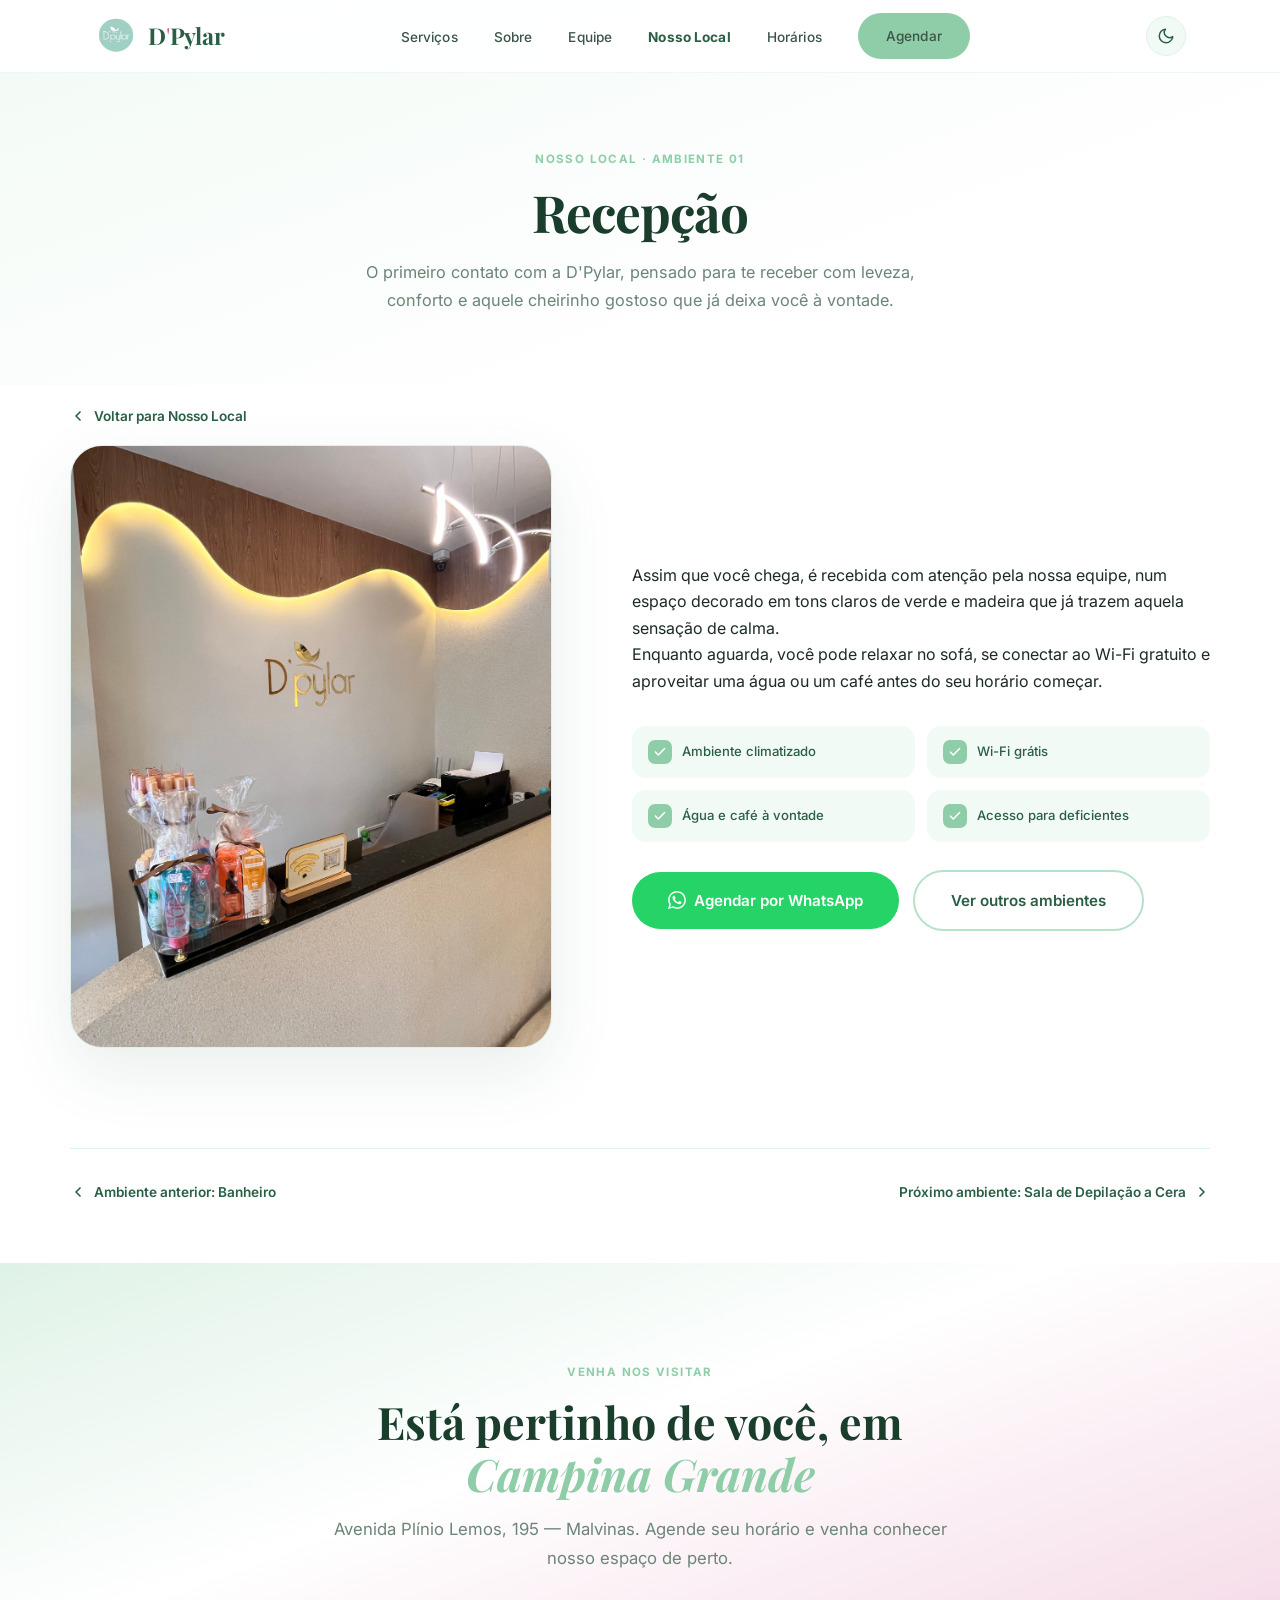
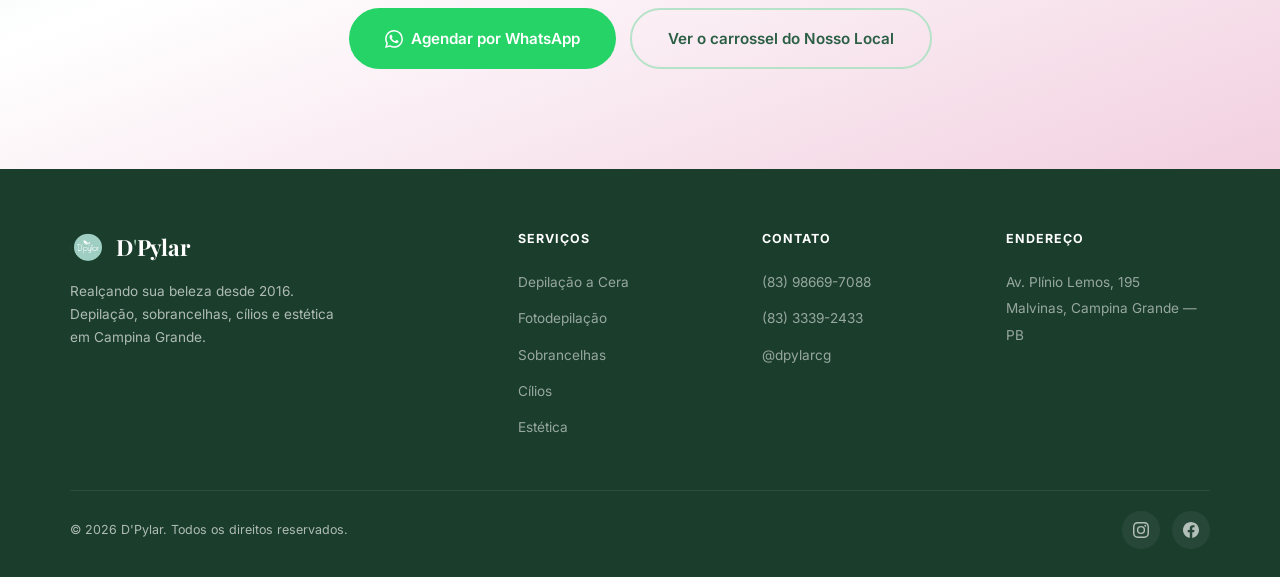
==== ambiente.html @ 887b4078 "adição" ====
<!DOCTYPE html>
<html lang="pt-BR">
<head>
<meta charset="UTF-8">
<meta name="viewport" content="width=device-width, initial-scale=1.0">
<title id="pageTitle">Nosso Local | D'Pylar — Campina Grande</title>
<link rel="icon" type="image/png" href="assets/logo.png">
<link href="https://fonts.googleapis.com/css2?family=Playfair+Display:ital,wght@0,400;0,600;0,700;1,400&family=Inter:wght@300;400;500;600;700&display=swap" rel="stylesheet">
<link rel="stylesheet" href="style.css">
</head>
<body>

<!-- ══ NAV ══ -->
<nav class="nav" id="navbar">
  <div class="nav-inner">
    <a href="index.html" class="brand">
      <img class="brand-logo" src="assets/logo.png" alt="DPylar">
      <span class="brand-name">D<span>'</span>Pylar</span>
    </a>
    <ul class="nav-menu">
      <li><a href="servicos.html">Serviços</a></li>
      <li><a href="index.html#sobre">Sobre</a></li>
      <li><a href="index.html#equipe">Equipe</a></li>
      <li><a href="local.html" style="color:var(--forest);font-weight:700;">Nosso Local</a></li>
      <li><a href="index.html#horarios">Horários</a></li>
      <li><a href="index.html#contato" class="btn btn-nav">Agendar</a></li>
    </ul>
    <div class="nav-controls">
      <button class="theme-toggle" onclick="toggleTheme()" aria-label="Alternar tema">
        <svg class="icon-sun" viewBox="0 0 24 24">
          <circle cx="12" cy="12" r="5"/>
          <line x1="12" y1="1" x2="12" y2="3"/>
          <line x1="12" y1="21" x2="12" y2="23"/>
          <line x1="4.22" y1="4.22" x2="5.64" y2="5.64"/>
          <line x1="18.36" y1="18.36" x2="19.78" y2="19.78"/>
          <line x1="1" y1="12" x2="3" y2="12"/>
          <line x1="21" y1="12" x2="23" y2="12"/>
          <line x1="4.22" y1="19.78" x2="5.64" y2="18.36"/>
          <line x1="18.36" y1="5.64" x2="19.78" y2="4.22"/>
        </svg>
        <svg class="icon-moon" viewBox="0 0 24 24">
          <path d="M21 12.79A9 9 0 1111.21 3 7 7 0 0021 12.79z"/>
        </svg>
      </button>
      <button class="hamburger" onclick="document.getElementById('mobileMenu').classList.add('open')" aria-label="Menu">
        <span></span><span></span><span></span>
      </button>
    </div>
  </div>
</nav>

<!-- ══ MOBILE MENU ══ -->
<div class="mobile-overlay" id="mobileMenu">
  <button class="close-btn" onclick="document.getElementById('mobileMenu').classList.remove('open')">
    <svg viewBox="0 0 24 24" fill="none" stroke-width="2" stroke-linecap="round"><line x1="18" y1="6" x2="6" y2="18"/><line x1="6" y1="6" x2="18" y2="18"/></svg>
  </button>
  <a href="servicos.html" onclick="closeMobile()">Serviços</a>
  <a href="index.html#sobre" onclick="closeMobile()">Sobre</a>
  <a href="index.html#equipe" onclick="closeMobile()">Equipe</a>
  <a href="local.html" onclick="closeMobile()">Nosso Local</a>
  <a href="index.html#horarios" onclick="closeMobile()">Horários</a>
  <a href="index.html#contato" class="btn btn-mint" onclick="closeMobile()">Agendar Horário</a>
</div>

<!-- ══ PAGE HERO (preenchido via JS) ══ -->
<section class="page-hero">
  <span class="section-tag" id="envTag">Nosso Local</span>
  <h1 id="envHeroTitle">Ambiente</h1>
  <p id="envHeroP"></p>
</section>

<!-- ══ DETALHE DO AMBIENTE (preenchido via JS) ══ -->
<section class="section" style="padding-top:20px;">
  <div class="section-inner">
    <a href="local.html#ambientes" class="env-back-link">
      <svg viewBox="0 0 24 24"><polyline points="15 18 9 12 15 6"/></svg>
      Voltar para Nosso Local
    </a>
    <div class="env-detail-layout">
      <div class="env-detail-visual">
        <div class="env-detail-frame" id="envFrame">
          <img id="envImg" src="" alt="">
        </div>
      </div>
      <div class="env-detail-text">
        <div id="envBody"></div>
        <div class="about-perks" id="envPerks"></div>
        <div class="env-detail-actions">
          <a href="https://wa.me/5583986697088" class="btn btn-whatsapp" target="_blank">
            <svg width="18" height="18" viewBox="0 0 24 24" fill="currentColor"><path d="M17.472 14.382c-.297-.149-1.758-.867-2.03-.967-.273-.099-.471-.148-.67.15-.197.297-.767.966-.94 1.164-.173.199-.347.223-.644.075-.297-.15-1.255-.463-2.39-1.475-.883-.788-1.48-1.761-1.653-2.059-.173-.297-.018-.458.13-.606.134-.133.298-.347.446-.52.149-.174.198-.298.298-.497.099-.198.05-.371-.025-.52-.075-.149-.669-1.612-.916-2.207-.242-.579-.487-.5-.669-.51-.173-.008-.371-.01-.57-.01-.198 0-.52.074-.792.372-.272.297-1.04 1.016-1.04 2.479 0 1.462 1.065 2.875 1.213 3.074.149.198 2.096 3.2 5.077 4.487.709.306 1.262.489 1.694.625.712.227 1.36.195 1.871.118.571-.085 1.758-.719 2.006-1.413.248-.694.248-1.289.173-1.413-.074-.124-.272-.198-.57-.347m-5.421 7.403h-.004a9.87 9.87 0 01-5.031-1.378l-.361-.214-3.741.982.998-3.648-.235-.374a9.86 9.86 0 01-1.51-5.26c.001-5.45 4.436-9.884 9.888-9.884 2.64 0 5.122 1.03 6.988 2.898a9.825 9.825 0 012.893 6.994c-.003 5.45-4.437 9.884-9.885 9.884m8.413-18.297A11.815 11.815 0 0012.05 0C5.495 0 .16 5.335.157 11.892c0 2.096.547 4.142 1.588 5.945L.057 24l6.305-1.654a11.882 11.882 0 005.683 1.448h.005c6.554 0 11.89-5.335 11.893-11.893a11.821 11.821 0 00-3.48-8.413z"/></svg>
            Agendar por WhatsApp
          </a>
          <a href="local.html#ambientes" class="btn btn-ghost">Ver outros ambientes</a>
          <span id="envRelated"></span>
        </div>
      </div>
    </div>
  </div>
</section>

<!-- ══ NAVEGAÇÃO ENTRE AMBIENTES (preenchido via JS) ══ -->
<section class="section" style="padding-top:0;padding-bottom:60px;">
  <div class="section-inner" style="display:flex;justify-content:space-between;gap:20px;flex-wrap:wrap;border-top:1px solid var(--mint-pale);padding-top:32px;">
    <a href="#" id="envPrev" class="env-back-link" style="margin-bottom:0;">
      <svg viewBox="0 0 24 24"><polyline points="15 18 9 12 15 6"/></svg>
      <span></span>
    </a>
    <a href="#" id="envNext" class="env-back-link" style="margin-bottom:0;">
      <span></span>
      <svg viewBox="0 0 24 24"><polyline points="9 6 15 12 9 18"/></svg>
    </a>
  </div>
</section>

<!-- ══ CTA ══ -->
<section class="cta" id="contato">
  <div class="cta-inner">
    <span class="section-tag">Venha nos visitar</span>
    <h2>Está pertinho de você, em <em style="font-style:italic;color:var(--mint)">Campina Grande</em></h2>
    <p>Avenida Plínio Lemos, 195 — Malvinas. Agende seu horário e venha conhecer nosso espaço de perto.</p>
    <div class="cta-buttons">
      <a href="https://wa.me/5583986697088" class="btn btn-whatsapp" target="_blank">
        <svg width="18" height="18" viewBox="0 0 24 24" fill="currentColor"><path d="M17.472 14.382c-.297-.149-1.758-.867-2.03-.967-.273-.099-.471-.148-.67.15-.197.297-.767.966-.94 1.164-.173.199-.347.223-.644.075-.297-.15-1.255-.463-2.39-1.475-.883-.788-1.48-1.761-1.653-2.059-.173-.297-.018-.458.13-.606.134-.133.298-.347.446-.52.149-.174.198-.298.298-.497.099-.198.05-.371-.025-.52-.075-.149-.669-1.612-.916-2.207-.242-.579-.487-.5-.669-.51-.173-.008-.371-.01-.57-.01-.198 0-.52.074-.792.372-.272.297-1.04 1.016-1.04 2.479 0 1.462 1.065 2.875 1.213 3.074.149.198 2.096 3.2 5.077 4.487.709.306 1.262.489 1.694.625.712.227 1.36.195 1.871.118.571-.085 1.758-.719 2.006-1.413.248-.694.248-1.289.173-1.413-.074-.124-.272-.198-.57-.347m-5.421 7.403h-.004a9.87 9.87 0 01-5.031-1.378l-.361-.214-3.741.982.998-3.648-.235-.374a9.86 9.86 0 01-1.51-5.26c.001-5.45 4.436-9.884 9.888-9.884 2.64 0 5.122 1.03 6.988 2.898a9.825 9.825 0 012.893 6.994c-.003 5.45-4.437 9.884-9.885 9.884m8.413-18.297A11.815 11.815 0 0012.05 0C5.495 0 .16 5.335.157 11.892c0 2.096.547 4.142 1.588 5.945L.057 24l6.305-1.654a11.882 11.882 0 005.683 1.448h.005c6.554 0 11.89-5.335 11.893-11.893a11.821 11.821 0 00-3.48-8.413z"/></svg>
        Agendar por WhatsApp
      </a>
      <a href="local.html" class="btn btn-ghost">Ver o carrossel do Nosso Local</a>
    </div>
  </div>
</section>

<!-- ══ FOOTER ══ -->
<footer class="footer">
  <div class="footer-inner">
    <div>
      <div style="display:flex;align-items:center;gap:10px;">
        <img src="assets/logo.png" alt="DPylar" style="width:36px;height:36px;border-radius:50%;">
        <span class="brand-name" style="font-family:'Playfair Display',serif;font-size:1.4rem;font-weight:700;">D<span>'</span>Pylar</span>
      </div>
      <p class="footer-about">Realçando sua beleza desde 2016. Depilação, sobrancelhas, cílios e estética em Campina Grande.</p>
    </div>
    <div>
      <h5>Serviços</h5>
      <ul>
        <li><a href="servicos.html#cera">Depilação a Cera</a></li>
        <li><a href="servicos.html#fotodepilacao">Fotodepilação</a></li>
        <li><a href="servicos.html#sobrancelhas">Sobrancelhas</a></li>
        <li><a href="servicos.html#cilios">Cílios</a></li>
        <li><a href="servicos.html#facial">Estética</a></li>
      </ul>
    </div>
    <div>
      <h5>Contato</h5>
      <ul>
        <li><a href="tel:+5583986697088">(83) 98669-7088</a></li>
        <li><a href="tel:+558333392433">(83) 3339-2433</a></li>
        <li><a href="https://www.instagram.com/dpylarcg" target="_blank">@dpylarcg</a></li>
      </ul>
    </div>
    <div>
      <h5>Endereço</h5>
      <ul>
        <li><a href="https://maps.app.goo.gl/AVbUxdaRb7txiyN36" target="_blank">Av. Plínio Lemos, 195<br>Malvinas, Campina Grande — PB</a></li>
      </ul>
    </div>
  </div>
  <div class="footer-bottom">
    <span>&copy; 2026 D'Pylar. Todos os direitos reservados.</span>
    <div class="socials">
      <a href="https://www.instagram.com/dpylarcg" target="_blank" aria-label="Instagram">
        <svg viewBox="0 0 24 24"><path d="M12 2.163c3.204 0 3.584.012 4.85.07 3.252.148 4.771 1.691 4.919 4.919.058 1.265.069 1.645.069 4.849 0 3.205-.012 3.584-.069 4.849-.149 3.225-1.664 4.771-4.919 4.919-1.266.058-1.644.07-4.85.07-3.204 0-3.584-.012-4.849-.07-3.26-.149-4.771-1.699-4.919-4.92-.058-1.265-.07-1.644-.07-4.849 0-3.204.013-3.583.07-4.849.149-3.227 1.664-4.771 4.919-4.919 1.266-.057 1.645-.069 4.849-.069zM12 0C8.741 0 8.333.014 7.053.072 2.695.272.273 2.69.073 7.052.014 8.333 0 8.741 0 12c0 3.259.014 3.668.072 4.948.2 4.358 2.618 6.78 6.98 6.98C8.333 23.986 8.741 24 12 24c3.259 0 3.668-.014 4.948-.072 4.354-.2 6.782-2.618 6.979-6.98.059-1.28.073-1.689.073-4.948 0-3.259-.014-3.667-.072-4.947-.196-4.354-2.617-6.78-6.979-6.98C15.668.014 15.259 0 12 0zm0 5.838a6.162 6.162 0 100 12.324 6.162 6.162 0 000-12.324zM12 16a4 4 0 110-8 4 4 0 010 8zm6.406-11.845a1.44 1.44 0 100 2.881 1.44 1.44 0 000-2.881z"/></svg>
      </a>
      <a href="https://www.facebook.com/Dpylar" target="_blank" aria-label="Facebook">
        <svg viewBox="0 0 24 24"><path d="M24 12.073c0-6.627-5.373-12-12-12s-12 5.373-12 12c0 5.99 4.388 10.954 10.125 11.854v-8.385H7.078v-3.47h3.047V9.43c0-3.007 1.792-4.669 4.533-4.669 1.312 0 2.686.235 2.686.235v2.953H15.83c-1.491 0-1.956.925-1.956 1.874v2.25h3.328l-.532 3.47h-2.796v8.385C19.612 23.027 24 18.062 24 12.073z"/></svg>
      </a>
    </div>
  </div>
</footer>

<script src="script.js"></script>
<script>
  // ══ CONTEÚDO DE TODOS OS AMBIENTES — uma única fonte de dados ══
  const AMBIENTES = {
    "recepcao": {
      num: "01", title: "Recepção", img: "assets/ambiente-recepcao.jpg",
      heroP: "O primeiro contato com a D'Pylar, pensado para te receber com leveza, conforto e aquele cheirinho gostoso que já deixa você à vontade.",
      body: [
        "Assim que você chega, é recebida com atenção pela nossa equipe, num espaço decorado em tons claros de verde e madeira que já trazem aquela sensação de calma.",
        "Enquanto aguarda, você pode relaxar no sofá, se conectar ao Wi-Fi gratuito e aproveitar uma água ou um café antes do seu horário começar."
      ],
      perks: ["Ambiente climatizado", "Wi-Fi grátis", "Água e café à vontade", "Acesso para deficientes"],
      relatedHref: null, relatedLabel: null
    },
    "sala-cera": {
      num: "02", title: "Sala de Depilação a Cera", img: "assets/ambiente-sala-cera.jpg",
      heroP: "Um ambiente reservado e climatizado, preparado para que a sua depilação a cera seja tranquila do início ao fim.",
      body: [
        "A sala foi pensada para garantir privacidade e conforto: maca própria, iluminação suave e temperatura agradável durante todo o atendimento.",
        "Todo o material utilizado é individual e esterilizado, seguindo rigorosos protocolos de higiene para a sua segurança."
      ],
      perks: ["Maca confortável", "Material esterilizado", "Ambiente privativo", "Higiene rigorosa"],
      relatedHref: "servicos.html#cera", relatedLabel: "Ver serviço de Depilação a Cera"
    },
    "sala-multiuso": {
      num: "03", title: "Sala de Fotodepilação & Estética", img: "assets/ambiente-sala-multiuso.jpg",
      heroP: "Um espaço multiuso, climatizado e privativo, preparado tanto para as sessões de fotodepilação quanto para os tratamentos de estética facial e corporal.",
      body: [
        "Para aproveitar bem cada metro do estúdio, esta sala foi equipada para receber dois cuidados diferentes: a tecnologia de luz pulsada da fotodepilação e a maca dos tratamentos faciais e corporais.",
        "Independente do procedimento marcado, o padrão é sempre o mesmo: ambiente climatizado, produtos e materiais individuais, e toda a atenção da equipe do início ao fim."
      ],
      perks: ["Tecnologia de luz pulsada", "Maca para estética facial e corporal", "Ambiente climatizado e privativo", "Materiais individuais e esterilizados"],
      relatedLinks: [
        { href: "servicos.html#fotodepilacao", label: "Ver serviço de Fotodepilação" },
        { href: "servicos.html#facial", label: "Ver serviços de Estética" }
      ]
    },
    "sala-sobrancelhas": {
      num: "04", title: "Sala de Sobrancelhas", img: "assets/ambiente-sobrancelha.png",
      heroP: "Ambiente reservado, com iluminação de precisão e cadeira reclinável, pensado especialmente para o design perfeito das suas sobrancelhas.",
      body: [
        "Nesta sala é feito todo o trabalho de design de sobrancelhas, com técnicas que valorizam o seu formato natural e realçam a expressão do olhar.",
        "A iluminação foi planejada especialmente para garantir precisão em cada fio, com uma cadeira confortável para você relaxar durante o atendimento."
      ],
      perks: ["Iluminação de precisão", "Cadeira reclinável", "Instrumentos esterilizados", "Atendimento individualizado"],
      relatedHref: "servicos.html#sobrancelhas", relatedLabel: "Ver serviço de Sobrancelhas"
    },
    "sala-cilios": {
      num: "05", title: "Sala de Cílios", img: "assets/ambiente-cilios.jpg",
      heroP: "Um espaço tranquilo e reservado, preparado para a extensão e o design de cílios com todo o cuidado no detalhe.",
      body: [
        "Aqui são realizadas as extensões e o design de cílios, num ambiente calmo pensado para que você relaxe do início ao fim do procedimento.",
        "Usamos materiais individuais e instrumentos de precisão, garantindo um resultado natural e duradouro para o seu olhar."
      ],
      perks: ["Ambiente tranquilo e reservado", "Materiais individuais", "Instrumentos de precisão", "Resultado natural e duradouro"],
      relatedHref: "servicos.html#cilios", relatedLabel: "Ver serviço de Cílios"
    },
    "copa": {
      num: "06", title: "Copa & Área de Espera", img: "assets/ambiente-copa.jpg",
      heroP: "Um cantinho pra relaxar antes ou depois do atendimento — porque o cuidado com você começa antes mesmo da sala de atendimento.",
      body: [
        "Enquanto aguarda o seu horário, ou depois do procedimento, você pode aproveitar nossa copa para tomar uma água, um café ou um chá com tranquilidade.",
        "É também um espaço de troca: muitas clientes aproveitam esse momento para conversar com a equipe e planejar os próximos cuidados."
      ],
      perks: ["Água, café e chá", "Wi-Fi grátis", "Espaço aconchegante", "Ambiente climatizado"],
      relatedHref: null, relatedLabel: null
    },
    "banheiro": {
      num: "07", title: "Banheiro", img: "assets/ambiente-banheiro.jpg",
      heroP: "Ambiente limpo, acessível e preparado para garantir todo o seu conforto durante a visita.",
      body: [
        "Mantemos o banheiro sempre limpo e higienizado, com produtos de qualidade disponíveis para uso das clientes durante o atendimento.",
        "O espaço conta com estrutura de acessibilidade, para que todas as clientes se sintam à vontade em nosso estúdio."
      ],
      perks: ["Higienização constante", "Acesso para deficientes", "Produtos de higiene disponíveis", "Ambiente reservado"],
      relatedHref: null, relatedLabel: null
    }
  };

  const ORDEM = ["recepcao","sala-cera","sala-multiuso","sala-sobrancelhas","sala-cilios","copa","banheiro"];

  (function renderAmbiente() {
    const params = new URLSearchParams(window.location.search);
    let id = params.get('id');
    if (!id || !AMBIENTES[id]) id = ORDEM[0];
    const a = AMBIENTES[id];
    const idx = ORDEM.indexOf(id);
    const prevId = ORDEM[(idx - 1 + ORDEM.length) % ORDEM.length];
    const nextId = ORDEM[(idx + 1) % ORDEM.length];

    document.getElementById('pageTitle').textContent = a.title + " | Nosso Local | D'Pylar — Campina Grande";
    document.getElementById('envTag').textContent = "Nosso Local · Ambiente " + a.num;
    document.getElementById('envHeroTitle').textContent = a.title;
    document.getElementById('envHeroP').textContent = a.heroP;

    const frame = document.getElementById('envFrame');
    if (Array.isArray(a.img)) {
      frame.classList.add('duo');
      frame.innerHTML = a.img.map(src => `<img src="${src}" alt="${a.title} D'Pylar">`).join('');
    } else {
      frame.classList.remove('duo');
      frame.innerHTML = `<img id="envImg" src="${a.img}" alt="${a.title} D'Pylar">`;
    }

    document.getElementById('envBody').innerHTML = a.body.map(p => `<p>${p}</p>`).join('');

    document.getElementById('envPerks').innerHTML = a.perks.map(p => `
      <div class="perk">
        <div class="perk-check"><svg viewBox="0 0 24 24"><polyline points="20 6 9 17 4 12"/></svg></div>
        <span>${p}</span>
      </div>`).join('');

    const related = document.getElementById('envRelated');
    const links = a.relatedLinks || (a.relatedHref ? [{ href: a.relatedHref, label: a.relatedLabel }] : []);
    related.innerHTML = links.map(l => `<a href="${l.href}" class="btn-outline">${l.label}</a>`).join('');

    const prevEl = document.getElementById('envPrev');
    prevEl.href = 'ambiente.html?id=' + prevId;
    prevEl.querySelector('span').textContent = 'Ambiente anterior: ' + AMBIENTES[prevId].title;

    const nextEl = document.getElementById('envNext');
    nextEl.href = 'ambiente.html?id=' + nextId;
    nextEl.querySelector('span').textContent = 'Próximo ambiente: ' + AMBIENTES[nextId].title;
  })();
</script>
</body>
</html>
---- style.css ----
*, *::before, *::after { margin: 0; padding: 0; box-sizing: border-box; }

:root {
  --mint: #8ECDA8;
  --mint-light: #B5E2C8;
  --mint-pale: #DFF2E7;
  --mint-whisper: #F2FAF5;
  --forest: #2B5F45;
  --forest-deep: #1A3D2C;
  --rose: #D4508B;
  --rose-soft: #F2D0E0;
  --gold: #C9A84C;
  --white: #FFFFFF;
  --cream: #FDFCFA;
  --text: #1C2B23;
  --text-mid: #3D5347;
  --text-soft: #6B8576;
  --text-muted: #94A89C;
  --shadow-sm: 0 2px 8px rgba(43,95,69,0.06);
  --shadow-md: 0 8px 32px rgba(43,95,69,0.08);
  --shadow-lg: 0 24px 64px rgba(43,95,69,0.1);
  --radius: 20px;
  --nav-bg: rgba(255,255,255,0.9);
  --nav-border: rgba(142,205,168,0.15);
  --mobile-overlay-bg: rgba(255,255,255,0.97);
  --mobile-overlay-text: var(--forest);
}

[data-theme="dark"] {
  --white: #1A2820;
  --cream: #141E18;
  --text: #E4EFE8;
  --text-mid: #B8D4C2;
  --text-soft: #8AAD96;
  --text-muted: #5C7A68;
  --forest: #6BBF94;
  --forest-deep: #4A9B72;
  --mint: #5FAF82;
  --mint-light: #7ACC9E;
  --mint-pale: #1E3D2C;
  --mint-whisper: #162A1E;
  --rose: #E06BA0;
  --rose-soft: #3D1E2A;
  --shadow-sm: 0 2px 8px rgba(0,0,0,0.25);
  --shadow-md: 0 8px 32px rgba(0,0,0,0.3);
  --shadow-lg: 0 24px 64px rgba(0,0,0,0.4);
  --nav-bg: rgba(20,30,24,0.95);
  --nav-border: rgba(95,175,130,0.15);
  --mobile-overlay-bg: rgba(20,30,24,0.98);
  --mobile-overlay-text: #E4EFE8;
}

html { scroll-behavior: smooth; }
body {
  font-family: 'Inter', -apple-system, sans-serif;
  color: var(--text); background: var(--white);
  line-height: 1.65; -webkit-font-smoothing: antialiased;
  transition: background 0.3s, color 0.3s;
}

/* ═══════════ NAVIGATION ═══════════ */
.nav {
  position: fixed; top: 0; width: 100%; z-index: 1000;
  background: var(--nav-bg); backdrop-filter: blur(20px) saturate(1.4);
  border-bottom: 1px solid var(--nav-border);
  transition: box-shadow 0.4s ease, background 0.3s;
}
.nav.scrolled { box-shadow: var(--shadow-sm); }
.nav-inner {
  max-width: 1140px; margin: 0 auto; padding: 0 24px;
  display: flex; align-items: center; justify-content: space-between;
  height: 72px;
}
.brand { display: flex; align-items: center; gap: 10px; text-decoration: none; }
.brand-logo {
  width: 44px; height: 44px; border-radius: 50%;
  object-fit: cover; flex-shrink: 0;
  display: block;
}
.brand-name {
  font-family: 'Playfair Display', serif;
  font-size: 1.45rem; font-weight: 700; color: var(--forest);
  letter-spacing: -0.01em;
}
.brand-name span { color: var(--rose); font-weight: 400; }
.nav-menu { display: flex; align-items: center; gap: 36px; list-style: none; }
.nav-menu a {
  font-size: 0.85rem; font-weight: 500; color: var(--text-mid);
  text-decoration: none; letter-spacing: 0.01em;
  position: relative; transition: color 0.25s;
}
.nav-menu a::after {
  content: ''; position: absolute; bottom: -4px; left: 0;
  width: 0; height: 2px; background: var(--mint);
  border-radius: 2px; transition: width 0.3s;
}
.nav-menu a:hover { color: var(--forest); }
.nav-menu a:hover::after { width: 100%; }

/* nav right controls */
.nav-controls { display: flex; align-items: center; gap: 12px; }

/* ── THEME TOGGLE ── */
.theme-toggle {
  width: 40px; height: 40px; border-radius: 50%;
  background: var(--mint-whisper); border: 1px solid var(--mint-pale);
  cursor: pointer; display: flex; align-items: center; justify-content: center;
  transition: all 0.25s; flex-shrink: 0;
}
.theme-toggle:hover { background: var(--mint-pale); border-color: var(--mint); transform: scale(1.05); }
.theme-toggle svg { width: 18px; height: 18px; stroke: var(--forest); fill: none; stroke-width: 2; stroke-linecap: round; stroke-linejoin: round; transition: opacity 0.2s; }
.icon-sun { display: none; }
.icon-moon { display: block; }
[data-theme="dark"] .icon-sun { display: block; }
[data-theme="dark"] .icon-moon { display: none; }

/* ── BUTTONS ── */
.btn {
  display: inline-flex; align-items: center; gap: 8px;
  font-family: 'Inter', sans-serif; font-weight: 600;
  font-size: 0.875rem; border-radius: 100px;
  text-decoration: none; transition: all 0.3s; cursor: pointer; border: none;
}
.btn-nav {
  background: var(--mint); color: var(--forest-deep);
  padding: 12px 28px; font-weight: 700;
}
.btn-nav:hover { background: var(--mint-light); transform: translateY(-1px); box-shadow: 0 6px 20px rgba(142,205,168,0.35); }
.btn-mint {
  background: var(--mint); color: var(--forest-deep);
  padding: 16px 36px; font-size: 0.95rem; font-weight: 700;
}
.btn-mint:hover { background: var(--mint-light); transform: translateY(-2px); box-shadow: 0 8px 24px rgba(142,205,168,0.3); }
.btn-ghost {
  background: transparent; color: var(--forest);
  padding: 16px 36px; font-size: 0.95rem;
  border: 2px solid var(--mint-light);
}
.btn-ghost:hover { background: var(--mint-whisper); border-color: var(--mint); }
.btn-whatsapp {
  background: #25D366; color: #fff;
  padding: 16px 36px; font-size: 0.95rem;
}
.btn-whatsapp:hover { background: #1FB855; transform: translateY(-2px); box-shadow: 0 8px 24px rgba(37,211,102,0.3); }

.hamburger { display: none; background: none; border: none; cursor: pointer; padding: 8px; }
.hamburger span {
  display: block; width: 24px; height: 2px; background: var(--forest);
  margin: 6px 0; border-radius: 2px; transition: all 0.3s;
}

/* ═══════════ HERO ═══════════ */
.hero {
  min-height: 100vh; display: flex; align-items: center;
  position: relative; overflow: hidden;
  padding: 120px 24px 80px; background: var(--white);
}
.hero-bg { position: absolute; inset: 0; pointer-events: none; }
.hero-circle { position: absolute; border-radius: 50%; opacity: 0.08; background: var(--mint); }
.hero-circle-1 { width: 800px; height: 800px; top: -300px; right: -200px; }
.hero-circle-2 { width: 500px; height: 500px; bottom: -200px; left: -100px; opacity: 0.05; }
.hero-accent {
  position: absolute; top: 20%; right: 8%;
  width: 200px; height: 200px; border-radius: 50%;
  background: var(--rose-soft); opacity: 0.15; filter: blur(60px);
}
.hero-inner {
  max-width: 1140px; margin: 0 auto; width: 100%;
  display: grid; grid-template-columns: 1fr 1fr; gap: 80px;
  align-items: center; position: relative; z-index: 2;
}
.hero-tag {
  display: inline-flex; align-items: center; gap: 8px;
  background: var(--mint-whisper); border: 1px solid var(--mint-pale);
  border-radius: 100px; padding: 8px 20px 8px 12px;
  font-size: 0.78rem; font-weight: 600; color: var(--forest);
  letter-spacing: 0.02em; margin-bottom: 28px;
}
.tag-dot { width: 8px; height: 8px; border-radius: 50%; background: var(--mint); }
.hero h1 {
  font-family: 'Playfair Display', serif;
  font-size: clamp(2.6rem, 4.5vw, 3.8rem);
  line-height: 1.1; color: var(--forest-deep);
  margin-bottom: 24px; letter-spacing: -0.02em;
}
.hero h1 em { font-style: italic; color: var(--mint); }
.hero-desc {
  font-size: 1.05rem; color: var(--text-soft);
  max-width: 460px; margin-bottom: 40px; line-height: 1.75;
}
.hero-actions { display: flex; gap: 14px; flex-wrap: wrap; margin-bottom: 48px; }
.hero-proof { display: flex; align-items: center; gap: 16px; }
.hero-proof-avatars { display: flex; }
.hero-proof-avatars span {
  width: 36px; height: 36px; border-radius: 50%;
  border: 2px solid var(--white); margin-left: -10px;
  display: flex; align-items: center; justify-content: center;
  font-size: 0.7rem; font-weight: 700; color: #fff;
}
.hero-proof-avatars span:first-child { margin-left: 0; }
.hero-proof-avatars span:nth-child(1) { background: var(--mint); }
.hero-proof-avatars span:nth-child(2) { background: var(--forest); }
.hero-proof-avatars span:nth-child(3) { background: var(--rose); }
.hero-proof-avatars span:nth-child(4) { background: var(--gold); }
.hero-proof-text { font-size: 0.82rem; color: var(--text-soft); line-height: 1.4; }
.hero-proof-text strong { color: var(--forest); font-weight: 600; }

.hero-visual { position: relative; display: flex; justify-content: center; }
.hero-grid-cards {
  display: grid; grid-template-columns: 1fr 1fr; gap: 16px;
  max-width: 380px; width: 100%;
}
.hero-mini-card {
  background: var(--white); border: 1px solid var(--mint-pale);
  border-radius: var(--radius); padding: 32px 20px;
  text-align: center; transition: all 0.3s;
}
.hero-mini-card:hover { transform: translateY(-4px); box-shadow: var(--shadow-md); border-color: var(--mint); }
.hmc-icon {
  width: 48px; height: 48px; border-radius: 14px;
  background: var(--mint-whisper); margin: 0 auto 14px;
  display: flex; align-items: center; justify-content: center;
}
.hmc-icon svg { width: 24px; height: 24px; stroke: var(--forest); fill: none; stroke-width: 1.5; stroke-linecap: round; stroke-linejoin: round; }
.hero-mini-card h4 {
  font-family: 'Playfair Display', serif;
  font-size: 0.95rem; color: var(--forest); margin-bottom: 4px;
}
.hero-mini-card p { font-size: 0.75rem; color: var(--text-muted); }

/* ═══════════ SECTIONS ═══════════ */
.section { padding: 100px 24px; }
.section-inner { max-width: 1140px; margin: 0 auto; }
.section-header { margin-bottom: 60px; }
.section-header.center { text-align: center; }
.section-header.center .section-sub { margin-left: auto; margin-right: auto; }
.section-tag {
  font-size: 0.72rem; font-weight: 700; letter-spacing: 0.12em;
  text-transform: uppercase; color: var(--mint); margin-bottom: 14px; display: block;
}
.section-title {
  font-family: 'Playfair Display', serif;
  font-size: clamp(1.9rem, 3vw, 2.6rem);
  color: var(--forest-deep); line-height: 1.15;
  letter-spacing: -0.015em; margin-bottom: 16px;
}
.section-sub {
  font-size: 1rem; color: var(--text-soft); max-width: 520px; line-height: 1.75;
}

/* ═══════════ SERVICES ═══════════ */
.services { background: var(--cream); }
.srv-grid { display: grid; grid-template-columns: repeat(3, 1fr); gap: 20px; }
.srv-card {
  background: var(--white); border-radius: var(--radius);
  padding: 36px 28px; border: 1px solid rgba(142,205,168,0.12);
  transition: all 0.35s; position: relative; overflow: hidden;
}
.srv-card::after {
  content: ''; position: absolute; bottom: 0; left: 0; right: 0;
  height: 3px; background: linear-gradient(90deg, var(--mint), var(--forest));
  transform: scaleX(0); transform-origin: left; transition: transform 0.4s;
}
.srv-card:hover { transform: translateY(-6px); box-shadow: var(--shadow-lg); border-color: var(--mint-light); }
.srv-card:hover::after { transform: scaleX(1); }
.srv-icon {
  width: 52px; height: 52px; border-radius: 14px;
  background: linear-gradient(135deg, var(--mint-whisper), var(--mint-pale));
  display: flex; align-items: center; justify-content: center; margin-bottom: 20px;
}
.srv-icon svg { width: 24px; height: 24px; stroke: var(--forest); fill: none; stroke-width: 1.5; stroke-linecap: round; stroke-linejoin: round; }
.srv-photo {
  width: 100%; aspect-ratio: 16/10; border-radius: 14px;
  overflow: hidden; margin-bottom: 20px;
  background: linear-gradient(135deg, var(--mint-whisper), var(--mint-pale));
}
.srv-photo img { width: 100%; height: 100%; object-fit: cover; display: block; }
.srv-card h3 {
  font-family: 'Playfair Display', serif;
  font-size: 1.15rem; color: var(--forest); margin-bottom: 10px;
}
.srv-card p { font-size: 0.875rem; color: var(--text-soft); line-height: 1.7; margin-bottom: 18px; }

/* ═══════════ ABOUT ═══════════ */
.about { background: var(--white); }
.about-layout { display: grid; grid-template-columns: 5fr 6fr; gap: 80px; align-items: center; }
.about-visual { position: relative; }
.about-frame {
  width: 100%; aspect-ratio: 4/5; border-radius: 32px;
  background: linear-gradient(160deg, var(--mint-pale) 0%, var(--mint-whisper) 100%);
  position: relative; overflow: hidden; border: 1px solid var(--mint-pale);
  display: flex; align-items: center; justify-content: center;
}
.about-logo-circle {
  width: 65%; aspect-ratio: 1;
  border-radius: 50%;
  background: rgba(142,205,168,0.2);
  border: 1px solid rgba(142,205,168,0.25);
  display: flex; align-items: center; justify-content: center;
  flex-direction: column; gap: 4px;
}
.about-logo-leaf { width: 40px; height: 40px; position: relative; }
.about-logo-leaf::before, .about-logo-leaf::after {
  content: ''; position: absolute;
  width: 20px; height: 28px; border-radius: 0 50% 50% 50%;
  border: 2px solid rgba(142,205,168,0.6);
  background: rgba(142,205,168,0.15);
}
.about-logo-leaf::before { top: 0; left: 6px; transform: rotate(-15deg); }
.about-logo-leaf::after { top: 2px; left: 16px; transform: rotate(20deg); }
.about-logo-text {
  font-family: 'Playfair Display', serif;
  font-size: 2rem; color: rgba(142,205,168,0.45);
  letter-spacing: -0.02em; font-weight: 400; margin-top: 4px;
}
.about-badge {
  position: absolute; bottom: -16px; right: -16px;
  background: var(--forest); color: #fff;
  padding: 20px 28px; border-radius: 20px;
  box-shadow: var(--shadow-lg); text-align: center;
}
.about-badge-num { font-family: 'Playfair Display', serif; font-size: 2.2rem; font-weight: 700; line-height: 1; }
.about-badge-label { font-size: 0.72rem; opacity: 0.75; margin-top: 2px; letter-spacing: 0.04em; }
.about-rose-badge {
  position: absolute; top: 24px; left: -16px;
  background: var(--white); border: 1px solid var(--rose-soft);
  padding: 14px 22px; border-radius: 16px; box-shadow: var(--shadow-md);
  display: flex; align-items: center; gap: 10px;
}
.arb-dot { width: 10px; height: 10px; border-radius: 50%; background: var(--rose); }
.about-rose-badge span { font-size: 0.78rem; font-weight: 600; color: var(--forest); }
.about-text h2 {
  font-family: 'Playfair Display', serif;
  font-size: clamp(1.8rem, 2.8vw, 2.4rem);
  color: var(--forest-deep); line-height: 1.15; margin-bottom: 24px;
}
.about-text > p { font-size: 0.95rem; color: var(--text-soft); line-height: 1.8; margin-bottom: 14px; }
.about-perks { display: grid; grid-template-columns: 1fr 1fr; gap: 12px; margin-top: 32px; }
.perk {
  display: flex; align-items: center; gap: 10px;
  background: var(--mint-whisper); border-radius: 14px;
  padding: 14px 16px; transition: background 0.2s;
}
.perk:hover { background: var(--mint-pale); }
.perk-check {
  width: 24px; height: 24px; flex-shrink: 0; border-radius: 7px;
  background: var(--mint); display: flex; align-items: center; justify-content: center;
}
.perk-check svg { width: 14px; height: 14px; stroke: #fff; fill: none; stroke-width: 2.5; stroke-linecap: round; stroke-linejoin: round; }
.perk span { font-size: 0.82rem; font-weight: 500; color: var(--forest); }

/* ═══════════ TEAM CAROUSEL ═══════════ */

.team { background: var(--cream); overflow: hidden; }
.team-carousel-wrapper { position: relative; margin-top: 0; }
.team-track-container { overflow: hidden; margin: 0 -24px; padding: 0 24px; }
.team-track {
  display: flex; gap: 24px;
  transition: transform 0.5s cubic-bezier(0.25, 0.46, 0.45, 0.94);
  will-change: transform;
}
.team-card {
  flex: 0 0 300px; border-radius: 24px; overflow: hidden;
  background: var(--white); border: 1px solid var(--mint-pale);
  transition: all 0.35s; cursor: default;
}
.team-card:hover { transform: translateY(-6px); box-shadow: var(--shadow-lg); border-color: var(--mint); }
.team-card-img { width: 100%; aspect-ratio: 4/5; object-fit: cover; object-position: top center; display: block; }
.team-card-body { padding: 24px; }
.team-card-body h4 {
  font-family: 'Playfair Display', serif;
  font-size: 1.1rem; color: var(--forest); margin-bottom: 4px;
}
.team-card-body .team-role {
  font-size: 0.78rem; font-weight: 600; color: var(--mint);
  text-transform: uppercase; letter-spacing: 0.06em; margin-bottom: 10px;
}
.team-card-body p { font-size: 0.83rem; color: var(--text-soft); line-height: 1.6; }

.team-nav { display: flex; justify-content: center; gap: 12px; margin-top: 40px; }
.team-nav button {
  width: 48px; height: 48px; border-radius: 50%;
  background: var(--white); border: 2px solid var(--mint-pale);
  cursor: pointer; display: flex; align-items: center; justify-content: center;
  transition: all 0.25s;
}
.team-nav button:hover { background: var(--mint-whisper); border-color: var(--mint); }
.team-nav button svg { width: 20px; height: 20px; stroke: var(--forest); fill: none; stroke-width: 2; stroke-linecap: round; stroke-linejoin: round; }
.team-dots { display: flex; align-items: center; gap: 8px; margin: 0 16px; }
.team-dot {
  width: 8px; height: 8px; border-radius: 50%;
  background: var(--mint-pale); transition: all 0.3s; border: none; cursor: pointer; padding: 0;
}
.team-dot.active { background: var(--mint); width: 24px; border-radius: 4px; }

/* ═══════════ INFO BAR ═══════════ */
.info-bar {
  background: linear-gradient(135deg, var(--forest) 0%, var(--forest-deep) 100%);
  padding: 64px 24px; color: #fff;
}
[data-theme="dark"] .info-bar {
  background: linear-gradient(135deg, #1E3D2C 0%, #0F2018 100%);
}
.info-grid {
  max-width: 1140px; margin: 0 auto;
  display: grid; grid-template-columns: repeat(4, 1fr); gap: 32px; text-align: center;
}
.info-num {
  font-family: 'Playfair Display', serif;
  font-size: 2.4rem; font-weight: 700; color: var(--mint-light); line-height: 1; margin-bottom: 6px;
}
.info-label { font-size: 0.8rem; opacity: 0.65; letter-spacing: 0.02em; }

/* ═══════════ HOURS & LOCATION ═══════════ */
.location { background: var(--white); }
.map-wrap {
  border-radius: 24px; overflow: hidden;
  border: 1px solid var(--mint-pale);
  box-shadow: var(--shadow-md);
  margin-bottom: 32px; position: relative;
}
.map-wrap iframe, #dpylar-map { display: block; width: 100%; height: 380px; border: none; }
.map-overlay-btn {
  position: absolute; bottom: 16px; right: 16px;
  background: var(--forest); color: #fff;
  padding: 12px 22px; border-radius: 100px;
  font-size: 0.82rem; font-weight: 600;
  text-decoration: none; display: flex; align-items: center; gap: 8px;
  box-shadow: 0 4px 16px rgba(43,95,69,0.25);
  transition: all 0.25s;
}
.map-overlay-btn:hover { background: var(--forest-deep); transform: translateY(-2px); }
.map-overlay-btn svg { width: 16px; height: 16px; fill: none; stroke: currentColor; stroke-width: 2; stroke-linecap: round; stroke-linejoin: round; }
.loc-grid { display: grid; grid-template-columns: 1fr 1fr; gap: 24px; }
.loc-card {
  background: var(--cream); border-radius: var(--radius);
  padding: 36px 32px; border: 1px solid var(--mint-pale);
}
.loc-card h3 {
  font-family: 'Playfair Display', serif;
  font-size: 1.2rem; color: var(--forest); margin-bottom: 24px;
  display: flex; align-items: center; gap: 10px;
}
.loc-card h3 svg { width: 22px; height: 22px; stroke: var(--mint); fill: none; stroke-width: 2; stroke-linecap: round; stroke-linejoin: round; }
.hours-list { list-style: none; }
.hours-list li {
  display: flex; justify-content: space-between;
  padding: 12px 0; border-bottom: 1px solid var(--mint-whisper); font-size: 0.9rem;
}
.hours-list li:last-child { border-bottom: none; }
.hours-day { color: var(--text-mid); font-weight: 500; }
.hours-time { color: var(--forest); font-weight: 600; }
.hours-closed { color: var(--text-muted); font-style: italic; }
.loc-detail { display: flex; align-items: flex-start; gap: 14px; margin-bottom: 20px; }
.loc-detail svg { width: 20px; height: 20px; stroke: var(--mint); fill: none; stroke-width: 2; flex-shrink: 0; margin-top: 2px; stroke-linecap: round; stroke-linejoin: round; }
.loc-detail p { font-size: 0.9rem; color: var(--text-mid); line-height: 1.6; }
.loc-detail a { color: var(--forest); font-weight: 600; text-decoration: none; }
.loc-detail a:hover { color: var(--mint); }
.payment-tags { display: flex; flex-wrap: wrap; gap: 8px; margin-top: 20px; }
.pay-tag {
  background: var(--mint-whisper); border-radius: 8px;
  padding: 6px 14px; font-size: 0.75rem; font-weight: 500; color: var(--forest);
}

/* ═══════════ CTA ═══════════ */
.cta {
  background: linear-gradient(160deg, var(--mint-pale) 0%, var(--white) 40%, var(--rose-soft) 100%);
  padding: 100px 24px; text-align: center;
}
.cta-inner { max-width: 640px; margin: 0 auto; }
.cta h2 {
  font-family: 'Playfair Display', serif;
  font-size: clamp(2rem, 3.5vw, 2.8rem);
  color: var(--forest-deep); margin-bottom: 16px; line-height: 1.15;
}
.cta p { font-size: 1.05rem; color: var(--text-soft); margin-bottom: 36px; line-height: 1.7; }
.cta-buttons { display: flex; gap: 14px; justify-content: center; flex-wrap: wrap; }

/* ═══════════ FOOTER ═══════════ */
.footer {
  background: var(--forest-deep); color: rgba(255,255,255,0.65); padding: 60px 24px 28px;
}
[data-theme="dark"] .footer { background: #0A1510; }
.footer-inner {
  max-width: 1140px; margin: 0 auto;
  display: grid; grid-template-columns: 2fr 1fr 1fr 1fr; gap: 40px;
}
.footer .brand-name { color: #fff; }
.footer .brand-name span { color: var(--mint-light); }
.footer-about { font-size: 0.85rem; line-height: 1.7; margin-top: 14px; max-width: 280px; }
.footer h5 {
  color: #fff; font-size: 0.78rem; font-weight: 700;
  letter-spacing: 0.08em; text-transform: uppercase; margin-bottom: 18px;
}
.footer ul { list-style: none; }
.footer ul li { margin-bottom: 10px; }
.footer ul a { color: rgba(255,255,255,0.55); text-decoration: none; font-size: 0.85rem; transition: color 0.2s; }
.footer ul a:hover { color: var(--mint-light); }
.footer-bottom {
  max-width: 1140px; margin: 40px auto 0; padding-top: 20px;
  border-top: 1px solid rgba(255,255,255,0.08);
  display: flex; justify-content: space-between; align-items: center; font-size: 0.78rem;
}
.socials { display: flex; gap: 12px; }
.socials a {
  width: 38px; height: 38px; border-radius: 50%;
  background: rgba(255,255,255,0.06); display: flex;
  align-items: center; justify-content: center; transition: all 0.2s;
}
.socials a:hover { background: rgba(142,205,168,0.2); }
.socials svg { width: 16px; height: 16px; fill: rgba(255,255,255,0.65); }

/* ═══════════ MOBILE MENU ═══════════ */
.mobile-overlay {
  display: none; position: fixed; inset: 0; z-index: 999;
  background: var(--mobile-overlay-bg); backdrop-filter: blur(24px);
  flex-direction: column; align-items: center; justify-content: center; gap: 28px;
}
.mobile-overlay.open { display: flex; }
.mobile-overlay a { font-size: 1.15rem; font-weight: 500; color: var(--mobile-overlay-text); text-decoration: none; }
.mobile-overlay .close-btn { position: absolute; top: 20px; right: 24px; background: none; border: none; cursor: pointer; }
.mobile-overlay .close-btn svg { width: 28px; height: 28px; stroke: var(--forest); }

/* ═══════════ RESPONSIVE ═══════════ */
@media (max-width: 960px) {
  .nav-menu { display: none; }
  .hamburger { display: block; }
  .hero-inner { grid-template-columns: 1fr; text-align: center; gap: 48px; }
  .hero-desc { margin-left: auto; margin-right: auto; }
  .hero-actions { justify-content: center; }
  .hero-proof { justify-content: center; }
  .hero-visual { order: -1; }
  .hero-grid-cards { max-width: 320px; margin: 0 auto; }
  .srv-grid { grid-template-columns: 1fr 1fr; }
  .about-layout { grid-template-columns: 1fr; gap: 48px; }
  .about-perks { grid-template-columns: 1fr; }
  .info-grid { grid-template-columns: 1fr 1fr; gap: 24px; }
  .loc-grid { grid-template-columns: 1fr; }
  .map-wrap iframe, #dpylar-map { height: 280px; }
  .footer-inner { grid-template-columns: 1fr 1fr; }
  .footer-bottom { flex-direction: column; gap: 14px; text-align: center; }
  .team-card { flex: 0 0 260px; }
}
@media (max-width: 600px) {
  .section { padding: 72px 16px; }
  .srv-grid { grid-template-columns: 1fr; }
  .hero-grid-cards { grid-template-columns: 1fr 1fr; max-width: 300px; }
  .info-grid { grid-template-columns: 1fr 1fr; }
  .footer-inner { grid-template-columns: 1fr; }
  .team-card { flex: 0 0 240px; }
}

/* ═══════════ PÁGINA "NOSSO LOCAL" ═══════════ */
.page-hero {
  padding: 150px 24px 70px; text-align: center;
  background: linear-gradient(160deg, var(--mint-whisper) 0%, var(--white) 70%);
}
.page-hero .section-tag { justify-content: center; display: flex; }
.page-hero h1 {
  font-family: 'Playfair Display', serif;
  font-size: clamp(2.2rem, 4vw, 3.2rem);
  color: var(--forest-deep); line-height: 1.15;
  margin-bottom: 16px; letter-spacing: -0.02em;
}
.page-hero p {
  font-size: 1.02rem; color: var(--text-soft);
  max-width: 560px; margin: 0 auto; line-height: 1.75;
}

.gallery-grid {
  display: grid;
  grid-template-columns: repeat(3, 1fr);
  gap: 20px;
}
.gallery-item {
  position: relative; border-radius: var(--radius); overflow: hidden;
  aspect-ratio: 4/5; cursor: pointer; border: 1px solid var(--mint-pale);
  background: var(--mint-whisper);
}
.gallery-item img {
  width: 100%; height: 100%; object-fit: cover; display: block;
  transition: transform 0.5s ease;
}
.gallery-item:hover img { transform: scale(1.06); }
.gallery-item::after {
  content: ''; position: absolute; inset: 0;
  background: linear-gradient(0deg, rgba(26,61,44,0.55) 0%, rgba(26,61,44,0) 45%);
  opacity: 0; transition: opacity 0.3s;
}
.gallery-item:hover::after { opacity: 1; }
.gallery-item .gallery-caption {
  position: absolute; left: 18px; bottom: 16px; color: #fff;
  font-size: 0.85rem; font-weight: 600; letter-spacing: 0.01em;
  opacity: 0; transform: translateY(8px);
  transition: opacity 0.3s, transform 0.3s;
}
.gallery-item:hover .gallery-caption { opacity: 1; transform: translateY(0); }
.gallery-item.span-2 { grid-column: span 2; }

.lightbox {
  display: none; position: fixed; inset: 0; z-index: 2000;
  background: rgba(15,32,24,0.92); backdrop-filter: blur(6px);
  align-items: center; justify-content: center; padding: 40px;
}
.lightbox.open { display: flex; }
.lightbox img {
  max-width: 90vw; max-height: 85vh; border-radius: 12px;
  box-shadow: var(--shadow-lg);
}
.lightbox-close {
  position: absolute; top: 24px; right: 28px;
  width: 44px; height: 44px; border-radius: 50%;
  background: rgba(255,255,255,0.1); border: none; cursor: pointer;
  display: flex; align-items: center; justify-content: center;
}
.lightbox-close svg { width: 22px; height: 22px; stroke: #fff; fill: none; stroke-width: 2; stroke-linecap: round; }
.lightbox-nav {
  position: absolute; top: 50%; transform: translateY(-50%);
  width: 48px; height: 48px; border-radius: 50%;
  background: rgba(255,255,255,0.1); border: none; cursor: pointer;
  display: flex; align-items: center; justify-content: center;
}
.lightbox-nav svg { width: 22px; height: 22px; stroke: #fff; fill: none; stroke-width: 2; stroke-linecap: round; stroke-linejoin: round; }
.lightbox-prev { left: 24px; }
.lightbox-next { right: 24px; }
.team-card-img { cursor: zoom-in; }

@media (max-width: 960px) {
  .gallery-grid { grid-template-columns: 1fr 1fr; }
}
@media (max-width: 600px) {
  .gallery-grid { grid-template-columns: 1fr; }
  .gallery-item.span-2 { grid-column: span 1; }
  .page-hero { padding: 130px 20px 50px; }
}

/* ═══════════ PÁGINA "SERVIÇOS" (cards hexagonais) ═══════════ */
.srv-hex-grid {
  display: grid;
  grid-template-columns: repeat(3, 1fr);
  gap: 32px;
}
.srv-hex-card {
  background: var(--white); border-radius: var(--radius);
  border: 1px solid var(--mint-pale); padding: 40px 28px;
  text-align: center; transition: all 0.35s;
}
.srv-hex-card:hover { transform: translateY(-6px); box-shadow: var(--shadow-lg); border-color: var(--mint-light); }
.srv-hex-img-wrap {
  width: 170px; height: 170px; margin: 0 auto 24px;
  clip-path: polygon(25% 3%, 75% 3%, 100% 50%, 75% 97%, 25% 97%, 0% 50%);
  overflow: hidden; background: var(--mint-whisper);
  border: 1px solid var(--mint-pale);
}
.srv-hex-img-wrap img { width: 100%; height: 100%; object-fit: cover; display: block; }
.srv-hex-card h3 {
  font-family: 'Playfair Display', serif;
  font-size: 1.25rem; color: var(--forest); margin-bottom: 12px;
}
.srv-hex-card p {
  font-size: 0.9rem; color: var(--text-soft);
  line-height: 1.7; margin-bottom: 24px; min-height: 80px;
}
.btn-outline {
  display: inline-flex; align-items: center; justify-content: center;
  border: 2px solid var(--mint); color: var(--forest);
  padding: 10px 28px; border-radius: 100px;
  font-size: 0.85rem; font-weight: 700;
  text-decoration: none; transition: all 0.25s;
}
.btn-outline:hover { background: var(--mint); color: var(--forest-deep); }

@media (max-width: 960px) {
  .srv-hex-grid { grid-template-columns: 1fr 1fr; }
}
@media (max-width: 600px) {
  .srv-hex-grid { grid-template-columns: 1fr; }
}

/* ═══════════ CARROSSEL AUTOMÁTICO "NOSSO LOCAL" ═══════════ */
.local-carousel-section {
  position: relative;
  padding: 90px 0;
  overflow: hidden;
}
.local-carousel-bg {
  position: absolute; inset: 0;
  background-size: cover; background-position: center;
  filter: blur(3px) brightness(0.5);
  transform: scale(1.1);
}
.local-carousel-overlay {
  position: absolute; inset: 0;
  background: linear-gradient(180deg, rgba(26,61,44,0.55) 0%, rgba(26,61,44,0.75) 100%);
}
.local-carousel-wrap {
  position: relative; z-index: 2; overflow: hidden;
  -webkit-mask-image: linear-gradient(90deg, transparent, #000 8%, #000 92%, transparent);
  mask-image: linear-gradient(90deg, transparent, #000 8%, #000 92%, transparent);
}
.local-carousel-track {
  display: flex; gap: 20px; width: max-content;
  animation: localScroll 45s linear infinite;
}
.local-carousel-section:hover .local-carousel-track { animation-play-state: paused; }
.local-slide {
  flex: 0 0 260px; aspect-ratio: 4/5; border-radius: 20px; overflow: hidden;
  border: 2px solid rgba(255,255,255,0.25); cursor: zoom-in;
  box-shadow: var(--shadow-lg);
}
.local-slide img {
  width: 100%; height: 100%; object-fit: cover; display: block;
  transition: transform 0.4s ease;
}
.local-slide:hover img { transform: scale(1.06); }

@keyframes localScroll {
  from { transform: translateX(0); }
  to { transform: translateX(-50%); }
}

@media (max-width: 600px) {
  .local-slide { flex: 0 0 190px; }
  .local-carousel-section { padding: 60px 0; }
}

/* ═══════════ AMBIENTES (ZIGUEZAGUE) — PÁGINA "NOSSO LOCAL" ═══════════ */
.env-list { display: flex; flex-direction: column; gap: 90px; }
.env-row {
  display: grid; grid-template-columns: 1fr 1fr; gap: 64px; align-items: center;
}
.env-row.reverse .env-photo { order: 2; }
.env-row.reverse .env-text { order: 1; }
.env-photo { position: relative; }
.env-photo a { display: block; text-decoration: none; }
.env-frame {
  width: 100%; aspect-ratio: 4/3; border-radius: var(--radius); overflow: hidden;
  border: 1px solid var(--mint-pale); box-shadow: var(--shadow-md);
  background: var(--mint-whisper);
}
.env-frame img {
  width: 100%; height: 100%; object-fit: cover; display: block;
  transition: transform 0.5s ease;
}
.env-frame.duo { display: grid; grid-template-columns: 1fr 1fr; gap: 3px; }
.env-frame.duo img { transition: transform 0.5s ease; }
.env-photo a:hover .env-frame img { transform: scale(1.06); }
.env-photo a:hover .env-frame { box-shadow: var(--shadow-lg); }
.env-index {
  position: absolute; top: -14px; left: -14px;
  width: 52px; height: 52px; border-radius: 50%;
  background: var(--forest); color: #fff;
  display: flex; align-items: center; justify-content: center;
  font-family: 'Playfair Display', serif; font-weight: 700; font-size: 1.05rem;
  box-shadow: var(--shadow-md); border: 3px solid var(--cream);
}
.env-row.reverse .env-index { left: auto; right: -14px; }
.env-text h3 {
  font-family: 'Playfair Display', serif;
  font-size: clamp(1.4rem, 2.2vw, 1.8rem);
  color: var(--forest-deep); line-height: 1.2; margin-bottom: 14px;
}
.env-text p { font-size: 0.95rem; color: var(--text-soft); line-height: 1.8; margin-bottom: 22px; }

@media (max-width: 860px) {
  .env-row, .env-row.reverse { grid-template-columns: 1fr; gap: 24px; }
  .env-row.reverse .env-photo, .env-row .env-photo { order: 1; }
  .env-row.reverse .env-text, .env-row .env-text { order: 2; }
  .env-list { gap: 56px; }
}

/* ═══════════ PÁGINAS INDIVIDUAIS DE AMBIENTE ═══════════ */
.env-detail-layout { display: grid; grid-template-columns: 5fr 6fr; gap: 80px; align-items: center; }
.env-detail-frame {
  width: 100%; aspect-ratio: 4/5; border-radius: 32px; overflow: hidden;
  border: 1px solid var(--mint-pale); box-shadow: var(--shadow-lg);
  background: var(--mint-whisper);
}
.env-detail-frame img { width: 100%; height: 100%; object-fit: cover; display: block; }
.env-detail-frame.duo { display: grid; grid-template-columns: 1fr 1fr; gap: 4px; }
.env-back-link {
  display: inline-flex; align-items: center; gap: 8px;
  font-size: 0.85rem; font-weight: 600; color: var(--forest);
  text-decoration: none; margin-bottom: 18px;
}
.env-back-link svg { width: 16px; height: 16px; stroke: var(--forest); fill: none; stroke-width: 2.5; stroke-linecap: round; stroke-linejoin: round; }
.env-back-link:hover { color: var(--mint); }
.env-detail-text h1 {
  font-family: 'Playfair Display', serif;
  font-size: clamp(1.9rem, 3vw, 2.5rem);
  color: var(--forest-deep); line-height: 1.15; margin-bottom: 20px;
}
.env-detail-text > p { font-size: 0.95rem; color: var(--text-soft); line-height: 1.8; margin-bottom: 14px; }
.env-detail-actions { display: flex; gap: 14px; flex-wrap: wrap; margin-top: 28px; align-items: center; }
#envRelated { display: inline-flex; gap: 14px; flex-wrap: wrap; }

@media (max-width: 960px) {
  .env-detail-layout { grid-template-columns: 1fr; gap: 40px; }
  .env-detail-frame { aspect-ratio: 16/10; }
}
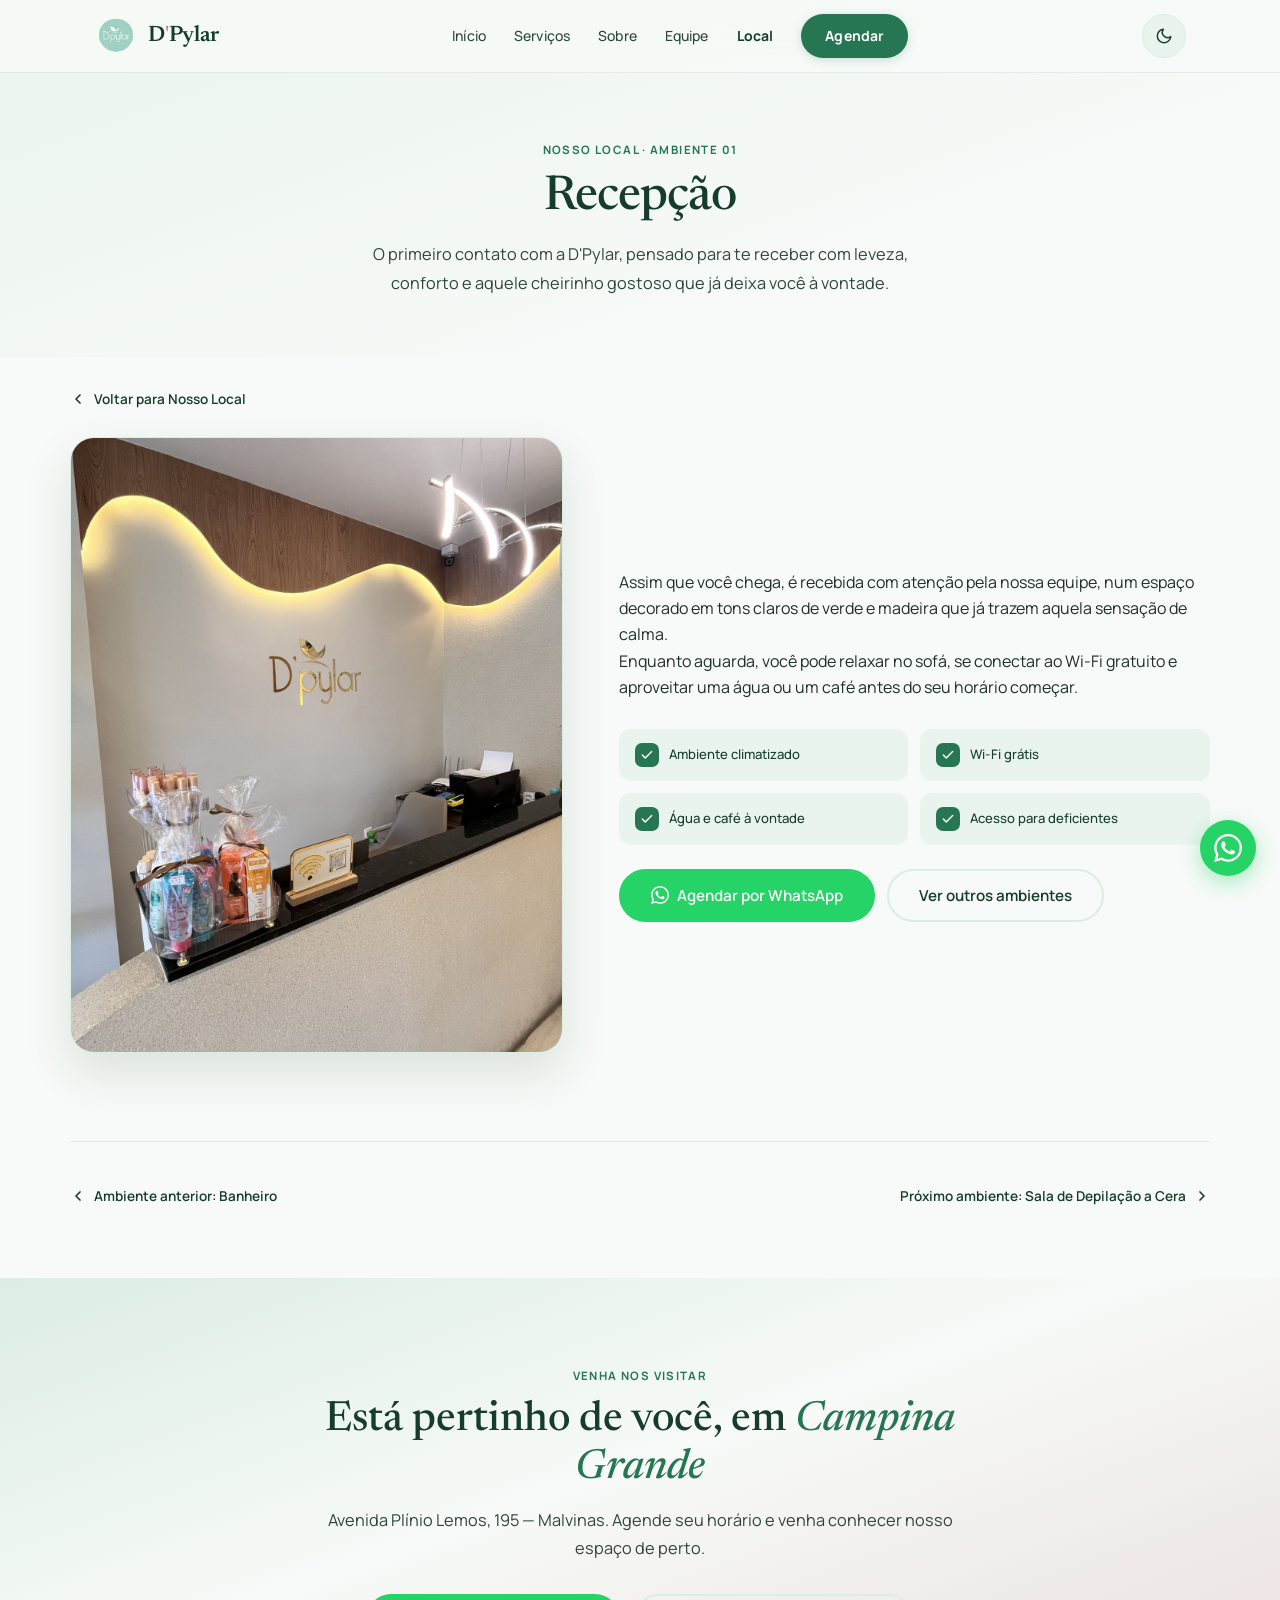
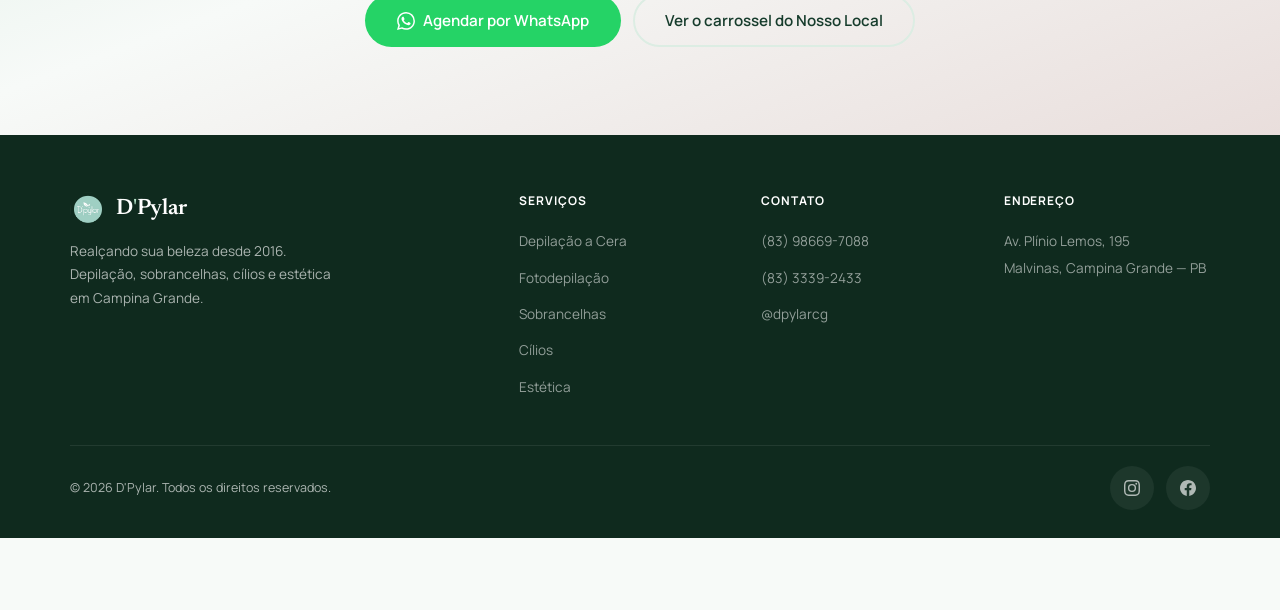
==== commit fd12a02f: "Redesign D'Pylar: navegacao mobile, identidade e UX. Ajusta menu e barra mobile alinhados ao desktop" ====
--- a/ambiente.html
+++ b/ambiente.html
@@ -4,11 +4,14 @@
 <meta charset="UTF-8">
 <meta name="viewport" content="width=device-width, initial-scale=1.0">
 <title id="pageTitle">Nosso Local | D'Pylar — Campina Grande</title>
+<meta name="description" content="Ambientes da D'Pylar em Campina Grande: recepção, salas de atendimento e estrutura pensada para o seu conforto.">
 <link rel="icon" type="image/png" href="assets/logo.png">
-<link href="https://fonts.googleapis.com/css2?family=Playfair+Display:ital,wght@0,400;0,600;0,700;1,400&family=Inter:wght@300;400;500;600;700&display=swap" rel="stylesheet">
+<link rel="preconnect" href="https://fonts.googleapis.com">
+<link rel="preconnect" href="https://fonts.gstatic.com" crossorigin>
+<link href="https://fonts.googleapis.com/css2?family=Manrope:wght@400;500;600;700&family=Newsreader:ital,opsz,wght@0,6..72,400;0,6..72,500;0,6..72,600;1,6..72,400&display=swap" rel="stylesheet">
 <link rel="stylesheet" href="style.css">
 </head>
-<body>
+<body class="has-mobile-bar">
 
 <!-- ══ NAV ══ -->
 <nav class="nav" id="navbar">
@@ -18,12 +21,12 @@
       <span class="brand-name">D<span>'</span>Pylar</span>
     </a>
     <ul class="nav-menu">
+      <li><a href="index.html">Início</a></li>
       <li><a href="servicos.html">Serviços</a></li>
-      <li><a href="index.html#sobre">Sobre</a></li>
-      <li><a href="index.html#equipe">Equipe</a></li>
-      <li><a href="local.html" style="color:var(--forest);font-weight:700;">Nosso Local</a></li>
-      <li><a href="index.html#horarios">Horários</a></li>
-      <li><a href="index.html#contato" class="btn btn-nav">Agendar</a></li>
+      <li><a href="sobre.html">Sobre</a></li>
+      <li><a href="equipe.html">Equipe</a></li>
+      <li><a href="local.html" class="is-active">Local</a></li>
+      <li><a href="https://www.trinks.com/dpylarcg" class="btn btn-nav" target="_blank" rel="noopener">Agendar</a></li>
     </ul>
     <div class="nav-controls">
       <button class="theme-toggle" onclick="toggleTheme()" aria-label="Alternar tema">
@@ -42,7 +45,7 @@
           <path d="M21 12.79A9 9 0 1111.21 3 7 7 0 0021 12.79z"/>
         </svg>
       </button>
-      <button class="hamburger" onclick="document.getElementById('mobileMenu').classList.add('open')" aria-label="Menu">
+      <button type="button" class="hamburger" onclick="openMobile()" aria-label="Abrir menu" aria-controls="mobileMenu" aria-expanded="false">
         <span></span><span></span><span></span>
       </button>
     </div>
@@ -50,16 +53,35 @@
 </nav>
 
 <!-- ══ MOBILE MENU ══ -->
-<div class="mobile-overlay" id="mobileMenu">
-  <button class="close-btn" onclick="document.getElementById('mobileMenu').classList.remove('open')">
-    <svg viewBox="0 0 24 24" fill="none" stroke-width="2" stroke-linecap="round"><line x1="18" y1="6" x2="6" y2="18"/><line x1="6" y1="6" x2="18" y2="18"/></svg>
-  </button>
-  <a href="servicos.html" onclick="closeMobile()">Serviços</a>
-  <a href="index.html#sobre" onclick="closeMobile()">Sobre</a>
-  <a href="index.html#equipe" onclick="closeMobile()">Equipe</a>
-  <a href="local.html" onclick="closeMobile()">Nosso Local</a>
-  <a href="index.html#horarios" onclick="closeMobile()">Horários</a>
-  <a href="index.html#contato" class="btn btn-mint" onclick="closeMobile()">Agendar Horário</a>
+<div class="mobile-overlay" id="mobileMenu" aria-hidden="true" role="dialog" aria-modal="true" aria-label="Menu de navegação">
+  <div class="mobile-menu-sheet">
+    <div class="mobile-menu-top">
+      <a href="index.html" class="brand" onclick="closeMobile()">
+        <img class="brand-logo" src="assets/logo.png" width="44" height="44" alt="D'Pylar">
+        <span class="brand-name">D<span>'</span>Pylar</span>
+      </a>
+      <div class="mobile-menu-top-actions">
+        <button type="button" class="theme-toggle" onclick="toggleTheme()" aria-label="Alternar tema claro ou escuro">
+          <svg class="icon-sun" viewBox="0 0 24 24" aria-hidden="true"><circle cx="12" cy="12" r="5"/><line x1="12" y1="1" x2="12" y2="3"/><line x1="12" y1="21" x2="12" y2="23"/><line x1="4.22" y1="4.22" x2="5.64" y2="5.64"/><line x1="18.36" y1="18.36" x2="19.78" y2="19.78"/><line x1="1" y1="12" x2="3" y2="12"/><line x1="21" y1="12" x2="23" y2="12"/><line x1="4.22" y1="19.78" x2="5.64" y2="18.36"/><line x1="18.36" y1="5.64" x2="19.78" y2="4.22"/></svg>
+          <svg class="icon-moon" viewBox="0 0 24 24" aria-hidden="true"><path d="M21 12.79A9 9 0 1111.21 3 7 7 0 0021 12.79z"/></svg>
+        </button>
+        <button type="button" class="close-btn" onclick="closeMobile()" aria-label="Fechar menu">
+          <svg viewBox="0 0 24 24" fill="none" stroke-width="2" stroke-linecap="round" aria-hidden="true"><line x1="18" y1="6" x2="6" y2="18"/><line x1="6" y1="6" x2="18" y2="18"/></svg>
+        </button>
+      </div>
+    </div>
+    <nav class="mobile-menu-nav" aria-label="Páginas">
+      <a href="index.html" onclick="closeMobile()">Início</a>
+      <a href="servicos.html" onclick="closeMobile()">Serviços</a>
+      <a href="sobre.html" onclick="closeMobile()">Sobre</a>
+      <a href="equipe.html" onclick="closeMobile()">Equipe</a>
+      <a href="local.html" class="is-active" onclick="closeMobile()">Local</a>
+    </nav>
+    <div class="mobile-menu-cta">
+      <a href="https://www.trinks.com/dpylarcg" class="btn btn-mint" target="_blank" rel="noopener" onclick="closeMobile()">Agendar horário</a>
+      <a href="https://wa.me/5583986697088" class="btn btn-wa-soft" target="_blank" rel="noopener" onclick="closeMobile()">WhatsApp</a>
+    </div>
+  </div>
 </div>
 
 <!-- ══ PAGE HERO (preenchido via JS) ══ -->
@@ -116,7 +138,7 @@
 <section class="cta" id="contato">
   <div class="cta-inner">
     <span class="section-tag">Venha nos visitar</span>
-    <h2>Está pertinho de você, em <em style="font-style:italic;color:var(--mint)">Campina Grande</em></h2>
+    <h2>Está pertinho de você, em <em>Campina Grande</em></h2>
     <p>Avenida Plínio Lemos, 195 — Malvinas. Agende seu horário e venha conhecer nosso espaço de perto.</p>
     <div class="cta-buttons">
       <a href="https://wa.me/5583986697088" class="btn btn-whatsapp" target="_blank">
@@ -132,9 +154,9 @@
 <footer class="footer">
   <div class="footer-inner">
     <div>
-      <div style="display:flex;align-items:center;gap:10px;">
-        <img src="assets/logo.png" alt="DPylar" style="width:36px;height:36px;border-radius:50%;">
-        <span class="brand-name" style="font-family:'Playfair Display',serif;font-size:1.4rem;font-weight:700;">D<span>'</span>Pylar</span>
+      <div class="footer-brand">
+        <img src="assets/logo.png" width="36" height="36" alt="">
+        <span class="brand-name">D<span>'</span>Pylar</span>
       </div>
       <p class="footer-about">Realçando sua beleza desde 2016. Depilação, sobrancelhas, cílios e estética em Campina Grande.</p>
     </div>
@@ -176,6 +198,14 @@
   </div>
 </footer>
 
+
+<a href="https://wa.me/5583986697088?text=Ol%C3%A1!%20Gostaria%20de%20tirar%20uma%20dúvida" class="float-wa" target="_blank" rel="noopener" aria-label="Falar no WhatsApp">
+  <svg viewBox="0 0 24 24" aria-hidden="true"><path d="M17.472 14.382c-.297-.149-1.758-.867-2.03-.967-.273-.099-.471-.148-.67.15-.197.297-.767.966-.94 1.164-.173.199-.347.223-.644.075-.297-.15-1.255-.463-2.39-1.475-.883-.788-1.48-1.761-1.653-2.059-.173-.297-.018-.458.13-.606.134-.133.298-.347.446-.52.149-.174.198-.298.298-.497.099-.198.05-.371-.025-.52-.075-.149-.669-1.612-.916-2.207-.242-.579-.487-.5-.669-.51-.173-.008-.371-.01-.57-.01-.198 0-.52.074-.792.372-.272.297-1.04 1.016-1.04 2.479 0 1.462 1.065 2.875 1.213 3.074.149.198 2.096 3.2 5.077 4.487.709.306 1.262.489 1.694.625.712.227 1.36.195 1.871.118.571-.085 1.758-.719 2.006-1.413.248-.694.248-1.289.173-1.413-.074-.124-.272-.198-.57-.347m-5.421 7.403h-.004a9.87 9.87 0 01-5.031-1.378l-.361-.214-3.741.982.998-3.648-.235-.374a9.86 9.86 0 01-1.51-5.26c.001-5.45 4.436-9.884 9.888-9.884 2.64 0 5.122 1.03 6.988 2.898a9.825 9.825 0 012.893 6.994c-.003 5.45-4.437 9.884-9.885 9.884m8.413-18.297A11.815 11.815 0 0012.05 0C5.495 0 .16 5.335.157 11.892c0 2.096.547 4.142 1.588 5.945L.057 24l6.305-1.654a11.882 11.882 0 005.683 1.448h.005c6.554 0 11.89-5.335 11.893-11.893a11.821 11.821 0 00-3.48-8.413z"/></svg>
+</a>
+<div class="mobile-bar" role="navigation" aria-label="Ações principais">
+  <a href="https://wa.me/5583986697088" class="mb-secondary" target="_blank" rel="noopener">WhatsApp</a>
+  <a href="https://www.trinks.com/dpylarcg" class="mb-primary" target="_blank" rel="noopener">Agendar</a>
+</div>
 <script src="script.js"></script>
 <script>
   // ══ CONTEÚDO DE TODOS OS AMBIENTES — uma única fonte de dados ══
@@ -214,7 +244,7 @@
       ]
     },
     "sala-sobrancelhas": {
-      num: "04", title: "Sala de Sobrancelhas", img: "assets/ambiente-sobrancelha.png",
+      num: "04", title: "Sala de Sobrancelhas", img: "assets/ambiente-sobrancelha.jpg",
       heroP: "Ambiente reservado, com iluminação de precisão e cadeira reclinável, pensado especialmente para o design perfeito das suas sobrancelhas.",
       body: [
         "Nesta sala é feito todo o trabalho de design de sobrancelhas, com técnicas que valorizam o seu formato natural e realçam a expressão do olhar.",
--- a/style.css
+++ b/style.css
@@ -1,69 +1,114 @@
 *, *::before, *::after { margin: 0; padding: 0; box-sizing: border-box; }
 
 :root {
-  --mint: #8ECDA8;
-  --mint-light: #B5E2C8;
-  --mint-pale: #DFF2E7;
-  --mint-whisper: #F2FAF5;
-  --forest: #2B5F45;
-  --forest-deep: #1A3D2C;
-  --rose: #D4508B;
-  --rose-soft: #F2D0E0;
+  /* Opção A — Precisão acolhedora */
+  --bg: #F7FAF8;
+  --white: #FFFFFF;
+  --cream: #F7FAF8;
+  --forest: #163C2C;
+  --forest-deep: #163C2C;
+  --action: #267653;
+  --mint: #267653;
+  --mint-light: #3A8F6A;
+  --mint-pale: #DCEDE3;
+  --mint-whisper: #EAF4EE;
+  --soft-green: #DCEDE3;
+  --rose: #C4788A;
+  --rose-soft: #E9DEDC;
   --gold: #C9A84C;
-  --white: #FFFFFF;
-  --cream: #FDFCFA;
-  --text: #1C2B23;
-  --text-mid: #3D5347;
-  --text-soft: #6B8576;
-  --text-muted: #94A89C;
-  --shadow-sm: 0 2px 8px rgba(43,95,69,0.06);
-  --shadow-md: 0 8px 32px rgba(43,95,69,0.08);
-  --shadow-lg: 0 24px 64px rgba(43,95,69,0.1);
-  --radius: 20px;
-  --nav-bg: rgba(255,255,255,0.9);
-  --nav-border: rgba(142,205,168,0.15);
-  --mobile-overlay-bg: rgba(255,255,255,0.97);
+  --text: #1E2F28;
+  --text-mid: #2F453B;
+  --text-soft: #3A5247;
+  --text-muted: #4D6659;
+  --on-action: #FFFFFF;
+  --shadow-sm: 0 2px 8px rgba(22, 60, 44, 0.06);
+  --shadow-md: 0 8px 28px rgba(22, 60, 44, 0.08);
+  --shadow-lg: 0 20px 48px rgba(22, 60, 44, 0.12);
+  --radius: 18px;
+  --nav-bg: rgba(247, 250, 248, 0.92);
+  --nav-border: rgba(22, 60, 44, 0.08);
+  --mobile-overlay-bg: rgba(247, 250, 248, 0.98);
   --mobile-overlay-text: var(--forest);
-}
-
+  --font-display: 'Newsreader', Georgia, serif;
+  --font-body: 'Manrope', system-ui, sans-serif;
+  --focus-ring: 0 0 0 3px rgba(38, 118, 83, 0.35);
+}
+
+/* Dark opcional — contraste revisado (texto claro sobre fundos escuros) */
 [data-theme="dark"] {
-  --white: #1A2820;
-  --cream: #141E18;
-  --text: #E4EFE8;
-  --text-mid: #B8D4C2;
-  --text-soft: #8AAD96;
-  --text-muted: #5C7A68;
-  --forest: #6BBF94;
-  --forest-deep: #4A9B72;
-  --mint: #5FAF82;
-  --mint-light: #7ACC9E;
-  --mint-pale: #1E3D2C;
-  --mint-whisper: #162A1E;
-  --rose: #E06BA0;
-  --rose-soft: #3D1E2A;
-  --shadow-sm: 0 2px 8px rgba(0,0,0,0.25);
-  --shadow-md: 0 8px 32px rgba(0,0,0,0.3);
-  --shadow-lg: 0 24px 64px rgba(0,0,0,0.4);
-  --nav-bg: rgba(20,30,24,0.95);
-  --nav-border: rgba(95,175,130,0.15);
-  --mobile-overlay-bg: rgba(20,30,24,0.98);
-  --mobile-overlay-text: #E4EFE8;
+  --bg: #0F1A15;
+  --white: #15221B;
+  --cream: #0F1A15;
+  --text: #E8F0EB;
+  --text-mid: #C5D6CC;
+  --text-soft: #A3B8AC;
+  --text-muted: #7A9486;
+  --forest: #A8D4BC;
+  --forest-deep: #C5E6D4;
+  --action: #3D9B6C;
+  --mint: #3D9B6C;
+  --mint-light: #5BB888;
+  --mint-pale: #1A3328;
+  --mint-whisper: #14261E;
+  --soft-green: #1A3328;
+  --rose: #E8A0B0;
+  --rose-soft: #3A2A2C;
+  --on-action: #FFFFFF;
+  --shadow-sm: 0 2px 8px rgba(0, 0, 0, 0.3);
+  --shadow-md: 0 8px 28px rgba(0, 0, 0, 0.35);
+  --shadow-lg: 0 20px 48px rgba(0, 0, 0, 0.45);
+  --nav-bg: rgba(15, 26, 21, 0.95);
+  --nav-border: rgba(61, 155, 108, 0.15);
+  --mobile-overlay-bg: rgba(15, 26, 21, 0.98);
+  --mobile-overlay-text: #E8F0EB;
 }
 
 html { scroll-behavior: smooth; }
 body {
-  font-family: 'Inter', -apple-system, sans-serif;
-  color: var(--text); background: var(--white);
-  line-height: 1.65; -webkit-font-smoothing: antialiased;
+  font-family: var(--font-body);
+  color: var(--text);
+  background: var(--bg);
+  line-height: 1.65;
+  -webkit-font-smoothing: antialiased;
   transition: background 0.3s, color 0.3s;
-}
-
-/* ═══════════ NAVIGATION ═══════════ */
+  padding-bottom: 0;
+}
+body.has-mobile-bar { padding-bottom: 72px; }
+
+img { max-width: 100%; height: auto; display: block; }
+
+:focus-visible {
+  outline: none;
+  box-shadow: var(--focus-ring);
+  border-radius: 4px;
+}
+.btn:focus-visible,
+.btn-outline:focus-visible,
+.theme-toggle:focus-visible,
+.hamburger:focus-visible,
+.team-nav button:focus-visible,
+.team-dot:focus-visible,
+.mobile-bar a:focus-visible,
+.float-wa:focus-visible {
+  box-shadow: var(--focus-ring);
+}
+
+@media (prefers-reduced-motion: reduce) {
+  html { scroll-behavior: auto; }
+  *, *::before, *::after {
+    animation-duration: 0.01ms !important;
+    animation-delay: 0.01ms !important;
+    animation-iteration-count: 1 !important;
+    transition-duration: 0.01ms !important;
+  }
+}
+
+/* ═══════════ NAV ═══════════ */
 .nav {
   position: fixed; top: 0; width: 100%; z-index: 1000;
-  background: var(--nav-bg); backdrop-filter: blur(20px) saturate(1.4);
+  background: var(--nav-bg); backdrop-filter: blur(20px) saturate(1.3);
   border-bottom: 1px solid var(--nav-border);
-  transition: box-shadow 0.4s ease, background 0.3s;
+  transition: box-shadow 0.3s ease, background 0.3s;
 }
 .nav.scrolled { box-shadow: var(--shadow-sm); }
 .nav-inner {
@@ -75,40 +120,72 @@
 .brand-logo {
   width: 44px; height: 44px; border-radius: 50%;
   object-fit: cover; flex-shrink: 0;
-  display: block;
 }
 .brand-name {
-  font-family: 'Playfair Display', serif;
-  font-size: 1.45rem; font-weight: 700; color: var(--forest);
+  font-family: var(--font-display);
+  font-size: 1.4rem; font-weight: 600; color: var(--forest);
   letter-spacing: -0.01em;
 }
 .brand-name span { color: var(--rose); font-weight: 400; }
-.nav-menu { display: flex; align-items: center; gap: 36px; list-style: none; }
+.nav-menu { display: flex; align-items: center; gap: 28px; list-style: none; }
 .nav-menu a {
-  font-size: 0.85rem; font-weight: 500; color: var(--text-mid);
+  font-size: 0.875rem; font-weight: 500; color: var(--text-mid);
   text-decoration: none; letter-spacing: 0.01em;
   position: relative; transition: color 0.25s;
+  min-height: 44px; display: inline-flex; align-items: center;
 }
 .nav-menu a::after {
-  content: ''; position: absolute; bottom: -4px; left: 0;
-  width: 0; height: 2px; background: var(--mint);
+  content: ''; position: absolute; bottom: 8px; left: 0;
+  width: 0; height: 2px; background: var(--action);
   border-radius: 2px; transition: width 0.3s;
 }
 .nav-menu a:hover { color: var(--forest); }
 .nav-menu a:hover::after { width: 100%; }
-
-/* nav right controls */
+.nav-menu a.is-active { color: var(--forest); font-weight: 700; }
+/* Botão Agendar no menu: não herda cinza dos links */
+.nav-menu a.btn-nav,
+.nav-menu a.btn-mint {
+  color: #fff !important;
+  font-weight: 700;
+}
+.nav-menu a.btn-nav:hover,
+.nav-menu a.btn-mint:hover,
+.nav-menu a.btn-nav:focus-visible,
+.nav-menu a.btn-mint:focus-visible,
+.nav-menu a.btn-nav:active,
+.nav-menu a.btn-mint:active {
+  color: #fff !important;
+}
+.nav-menu a.btn-nav::after,
+.nav-menu a.btn-mint::after {
+  display: none;
+}
 .nav-controls { display: flex; align-items: center; gap: 12px; }
 
-/* ── THEME TOGGLE ── */
 .theme-toggle {
-  width: 40px; height: 40px; border-radius: 50%;
+  width: 44px; height: 44px; border-radius: 50%;
   background: var(--mint-whisper); border: 1px solid var(--mint-pale);
   cursor: pointer; display: flex; align-items: center; justify-content: center;
   transition: all 0.25s; flex-shrink: 0;
 }
-.theme-toggle:hover { background: var(--mint-pale); border-color: var(--mint); transform: scale(1.05); }
-.theme-toggle svg { width: 18px; height: 18px; stroke: var(--forest); fill: none; stroke-width: 2; stroke-linecap: round; stroke-linejoin: round; transition: opacity 0.2s; }
+.theme-toggle:hover { background: var(--mint-pale); border-color: var(--action); }
+.theme-toggle svg {
+  width: 18px; height: 18px; stroke: var(--forest); fill: none;
+  stroke-width: 2; stroke-linecap: round; stroke-linejoin: round;
+}
+.mobile-theme-toggle {
+  display: none;
+  align-items: center;
+  justify-content: center;
+  min-height: 44px;
+  border: 1px solid var(--mint-pale);
+  border-radius: 100px;
+  background: var(--mint-whisper);
+  color: var(--forest);
+  font: 600 0.875rem/1 var(--font-body);
+  cursor: pointer;
+}
+.mobile-theme-toggle:focus-visible { box-shadow: var(--focus-ring); }
 .icon-sun { display: none; }
 .icon-moon { display: block; }
 [data-theme="dark"] .icon-sun { display: block; }
@@ -116,618 +193,1224 @@
 
 /* ── BUTTONS ── */
 .btn {
-  display: inline-flex; align-items: center; gap: 8px;
-  font-family: 'Inter', sans-serif; font-weight: 600;
+  display: inline-flex; align-items: center; justify-content: center; gap: 8px;
+  font-family: var(--font-body); font-weight: 600;
   font-size: 0.875rem; border-radius: 100px;
-  text-decoration: none; transition: all 0.3s; cursor: pointer; border: none;
+  text-decoration: none; transition: all 0.25s; cursor: pointer; border: none;
+  min-height: 44px;
 }
 .btn-nav {
-  background: var(--mint); color: var(--forest-deep);
-  padding: 12px 28px; font-weight: 700;
-}
-.btn-nav:hover { background: var(--mint-light); transform: translateY(-1px); box-shadow: 0 6px 20px rgba(142,205,168,0.35); }
+  background: var(--action);
+  color: #fff;
+  padding: 10px 24px;
+  font-weight: 700;
+  box-shadow: 0 2px 10px rgba(38, 118, 83, 0.22);
+  transition: background 0.2s, transform 0.2s, box-shadow 0.2s, color 0.2s;
+}
+.btn-nav:hover {
+  background: #1f6346;
+  color: #fff;
+  transform: translateY(-1px);
+  box-shadow: 0 6px 18px rgba(38, 118, 83, 0.32);
+}
+.btn-nav:active {
+  transform: translateY(0);
+  box-shadow: 0 2px 8px rgba(38, 118, 83, 0.2);
+  background: #1a553c;
+  color: #fff;
+}
+.btn-nav:visited { color: #fff; }
 .btn-mint {
-  background: var(--mint); color: var(--forest-deep);
-  padding: 16px 36px; font-size: 0.95rem; font-weight: 700;
-}
-.btn-mint:hover { background: var(--mint-light); transform: translateY(-2px); box-shadow: 0 8px 24px rgba(142,205,168,0.3); }
+  background: var(--action);
+  color: #fff;
+  padding: 14px 32px;
+  font-size: 0.95rem;
+  font-weight: 700;
+  box-shadow: 0 2px 12px rgba(38, 118, 83, 0.22);
+  transition: background 0.2s, transform 0.2s, box-shadow 0.2s, color 0.2s;
+}
+.btn-mint:hover {
+  background: #1f6346;
+  color: #fff;
+  transform: translateY(-2px);
+  box-shadow: 0 8px 22px rgba(38, 118, 83, 0.3);
+}
+.btn-mint:active {
+  transform: translateY(0);
+  box-shadow: 0 2px 8px rgba(38, 118, 83, 0.2);
+  background: #1a553c;
+  color: #fff;
+}
+.btn-mint:visited { color: #fff; }
 .btn-ghost {
   background: transparent; color: var(--forest);
-  padding: 16px 36px; font-size: 0.95rem;
-  border: 2px solid var(--mint-light);
-}
-.btn-ghost:hover { background: var(--mint-whisper); border-color: var(--mint); }
+  padding: 12px 30px; font-size: 0.95rem;
+  border: 2px solid var(--mint-pale);
+}
+.btn-ghost:hover { background: var(--mint-whisper); border-color: var(--action); }
 .btn-whatsapp {
   background: #25D366; color: #fff;
-  padding: 16px 36px; font-size: 0.95rem;
-}
-.btn-whatsapp:hover { background: #1FB855; transform: translateY(-2px); box-shadow: 0 8px 24px rgba(37,211,102,0.3); }
-
-.hamburger { display: none; background: none; border: none; cursor: pointer; padding: 8px; }
+  padding: 14px 32px; font-size: 0.95rem;
+}
+.btn-whatsapp:hover { background: #1FB855; transform: translateY(-2px); box-shadow: 0 8px 22px rgba(37, 211, 102, 0.3); }
+.btn-outline {
+  display: inline-flex; align-items: center; justify-content: center;
+  border: 2px solid var(--action); color: var(--action);
+  padding: 10px 24px; border-radius: 100px;
+  font-size: 0.85rem; font-weight: 700; font-family: var(--font-body);
+  text-decoration: none; transition: all 0.25s; min-height: 44px;
+  background: transparent;
+}
+.btn-outline:hover { background: var(--action); color: var(--on-action); }
+
+.hamburger {
+  display: none;
+  background: none;
+  border: none;
+  cursor: pointer;
+  padding: 10px;
+  min-width: 44px;
+  min-height: 44px;
+  flex-direction: column;
+  align-items: center;
+  justify-content: center;
+  gap: 5px;
+}
 .hamburger span {
-  display: block; width: 24px; height: 2px; background: var(--forest);
-  margin: 6px 0; border-radius: 2px; transition: all 0.3s;
+  display: block;
+  width: 22px;
+  height: 2px;
+  background: var(--forest);
+  margin: 0;
+  border-radius: 2px;
+  transition: all 0.3s;
+  flex-shrink: 0;
 }
 
 /* ═══════════ HERO ═══════════ */
 .hero {
-  min-height: 100vh; display: flex; align-items: center;
+  min-height: min(100vh, 900px); display: flex; align-items: center;
   position: relative; overflow: hidden;
-  padding: 120px 24px 80px; background: var(--white);
+  padding: 120px 24px 72px; background: var(--bg);
 }
 .hero-bg { position: absolute; inset: 0; pointer-events: none; }
-.hero-circle { position: absolute; border-radius: 50%; opacity: 0.08; background: var(--mint); }
-.hero-circle-1 { width: 800px; height: 800px; top: -300px; right: -200px; }
-.hero-circle-2 { width: 500px; height: 500px; bottom: -200px; left: -100px; opacity: 0.05; }
-.hero-accent {
-  position: absolute; top: 20%; right: 8%;
-  width: 200px; height: 200px; border-radius: 50%;
-  background: var(--rose-soft); opacity: 0.15; filter: blur(60px);
+.hero-circle { position: absolute; border-radius: 50%; opacity: 0.09; background: var(--action); }
+.hero-circle-1 {
+  width: 700px; height: 700px; top: -280px; right: -180px;
+  animation: heroFloat1 16s ease-in-out infinite alternate;
+}
+.hero-circle-2 {
+  width: 420px; height: 420px; bottom: -160px; left: -100px; opacity: 0.07;
+  animation: heroFloat2 20s ease-in-out infinite alternate;
+}
+@keyframes heroFloat1 {
+  from { transform: translate(0, 0) scale(1); }
+  to { transform: translate(-44px, 32px) scale(1.08); }
+}
+@keyframes heroFloat2 {
+  from { transform: translate(0, 0) scale(1); }
+  to { transform: translate(36px, -26px) scale(1.1); }
+}
+
+/* Entrada escalonada do hero (só com JS ativo — progressivo) */
+@keyframes heroRise {
+  from { opacity: 0; transform: translateY(14px); }
+  to { opacity: 1; transform: none; }
+}
+.js-ready .hero-content > * { animation: heroRise 0.55s ease both; }
+.js-ready .hero-content > *:nth-child(2) { animation-delay: 0.07s; }
+.js-ready .hero-content > *:nth-child(3) { animation-delay: 0.14s; }
+.js-ready .hero-content > *:nth-child(4) { animation-delay: 0.21s; }
+.js-ready .hero-content > *:nth-child(5) { animation-delay: 0.28s; }
+.js-ready .hero-visual { animation: heroRise 0.6s ease 0.18s both; }
+.hero-signature {
+  position: absolute; bottom: 8%; right: 6%; width: min(280px, 40vw); height: 80px;
+  opacity: 0.12; pointer-events: none;
+}
+.hero-signature path {
+  fill: none; stroke: var(--forest); stroke-width: 2; stroke-linecap: round;
 }
 .hero-inner {
   max-width: 1140px; margin: 0 auto; width: 100%;
-  display: grid; grid-template-columns: 1fr 1fr; gap: 80px;
+  display: grid; grid-template-columns: 1.05fr 0.95fr; gap: 56px;
   align-items: center; position: relative; z-index: 2;
 }
 .hero-tag {
   display: inline-flex; align-items: center; gap: 8px;
   background: var(--mint-whisper); border: 1px solid var(--mint-pale);
-  border-radius: 100px; padding: 8px 20px 8px 12px;
+  border-radius: 100px; padding: 8px 18px 8px 12px;
   font-size: 0.78rem; font-weight: 600; color: var(--forest);
-  letter-spacing: 0.02em; margin-bottom: 28px;
-}
-.tag-dot { width: 8px; height: 8px; border-radius: 50%; background: var(--mint); }
+  letter-spacing: 0.02em; margin-bottom: 24px;
+}
+.tag-dot { width: 8px; height: 8px; border-radius: 50%; background: var(--action); }
 .hero h1 {
-  font-family: 'Playfair Display', serif;
-  font-size: clamp(2.6rem, 4.5vw, 3.8rem);
-  line-height: 1.1; color: var(--forest-deep);
-  margin-bottom: 24px; letter-spacing: -0.02em;
-}
-.hero h1 em { font-style: italic; color: var(--mint); }
+  font-family: var(--font-display);
+  font-size: clamp(1.45rem, 4vw - 0.2rem, 3.5rem);
+  line-height: 1.12; color: var(--forest-deep);
+  margin-bottom: 20px; letter-spacing: -0.02em; font-weight: 500;
+}
+.hero h1 em { font-style: italic; color: var(--action); font-weight: 400; }
 .hero-desc {
-  font-size: 1.05rem; color: var(--text-soft);
-  max-width: 460px; margin-bottom: 40px; line-height: 1.75;
-}
-.hero-actions { display: flex; gap: 14px; flex-wrap: wrap; margin-bottom: 48px; }
-.hero-proof { display: flex; align-items: center; gap: 16px; }
+  font-size: clamp(0.88rem, 0.4vw + 0.78rem, 1.05rem); color: var(--text-mid);
+  max-width: 480px; margin-bottom: 32px; line-height: 1.75;
+}
+.hero-actions { display: flex; gap: 12px; flex-wrap: wrap; margin-bottom: 36px; }
+.hero-proof { display: flex; align-items: center; gap: 14px; }
 .hero-proof-avatars { display: flex; }
 .hero-proof-avatars span {
   width: 36px; height: 36px; border-radius: 50%;
-  border: 2px solid var(--white); margin-left: -10px;
+  border: 2px solid var(--bg); margin-left: -10px;
   display: flex; align-items: center; justify-content: center;
   font-size: 0.7rem; font-weight: 700; color: #fff;
 }
 .hero-proof-avatars span:first-child { margin-left: 0; }
-.hero-proof-avatars span:nth-child(1) { background: var(--mint); }
+.hero-proof-avatars span:nth-child(1) { background: var(--action); }
 .hero-proof-avatars span:nth-child(2) { background: var(--forest); }
 .hero-proof-avatars span:nth-child(3) { background: var(--rose); }
-.hero-proof-avatars span:nth-child(4) { background: var(--gold); }
+.hero-proof-avatars span:nth-child(4) { background: var(--gold); color: #1a1a1a; }
 .hero-proof-text { font-size: 0.82rem; color: var(--text-soft); line-height: 1.4; }
 .hero-proof-text strong { color: var(--forest); font-weight: 600; }
 
-.hero-visual { position: relative; display: flex; justify-content: center; }
-.hero-grid-cards {
-  display: grid; grid-template-columns: 1fr 1fr; gap: 16px;
-  max-width: 380px; width: 100%;
-}
-.hero-mini-card {
-  background: var(--white); border: 1px solid var(--mint-pale);
-  border-radius: var(--radius); padding: 32px 20px;
-  text-align: center; transition: all 0.3s;
-}
-.hero-mini-card:hover { transform: translateY(-4px); box-shadow: var(--shadow-md); border-color: var(--mint); }
-.hmc-icon {
-  width: 48px; height: 48px; border-radius: 14px;
-  background: var(--mint-whisper); margin: 0 auto 14px;
-  display: flex; align-items: center; justify-content: center;
-}
-.hmc-icon svg { width: 24px; height: 24px; stroke: var(--forest); fill: none; stroke-width: 1.5; stroke-linecap: round; stroke-linejoin: round; }
-.hero-mini-card h4 {
-  font-family: 'Playfair Display', serif;
-  font-size: 0.95rem; color: var(--forest); margin-bottom: 4px;
-}
-.hero-mini-card p { font-size: 0.75rem; color: var(--text-muted); }
+.hero-visual { position: relative; }
+.hero-photo {
+  border-radius: 36px 120px 36px 120px; overflow: hidden;
+  aspect-ratio: 4/5; max-height: 560px;
+  border: 1px solid var(--mint-pale);
+  box-shadow: var(--shadow-lg);
+  background: #D4C4B0;
+  position: relative;
+}
+.hero-photo img {
+  width: 100%; height: 100%; object-fit: cover;
+  object-position: center 20%;
+}
+.hero-photo-badge {
+  position: absolute; bottom: 20px; left: 20px;
+  background: rgba(255, 255, 255, 0.95); backdrop-filter: blur(8px);
+  padding: 12px 18px; border-radius: 14px;
+  box-shadow: var(--shadow-md); max-width: 200px;
+}
+[data-theme="dark"] .hero-photo-badge { background: rgba(21, 34, 27, 0.95); }
+.hero-photo-badge strong {
+  display: block; font-size: 0.85rem; color: var(--forest); font-weight: 700;
+}
+.hero-photo-badge span {
+  font-size: 0.72rem; color: var(--text-soft);
+}
+
+/* ═══════════ MARQUEE DE SERVIÇOS ═══════════ */
+.marquee {
+  background: var(--white);
+  border-top: 1px solid var(--mint-pale);
+  overflow: hidden;
+  padding: 13px 0;
+}
+.marquee-track {
+  display: flex;
+  width: max-content;
+  animation: marqueeScroll 34s linear infinite;
+}
+.marquee:hover .marquee-track { animation-play-state: paused; }
+.marquee-group {
+  display: flex;
+  align-items: center;
+  gap: 36px;
+  padding-right: 36px;
+}
+.marquee-group span {
+  font-family: var(--font-display);
+  font-style: italic;
+  font-size: 1.02rem;
+  color: var(--forest);
+  white-space: nowrap;
+}
+.marquee-group .marquee-dot {
+  color: var(--action);
+  font-style: normal;
+  font-size: 0.7rem;
+  opacity: 0.7;
+}
+@keyframes marqueeScroll {
+  to { transform: translateX(-50%); }
+}
+
+/* ═══════════ TRUST STRIP ═══════════ */
+.trust-strip {
+  background: var(--white);
+  border-top: 1px solid var(--mint-pale);
+  border-bottom: 1px solid var(--mint-pale);
+  padding: 28px 24px;
+}
+.trust-grid {
+  max-width: 1140px; margin: 0 auto;
+  display: grid; grid-template-columns: repeat(5, 1fr); gap: 16px;
+}
+.trust-item {
+  text-align: center; padding: 8px 6px;
+}
+.trust-item strong {
+  display: block; font-family: var(--font-display);
+  font-size: 1.15rem; color: var(--forest); font-weight: 600;
+  margin-bottom: 4px; line-height: 1.2;
+}
+.trust-item span {
+  font-size: 0.78rem; color: var(--text-soft); line-height: 1.35;
+}
+.trust-item a {
+  color: inherit; text-decoration: none;
+}
+.trust-item a:hover strong { color: var(--action); }
 
 /* ═══════════ SECTIONS ═══════════ */
-.section { padding: 100px 24px; }
+.section { padding: 88px 24px; }
 .section-inner { max-width: 1140px; margin: 0 auto; }
-.section-header { margin-bottom: 60px; }
+.section-header { margin-bottom: 48px; }
 .section-header.center { text-align: center; }
 .section-header.center .section-sub { margin-left: auto; margin-right: auto; }
 .section-tag {
   font-size: 0.72rem; font-weight: 700; letter-spacing: 0.12em;
-  text-transform: uppercase; color: var(--mint); margin-bottom: 14px; display: block;
+  text-transform: uppercase; color: var(--action); margin-bottom: 12px; display: block;
 }
 .section-title {
-  font-family: 'Playfair Display', serif;
-  font-size: clamp(1.9rem, 3vw, 2.6rem);
+  font-family: var(--font-display);
+  font-size: clamp(1.35rem, 2.5vw + 0.35rem, 2.5rem);
   color: var(--forest-deep); line-height: 1.15;
-  letter-spacing: -0.015em; margin-bottom: 16px;
+  letter-spacing: -0.015em; margin-bottom: 14px; font-weight: 500;
 }
 .section-sub {
-  font-size: 1rem; color: var(--text-soft); max-width: 520px; line-height: 1.75;
+  font-size: clamp(0.82rem, 0.4vw + 0.72rem, 1rem);
+  color: var(--text-mid); max-width: 520px; line-height: 1.75;
 }
 
 /* ═══════════ SERVICES ═══════════ */
-.services { background: var(--cream); }
+.services { background: var(--white); }
 .srv-grid { display: grid; grid-template-columns: repeat(3, 1fr); gap: 20px; }
 .srv-card {
-  background: var(--white); border-radius: var(--radius);
-  padding: 36px 28px; border: 1px solid rgba(142,205,168,0.12);
-  transition: all 0.35s; position: relative; overflow: hidden;
-}
-.srv-card::after {
-  content: ''; position: absolute; bottom: 0; left: 0; right: 0;
-  height: 3px; background: linear-gradient(90deg, var(--mint), var(--forest));
-  transform: scaleX(0); transform-origin: left; transition: transform 0.4s;
-}
-.srv-card:hover { transform: translateY(-6px); box-shadow: var(--shadow-lg); border-color: var(--mint-light); }
-.srv-card:hover::after { transform: scaleX(1); }
-.srv-icon {
-  width: 52px; height: 52px; border-radius: 14px;
-  background: linear-gradient(135deg, var(--mint-whisper), var(--mint-pale));
-  display: flex; align-items: center; justify-content: center; margin-bottom: 20px;
-}
-.srv-icon svg { width: 24px; height: 24px; stroke: var(--forest); fill: none; stroke-width: 1.5; stroke-linecap: round; stroke-linejoin: round; }
+  background: var(--bg); border-radius: var(--radius);
+  padding: 0 0 28px; border: 1px solid var(--mint-pale);
+  transition: all 0.3s; position: relative; overflow: hidden;
+  display: flex; flex-direction: column;
+}
+.srv-card:hover { transform: translateY(-5px) scale(1.01); box-shadow: var(--shadow-lg); border-color: var(--mint-light); }
 .srv-photo {
-  width: 100%; aspect-ratio: 16/10; border-radius: 14px;
+  width: 100%; aspect-ratio: 16/10;
   overflow: hidden; margin-bottom: 20px;
   background: linear-gradient(135deg, var(--mint-whisper), var(--mint-pale));
 }
 .srv-photo img { width: 100%; height: 100%; object-fit: cover; display: block; }
+.srv-card-body { padding: 0 24px; flex: 1; display: flex; flex-direction: column; }
+.srv-meta {
+  display: flex; flex-wrap: wrap; gap: 8px; margin-bottom: 10px;
+}
+.srv-chip {
+  font-size: 0.7rem; font-weight: 600; color: var(--action);
+  background: var(--mint-whisper); border-radius: 100px;
+  padding: 4px 10px;
+}
 .srv-card h3 {
-  font-family: 'Playfair Display', serif;
-  font-size: 1.15rem; color: var(--forest); margin-bottom: 10px;
-}
-.srv-card p { font-size: 0.875rem; color: var(--text-soft); line-height: 1.7; margin-bottom: 18px; }
+  font-family: var(--font-display);
+  font-size: 1.2rem; color: var(--forest); margin-bottom: 8px; font-weight: 600;
+}
+.srv-card p {
+  font-size: 0.875rem; color: var(--text-mid); line-height: 1.65;
+  margin-bottom: 18px; flex: 1;
+}
+.srv-card .btn-outline { align-self: flex-start; }
+
+/* Progressive reveal — visible by default */
+.reveal {
+  opacity: 1;
+  transform: none;
+}
+.js-ready .reveal {
+  opacity: 0;
+  transform: translateY(16px);
+  transition: opacity 0.5s ease, transform 0.5s ease;
+}
+.js-ready .reveal.is-visible {
+  opacity: 1;
+  transform: translateY(0);
+}
+@media (prefers-reduced-motion: reduce) {
+  .js-ready .reveal {
+    opacity: 1 !important;
+    transform: none !important;
+    transition: none !important;
+  }
+}
+
+/* ═══════════ TEASERS (home portal) ═══════════ */
+.teaser { background: var(--bg); }
+.teaser-team { background: var(--white); }
+.teaser-local { background: var(--bg); }
+.teaser-layout {
+  display: grid; grid-template-columns: 0.85fr 1fr; gap: 56px; align-items: center;
+}
+.teaser-layout.reverse .teaser-media { order: 2; }
+.teaser-layout.reverse .teaser-body { order: 1; }
+.teaser-media {
+  position: relative;
+  border-radius: 28px; overflow: hidden;
+  border: 1px solid var(--mint-pale);
+  box-shadow: var(--shadow-lg);
+  aspect-ratio: 4/3;
+  background: var(--mint-whisper);
+}
+.teaser-team .teaser-media { aspect-ratio: 4/5; max-height: 460px; }
+.teaser-media img { width: 100%; height: 100%; object-fit: cover; object-position: center top; }
+.teaser-badge {
+  position: absolute; bottom: 18px; left: 18px;
+  background: var(--forest); color: #fff;
+  padding: 12px 18px; border-radius: 14px;
+  box-shadow: var(--shadow-md); text-align: center; line-height: 1.1;
+}
+[data-theme="dark"] .teaser-badge { background: var(--action); }
+.teaser-badge strong { display: block; font-family: var(--font-display); font-size: 1.5rem; font-weight: 600; }
+.teaser-badge span { font-size: 0.7rem; opacity: 0.85; letter-spacing: 0.03em; }
+.teaser-body .section-tag { display: block; }
+.teaser-body .section-title { margin-bottom: 14px; }
+.teaser-body .section-sub { margin-bottom: 26px; }
+.teaser-actions { display: flex; gap: 12px; flex-wrap: wrap; }
+
+/* ═══════════ REVIEWS ═══════════ */
+.reviews { background: var(--bg); }
+.reviews-summary {
+  display: flex; flex-wrap: wrap; align-items: center; justify-content: center;
+  gap: 16px 28px; margin-bottom: 40px;
+  padding: 20px 28px; background: var(--white);
+  border-radius: var(--radius); border: 1px solid var(--mint-pale);
+  max-width: 560px; margin-left: auto; margin-right: auto;
+}
+.reviews-score {
+  font-family: var(--font-display);
+  font-size: 2.4rem; font-weight: 600; color: var(--forest); line-height: 1;
+}
+.reviews-stars { color: #E8A317; letter-spacing: 2px; font-size: 1.1rem; }
+.reviews-count { font-size: 0.9rem; color: var(--text-soft); }
+.reviews-count a { color: var(--action); font-weight: 600; text-decoration: none; }
+.reviews-count a:hover { text-decoration: underline; }
+.reviews-grid {
+  display: grid; grid-template-columns: repeat(3, 1fr); gap: 20px;
+}
+.review-card {
+  background: var(--white); border-radius: var(--radius);
+  padding: 28px 24px; border: 1px solid var(--mint-pale);
+}
+.review-card .stars {
+  color: #E8A317; font-size: 0.9rem; letter-spacing: 1px; margin-bottom: 12px;
+}
+.review-card p {
+  font-size: 0.9rem; color: var(--text-mid); line-height: 1.7;
+  margin-bottom: 18px; font-style: italic;
+}
+.review-author {
+  display: flex; align-items: center; gap: 12px;
+}
+.review-avatar {
+  width: 40px; height: 40px; border-radius: 50%;
+  background: var(--mint-pale); color: var(--forest);
+  display: flex; align-items: center; justify-content: center;
+  font-size: 0.75rem; font-weight: 700;
+}
+.review-author strong {
+  display: block; font-size: 0.88rem; color: var(--forest);
+}
+.review-author span {
+  font-size: 0.75rem; color: var(--text-muted);
+}
+.reviews-link {
+  text-align: center; margin-top: 32px;
+}
+.reviews-link a {
+  color: var(--action); font-weight: 600; font-size: 0.9rem; text-decoration: none;
+}
+.reviews-link a:hover { text-decoration: underline; }
 
 /* ═══════════ ABOUT ═══════════ */
 .about { background: var(--white); }
-.about-layout { display: grid; grid-template-columns: 5fr 6fr; gap: 80px; align-items: center; }
+.about-layout { display: grid; grid-template-columns: 5fr 6fr; gap: 64px; align-items: center; }
 .about-visual { position: relative; }
 .about-frame {
-  width: 100%; aspect-ratio: 4/5; border-radius: 32px;
+  width: 100%; aspect-ratio: 4/5; border-radius: 28px;
   background: linear-gradient(160deg, var(--mint-pale) 0%, var(--mint-whisper) 100%);
   position: relative; overflow: hidden; border: 1px solid var(--mint-pale);
-  display: flex; align-items: center; justify-content: center;
-}
-.about-logo-circle {
-  width: 65%; aspect-ratio: 1;
-  border-radius: 50%;
-  background: rgba(142,205,168,0.2);
-  border: 1px solid rgba(142,205,168,0.25);
-  display: flex; align-items: center; justify-content: center;
-  flex-direction: column; gap: 4px;
-}
-.about-logo-leaf { width: 40px; height: 40px; position: relative; }
-.about-logo-leaf::before, .about-logo-leaf::after {
-  content: ''; position: absolute;
-  width: 20px; height: 28px; border-radius: 0 50% 50% 50%;
-  border: 2px solid rgba(142,205,168,0.6);
-  background: rgba(142,205,168,0.15);
-}
-.about-logo-leaf::before { top: 0; left: 6px; transform: rotate(-15deg); }
-.about-logo-leaf::after { top: 2px; left: 16px; transform: rotate(20deg); }
-.about-logo-text {
-  font-family: 'Playfair Display', serif;
-  font-size: 2rem; color: rgba(142,205,168,0.45);
-  letter-spacing: -0.02em; font-weight: 400; margin-top: 4px;
+}
+.about-frame img {
+  width: 100%; height: 100%; object-fit: cover; object-position: center center;
 }
 .about-badge {
-  position: absolute; bottom: -16px; right: -16px;
+  position: absolute; bottom: -12px; right: -8px;
   background: var(--forest); color: #fff;
-  padding: 20px 28px; border-radius: 20px;
+  padding: 18px 24px; border-radius: 16px;
   box-shadow: var(--shadow-lg); text-align: center;
 }
-.about-badge-num { font-family: 'Playfair Display', serif; font-size: 2.2rem; font-weight: 700; line-height: 1; }
-.about-badge-label { font-size: 0.72rem; opacity: 0.75; margin-top: 2px; letter-spacing: 0.04em; }
+[data-theme="dark"] .about-badge { background: var(--action); color: #fff; }
+.about-badge-num { font-family: var(--font-display); font-size: 2rem; font-weight: 600; line-height: 1; }
+.about-badge-label { font-size: 0.72rem; opacity: 0.85; margin-top: 2px; letter-spacing: 0.04em; }
 .about-rose-badge {
-  position: absolute; top: 24px; left: -16px;
+  position: absolute; top: 20px; left: -12px;
   background: var(--white); border: 1px solid var(--rose-soft);
-  padding: 14px 22px; border-radius: 16px; box-shadow: var(--shadow-md);
+  padding: 12px 18px; border-radius: 14px; box-shadow: var(--shadow-md);
   display: flex; align-items: center; gap: 10px;
 }
 .arb-dot { width: 10px; height: 10px; border-radius: 50%; background: var(--rose); }
 .about-rose-badge span { font-size: 0.78rem; font-weight: 600; color: var(--forest); }
 .about-text h2 {
-  font-family: 'Playfair Display', serif;
-  font-size: clamp(1.8rem, 2.8vw, 2.4rem);
-  color: var(--forest-deep); line-height: 1.15; margin-bottom: 24px;
-}
-.about-text > p { font-size: 0.95rem; color: var(--text-soft); line-height: 1.8; margin-bottom: 14px; }
-.about-perks { display: grid; grid-template-columns: 1fr 1fr; gap: 12px; margin-top: 32px; }
+  font-family: var(--font-display);
+  font-size: clamp(1.25rem, 2.4vw + 0.3rem, 2.3rem);
+  color: var(--forest-deep); line-height: 1.15; margin-bottom: 20px; font-weight: 500;
+}
+.about-text > p { font-size: 0.95rem; color: var(--text-mid); line-height: 1.8; margin-bottom: 12px; }
+.about-perks { display: grid; grid-template-columns: 1fr 1fr; gap: 12px; margin-top: 28px; }
 .perk {
   display: flex; align-items: center; gap: 10px;
-  background: var(--mint-whisper); border-radius: 14px;
+  background: var(--mint-whisper); border-radius: 12px;
   padding: 14px 16px; transition: background 0.2s;
 }
 .perk:hover { background: var(--mint-pale); }
 .perk-check {
   width: 24px; height: 24px; flex-shrink: 0; border-radius: 7px;
-  background: var(--mint); display: flex; align-items: center; justify-content: center;
+  background: var(--action); display: flex; align-items: center; justify-content: center;
 }
 .perk-check svg { width: 14px; height: 14px; stroke: #fff; fill: none; stroke-width: 2.5; stroke-linecap: round; stroke-linejoin: round; }
 .perk span { font-size: 0.82rem; font-weight: 500; color: var(--forest); }
 
-/* ═══════════ TEAM CAROUSEL ═══════════ */
-
-.team { background: var(--cream); overflow: hidden; }
-.team-carousel-wrapper { position: relative; margin-top: 0; }
-.team-track-container { overflow: hidden; margin: 0 -24px; padding: 0 24px; }
-.team-track {
-  display: flex; gap: 24px;
-  transition: transform 0.5s cubic-bezier(0.25, 0.46, 0.45, 0.94);
-  will-change: transform;
-}
-.team-card {
-  flex: 0 0 300px; border-radius: 24px; overflow: hidden;
+/* ═══════════ FUNDADORA (destaque na página Equipe) ═══════════ */
+.founder { background: var(--white); }
+.founder-layout { display: grid; grid-template-columns: 5fr 6fr; gap: 56px; align-items: center; }
+.founder-visual { position: relative; }
+.founder-frame {
+  width: 100%; aspect-ratio: 4/5; max-height: 520px;
+  border-radius: 28px; overflow: hidden;
+  border: 1px solid var(--mint-pale); box-shadow: var(--shadow-lg);
+  background: var(--mint-whisper);
+}
+.founder-frame img { width: 100%; height: 100%; object-fit: cover; object-position: center top; }
+.founder-badge {
+  position: absolute; bottom: -12px; right: -8px;
+  background: var(--forest); color: #fff;
+  padding: 16px 22px; border-radius: 16px;
+  box-shadow: var(--shadow-lg); text-align: center;
+}
+[data-theme="dark"] .founder-badge { background: var(--action); }
+.founder-badge-num { font-family: var(--font-display); font-size: 1.9rem; font-weight: 600; line-height: 1; }
+.founder-badge-label { font-size: 0.7rem; opacity: 0.85; margin-top: 2px; letter-spacing: 0.04em; }
+.founder-text h2 {
+  font-family: var(--font-display);
+  font-size: clamp(1.6rem, 2.6vw + 0.4rem, 2.4rem);
+  color: var(--forest-deep); line-height: 1.12; margin-bottom: 6px; font-weight: 500;
+}
+.founder-role {
+  font-size: 0.8rem; font-weight: 700; color: var(--action);
+  text-transform: uppercase; letter-spacing: 0.06em; margin-bottom: 20px;
+}
+.founder-text > p { font-size: 0.95rem; color: var(--text-mid); line-height: 1.8; margin-bottom: 14px; }
+.founder-text .btn { margin-top: 12px; }
+
+/* ═══════════ TEAM — CARROSSEL DESTAQUE ═══════════ */
+.team { background: var(--bg); overflow: hidden; }
+.team-featured {
+  position: relative;
+  max-width: 1080px;
+  margin: 0 auto;
+  display: grid;
+  grid-template-columns: 56px 1fr 56px;
+  align-items: center;
+  gap: 14px;
+}
+.tf-stage {
+  position: relative;
+  display: grid;
+  grid-template-columns: 76px 1fr 76px;
+  align-items: center;
+  gap: 18px;
+  min-width: 0;
+}
+
+/* Previews laterais desbotados */
+.tf-peek {
+  position: relative;
+  border: none; padding: 0; margin: 0;
+  cursor: pointer;
+  border-radius: 18px;
+  overflow: hidden;
+  aspect-ratio: 3 / 4;
+  background: var(--mint-pale);
+  box-shadow: var(--shadow-sm);
+  opacity: 0.55;
+  filter: grayscale(0.45) brightness(0.82);
+  transition: opacity 0.3s, filter 0.3s, transform 0.3s;
+}
+.tf-peek img { width: 100%; height: 100%; object-fit: cover; object-position: center top; display: block; }
+.tf-peek:hover { opacity: 0.85; filter: grayscale(0) brightness(0.95); transform: translateY(-2px); }
+.tf-peek::after {
+  content: '';
+  position: absolute; inset: 0;
+  background: linear-gradient(180deg, rgba(15,42,30,0.05), rgba(15,42,30,0.25));
+}
+
+/* Card destaque central */
+.tf-main {
+  position: relative;
+  display: grid;
+  grid-template-columns: 0.85fr 1fr;
+  background: var(--white);
+  border: 1px solid var(--mint-pale);
+  border-radius: 26px;
+  overflow: hidden;
+  box-shadow: var(--shadow-lg);
+  min-height: 380px;
+  transition: opacity 0.28s ease;
+}
+.tf-main.is-swapping { opacity: 0; }
+
+.tf-photo {
+  position: relative;
+  border: none; padding: 0; margin: 0;
+  cursor: zoom-in;
+  background: #D4C4B0;
+  overflow: hidden;
+}
+.tf-photo img { width: 100%; height: 100%; object-fit: cover; object-position: center top; display: block; }
+.tf-expand {
+  position: absolute; right: 12px; bottom: 12px; z-index: 2;
+  width: 38px; height: 38px; border-radius: 50%;
+  background: rgba(255,255,255,0.92); color: var(--forest);
+  display: flex; align-items: center; justify-content: center;
+  box-shadow: var(--shadow-sm); opacity: 0.9;
+  transition: opacity 0.2s, transform 0.2s;
+}
+.tf-expand svg { width: 17px; height: 17px; stroke: currentColor; fill: none; stroke-width: 2; stroke-linecap: round; stroke-linejoin: round; }
+.tf-photo:hover .tf-expand { opacity: 1; transform: scale(1.08); }
+
+.tf-info {
+  padding: 34px 34px 32px;
+  display: flex;
+  flex-direction: column;
+  align-items: flex-start;
+  justify-content: center;
+}
+.tf-tag {
+  display: inline-block;
+  font-size: 0.68rem; font-weight: 700;
+  letter-spacing: 0.1em; text-transform: uppercase;
+  color: var(--action);
+  background: var(--mint-whisper);
+  border: 1px solid var(--mint-pale);
+  border-radius: 100px;
+  padding: 5px 14px;
+  margin-bottom: 16px;
+}
+.tf-name {
+  font-family: var(--font-display);
+  font-size: clamp(1.5rem, 2.4vw + 0.4rem, 2.1rem);
+  font-weight: 600; color: var(--forest-deep);
+  line-height: 1.12; margin-bottom: 8px;
+}
+.tf-role {
+  font-size: 0.78rem; font-weight: 700;
+  color: var(--action); text-transform: uppercase;
+  letter-spacing: 0.06em; margin-bottom: 18px;
+}
+.tf-desc {
+  font-size: 0.95rem; color: var(--text-soft);
+  line-height: 1.7; margin-bottom: 26px;
+  max-width: 42ch;
+}
+.tf-cta { align-self: flex-start; }
+
+/* Setas */
+.tf-arrow {
+  width: 56px; height: 56px; border-radius: 50%;
   background: var(--white); border: 1px solid var(--mint-pale);
-  transition: all 0.35s; cursor: default;
-}
-.team-card:hover { transform: translateY(-6px); box-shadow: var(--shadow-lg); border-color: var(--mint); }
-.team-card-img { width: 100%; aspect-ratio: 4/5; object-fit: cover; object-position: top center; display: block; }
-.team-card-body { padding: 24px; }
-.team-card-body h4 {
-  font-family: 'Playfair Display', serif;
-  font-size: 1.1rem; color: var(--forest); margin-bottom: 4px;
-}
-.team-card-body .team-role {
-  font-size: 0.78rem; font-weight: 600; color: var(--mint);
-  text-transform: uppercase; letter-spacing: 0.06em; margin-bottom: 10px;
-}
-.team-card-body p { font-size: 0.83rem; color: var(--text-soft); line-height: 1.6; }
-
-.team-nav { display: flex; justify-content: center; gap: 12px; margin-top: 40px; }
-.team-nav button {
-  width: 48px; height: 48px; border-radius: 50%;
-  background: var(--white); border: 2px solid var(--mint-pale);
   cursor: pointer; display: flex; align-items: center; justify-content: center;
-  transition: all 0.25s;
-}
-.team-nav button:hover { background: var(--mint-whisper); border-color: var(--mint); }
-.team-nav button svg { width: 20px; height: 20px; stroke: var(--forest); fill: none; stroke-width: 2; stroke-linecap: round; stroke-linejoin: round; }
-.team-dots { display: flex; align-items: center; gap: 8px; margin: 0 16px; }
-.team-dot {
-  width: 8px; height: 8px; border-radius: 50%;
-  background: var(--mint-pale); transition: all 0.3s; border: none; cursor: pointer; padding: 0;
-}
-.team-dot.active { background: var(--mint); width: 24px; border-radius: 4px; }
+  box-shadow: var(--shadow-sm);
+  transition: transform 0.25s, background 0.25s, border-color 0.25s, box-shadow 0.25s;
+  justify-self: center;
+}
+.tf-arrow:hover { background: var(--action); border-color: var(--action); transform: translateY(-2px); box-shadow: 0 8px 20px rgba(38,118,83,0.28); }
+.tf-arrow:hover svg { stroke: #fff; }
+.tf-arrow svg { width: 22px; height: 22px; stroke: var(--forest); fill: none; stroke-width: 2; stroke-linecap: round; stroke-linejoin: round; transition: stroke 0.2s; }
+
+/* Dots */
+.tf-dots {
+  grid-column: 2;
+  display: flex; justify-content: center; align-items: center;
+  gap: 7px; flex-wrap: nowrap; margin-top: 22px;
+}
+.tf-dot {
+  width: 8px; height: 8px; border-radius: 100px;
+  background: var(--mint-pale); border: none; padding: 0;
+  cursor: pointer; flex-shrink: 0;
+  transition: width 0.3s cubic-bezier(0.22,0.61,0.36,1), background 0.3s;
+}
+.tf-dot:focus-visible { outline: none; box-shadow: var(--focus-ring); }
+.tf-dot.active { background: var(--action); width: 26px; }
+
+@media (prefers-reduced-motion: reduce) {
+  .tf-main { transition: none; }
+}
+
+/* ═══════════ SPACE PREVIEW ═══════════ */
+.space-preview { background: var(--white); }
+.space-grid {
+  display: grid; grid-template-columns: repeat(4, 1fr);
+  gap: 12px; margin-bottom: 32px;
+}
+.space-item {
+  border-radius: 16px; overflow: hidden; border: 1px solid var(--mint-pale);
+  background: var(--mint-whisper); position: relative;
+  aspect-ratio: 1;
+}
+.space-item.featured {
+  grid-column: span 2; grid-row: span 2;
+}
+.space-item img {
+  width: 100%; height: 100%; object-fit: cover;
+}
+.space-cta { text-align: center; }
 
 /* ═══════════ INFO BAR ═══════════ */
 .info-bar {
-  background: linear-gradient(135deg, var(--forest) 0%, var(--forest-deep) 100%);
-  padding: 64px 24px; color: #fff;
+  background: linear-gradient(135deg, var(--forest) 0%, #0F2A1E 100%);
+  padding: 56px 24px; color: #fff;
 }
 [data-theme="dark"] .info-bar {
-  background: linear-gradient(135deg, #1E3D2C 0%, #0F2018 100%);
+  background: linear-gradient(135deg, #1A3328 0%, #0A1510 100%);
 }
 .info-grid {
   max-width: 1140px; margin: 0 auto;
-  display: grid; grid-template-columns: repeat(4, 1fr); gap: 32px; text-align: center;
+  display: grid; grid-template-columns: repeat(4, 1fr); gap: 28px; text-align: center;
 }
 .info-num {
-  font-family: 'Playfair Display', serif;
-  font-size: 2.4rem; font-weight: 700; color: var(--mint-light); line-height: 1; margin-bottom: 6px;
-}
-.info-label { font-size: 0.8rem; opacity: 0.65; letter-spacing: 0.02em; }
-
-/* ═══════════ HOURS & LOCATION ═══════════ */
-.location { background: var(--white); }
+  font-family: var(--font-display);
+  font-size: 2.2rem; font-weight: 600; color: #B5E2C8; line-height: 1; margin-bottom: 6px;
+}
+.info-label { font-size: 0.8rem; opacity: 0.75; letter-spacing: 0.02em; }
+
+/* ═══════════ LOCATION ═══════════ */
+.location { background: var(--bg); }
 .map-wrap {
-  border-radius: 24px; overflow: hidden;
+  border-radius: 20px; overflow: hidden;
   border: 1px solid var(--mint-pale);
   box-shadow: var(--shadow-md);
-  margin-bottom: 32px; position: relative;
-}
-.map-wrap iframe, #dpylar-map { display: block; width: 100%; height: 380px; border: none; }
+  margin-bottom: 28px; position: relative;
+  min-height: 320px; background: var(--mint-whisper);
+}
+.map-placeholder {
+  display: flex; flex-direction: column; align-items: center; justify-content: center;
+  height: 320px; gap: 12px; color: var(--text-soft); font-size: 0.9rem;
+}
+#dpylar-map { display: block; width: 100%; height: 380px; border: none; }
 .map-overlay-btn {
-  position: absolute; bottom: 16px; right: 16px;
+  position: absolute; bottom: 16px; right: 16px; z-index: 400;
   background: var(--forest); color: #fff;
-  padding: 12px 22px; border-radius: 100px;
+  padding: 12px 20px; border-radius: 100px;
   font-size: 0.82rem; font-weight: 600;
   text-decoration: none; display: flex; align-items: center; gap: 8px;
-  box-shadow: 0 4px 16px rgba(43,95,69,0.25);
-  transition: all 0.25s;
-}
-.map-overlay-btn:hover { background: var(--forest-deep); transform: translateY(-2px); }
+  box-shadow: 0 4px 14px rgba(22, 60, 44, 0.25);
+  transition: all 0.25s; min-height: 44px;
+}
+.map-overlay-btn:hover { background: var(--action); transform: translateY(-2px); }
 .map-overlay-btn svg { width: 16px; height: 16px; fill: none; stroke: currentColor; stroke-width: 2; stroke-linecap: round; stroke-linejoin: round; }
-.loc-grid { display: grid; grid-template-columns: 1fr 1fr; gap: 24px; }
+.loc-grid { display: grid; grid-template-columns: 1fr 1fr; gap: 20px; }
 .loc-card {
-  background: var(--cream); border-radius: var(--radius);
-  padding: 36px 32px; border: 1px solid var(--mint-pale);
+  background: var(--white); border-radius: var(--radius);
+  padding: 32px 28px; border: 1px solid var(--mint-pale);
 }
 .loc-card h3 {
-  font-family: 'Playfair Display', serif;
-  font-size: 1.2rem; color: var(--forest); margin-bottom: 24px;
-  display: flex; align-items: center; gap: 10px;
-}
-.loc-card h3 svg { width: 22px; height: 22px; stroke: var(--mint); fill: none; stroke-width: 2; stroke-linecap: round; stroke-linejoin: round; }
+  font-family: var(--font-display);
+  font-size: 1.15rem; color: var(--forest); margin-bottom: 20px;
+  display: flex; align-items: center; gap: 10px; font-weight: 600;
+}
+.loc-card h3 svg { width: 22px; height: 22px; stroke: var(--action); fill: none; stroke-width: 2; stroke-linecap: round; stroke-linejoin: round; }
 .hours-list { list-style: none; }
 .hours-list li {
   display: flex; justify-content: space-between;
-  padding: 12px 0; border-bottom: 1px solid var(--mint-whisper); font-size: 0.9rem;
+  padding: 11px 0; border-bottom: 1px solid var(--mint-whisper); font-size: 0.9rem;
 }
 .hours-list li:last-child { border-bottom: none; }
 .hours-day { color: var(--text-mid); font-weight: 500; }
 .hours-time { color: var(--forest); font-weight: 600; }
 .hours-closed { color: var(--text-muted); font-style: italic; }
-.loc-detail { display: flex; align-items: flex-start; gap: 14px; margin-bottom: 20px; }
-.loc-detail svg { width: 20px; height: 20px; stroke: var(--mint); fill: none; stroke-width: 2; flex-shrink: 0; margin-top: 2px; stroke-linecap: round; stroke-linejoin: round; }
+.loc-detail { display: flex; align-items: flex-start; gap: 14px; margin-bottom: 18px; }
+.loc-detail svg { width: 20px; height: 20px; stroke: var(--action); fill: none; stroke-width: 2; flex-shrink: 0; margin-top: 2px; stroke-linecap: round; stroke-linejoin: round; }
 .loc-detail p { font-size: 0.9rem; color: var(--text-mid); line-height: 1.6; }
 .loc-detail a { color: var(--forest); font-weight: 600; text-decoration: none; }
-.loc-detail a:hover { color: var(--mint); }
-.payment-tags { display: flex; flex-wrap: wrap; gap: 8px; margin-top: 20px; }
+.loc-detail a:hover { color: var(--action); }
+.payment-tags { display: flex; flex-wrap: wrap; gap: 8px; margin-top: 16px; }
 .pay-tag {
   background: var(--mint-whisper); border-radius: 8px;
-  padding: 6px 14px; font-size: 0.75rem; font-weight: 500; color: var(--forest);
+  padding: 6px 12px; font-size: 0.75rem; font-weight: 500; color: var(--forest);
 }
 
 /* ═══════════ CTA ═══════════ */
 .cta {
-  background: linear-gradient(160deg, var(--mint-pale) 0%, var(--white) 40%, var(--rose-soft) 100%);
-  padding: 100px 24px; text-align: center;
+  background: linear-gradient(160deg, var(--mint-pale) 0%, var(--bg) 45%, var(--rose-soft) 100%);
+  padding: 88px 24px; text-align: center;
 }
 .cta-inner { max-width: 640px; margin: 0 auto; }
 .cta h2 {
-  font-family: 'Playfair Display', serif;
-  font-size: clamp(2rem, 3.5vw, 2.8rem);
-  color: var(--forest-deep); margin-bottom: 16px; line-height: 1.15;
-}
-.cta p { font-size: 1.05rem; color: var(--text-soft); margin-bottom: 36px; line-height: 1.7; }
-.cta-buttons { display: flex; gap: 14px; justify-content: center; flex-wrap: wrap; }
+  font-family: var(--font-display);
+  font-size: clamp(1.35rem, 3vw + 0.3rem, 2.6rem);
+  color: var(--forest-deep); margin-bottom: 14px; line-height: 1.15; font-weight: 500;
+}
+.cta h2 em { font-style: italic; color: var(--action); }
+.cta p { font-size: 1.02rem; color: var(--text-mid); margin-bottom: 32px; line-height: 1.7; }
+.cta-buttons { display: flex; gap: 12px; justify-content: center; flex-wrap: wrap; }
 
 /* ═══════════ FOOTER ═══════════ */
 .footer {
-  background: var(--forest-deep); color: rgba(255,255,255,0.65); padding: 60px 24px 28px;
+  background: #0F2A1E; color: rgba(255, 255, 255, 0.65); padding: 56px 24px 28px;
 }
 [data-theme="dark"] .footer { background: #0A1510; }
 .footer-inner {
   max-width: 1140px; margin: 0 auto;
-  display: grid; grid-template-columns: 2fr 1fr 1fr 1fr; gap: 40px;
-}
-.footer .brand-name { color: #fff; }
-.footer .brand-name span { color: var(--mint-light); }
-.footer-about { font-size: 0.85rem; line-height: 1.7; margin-top: 14px; max-width: 280px; }
+  display: grid; grid-template-columns: 2fr 1fr 1fr 1fr; gap: 36px;
+}
+.footer .brand-name { color: #fff; font-family: var(--font-display); }
+.footer .brand-name span { color: #B5E2C8; }
+.footer-about { font-size: 0.85rem; line-height: 1.7; margin-top: 12px; max-width: 280px; }
 .footer h5 {
-  color: #fff; font-size: 0.78rem; font-weight: 700;
-  letter-spacing: 0.08em; text-transform: uppercase; margin-bottom: 18px;
+  color: #fff; font-size: 0.75rem; font-weight: 700;
+  letter-spacing: 0.08em; text-transform: uppercase; margin-bottom: 16px;
 }
 .footer ul { list-style: none; }
 .footer ul li { margin-bottom: 10px; }
-.footer ul a { color: rgba(255,255,255,0.55); text-decoration: none; font-size: 0.85rem; transition: color 0.2s; }
-.footer ul a:hover { color: var(--mint-light); }
+.footer ul a { color: rgba(255, 255, 255, 0.55); text-decoration: none; font-size: 0.85rem; transition: color 0.2s; }
+.footer ul a:hover { color: #B5E2C8; }
 .footer-bottom {
-  max-width: 1140px; margin: 40px auto 0; padding-top: 20px;
-  border-top: 1px solid rgba(255,255,255,0.08);
+  max-width: 1140px; margin: 36px auto 0; padding-top: 20px;
+  border-top: 1px solid rgba(255, 255, 255, 0.08);
   display: flex; justify-content: space-between; align-items: center; font-size: 0.78rem;
 }
 .socials { display: flex; gap: 12px; }
 .socials a {
-  width: 38px; height: 38px; border-radius: 50%;
-  background: rgba(255,255,255,0.06); display: flex;
+  width: 44px; height: 44px; border-radius: 50%;
+  background: rgba(255, 255, 255, 0.06); display: flex;
   align-items: center; justify-content: center; transition: all 0.2s;
 }
-.socials a:hover { background: rgba(142,205,168,0.2); }
-.socials svg { width: 16px; height: 16px; fill: rgba(255,255,255,0.65); }
-
-/* ═══════════ MOBILE MENU ═══════════ */
+.socials a:hover { background: rgba(38, 118, 83, 0.35); }
+.socials svg { width: 16px; height: 16px; fill: rgba(255, 255, 255, 0.65); }
+
+/* ═══════════ MOBILE MENU (espelha o desktop) ═══════════ */
 .mobile-overlay {
-  display: none; position: fixed; inset: 0; z-index: 999;
-  background: var(--mobile-overlay-bg); backdrop-filter: blur(24px);
-  flex-direction: column; align-items: center; justify-content: center; gap: 28px;
+  display: none;
+  position: fixed;
+  inset: 0;
+  z-index: 1100;
+  background: rgba(22, 60, 44, 0.28);
+  backdrop-filter: blur(6px);
+  -webkit-backdrop-filter: blur(6px);
+  flex-direction: column;
+  align-items: stretch;
+  justify-content: flex-start;
+  padding: 0;
 }
 .mobile-overlay.open { display: flex; }
-.mobile-overlay a { font-size: 1.15rem; font-weight: 500; color: var(--mobile-overlay-text); text-decoration: none; }
-.mobile-overlay .close-btn { position: absolute; top: 20px; right: 24px; background: none; border: none; cursor: pointer; }
-.mobile-overlay .close-btn svg { width: 28px; height: 28px; stroke: var(--forest); }
-
-/* ═══════════ RESPONSIVE ═══════════ */
-@media (max-width: 960px) {
-  .nav-menu { display: none; }
-  .hamburger { display: block; }
-  .hero-inner { grid-template-columns: 1fr; text-align: center; gap: 48px; }
-  .hero-desc { margin-left: auto; margin-right: auto; }
-  .hero-actions { justify-content: center; }
-  .hero-proof { justify-content: center; }
-  .hero-visual { order: -1; }
-  .hero-grid-cards { max-width: 320px; margin: 0 auto; }
-  .srv-grid { grid-template-columns: 1fr 1fr; }
-  .about-layout { grid-template-columns: 1fr; gap: 48px; }
-  .about-perks { grid-template-columns: 1fr; }
-  .info-grid { grid-template-columns: 1fr 1fr; gap: 24px; }
-  .loc-grid { grid-template-columns: 1fr; }
-  .map-wrap iframe, #dpylar-map { height: 280px; }
-  .footer-inner { grid-template-columns: 1fr 1fr; }
-  .footer-bottom { flex-direction: column; gap: 14px; text-align: center; }
-  .team-card { flex: 0 0 260px; }
-}
-@media (max-width: 600px) {
-  .section { padding: 72px 16px; }
-  .srv-grid { grid-template-columns: 1fr; }
-  .hero-grid-cards { grid-template-columns: 1fr 1fr; max-width: 300px; }
-  .info-grid { grid-template-columns: 1fr 1fr; }
-  .footer-inner { grid-template-columns: 1fr; }
-  .team-card { flex: 0 0 240px; }
-}
-
-/* ═══════════ PÁGINA "NOSSO LOCAL" ═══════════ */
-.page-hero {
-  padding: 150px 24px 70px; text-align: center;
-  background: linear-gradient(160deg, var(--mint-whisper) 0%, var(--white) 70%);
-}
-.page-hero .section-tag { justify-content: center; display: flex; }
-.page-hero h1 {
-  font-family: 'Playfair Display', serif;
-  font-size: clamp(2.2rem, 4vw, 3.2rem);
-  color: var(--forest-deep); line-height: 1.15;
-  margin-bottom: 16px; letter-spacing: -0.02em;
-}
-.page-hero p {
-  font-size: 1.02rem; color: var(--text-soft);
-  max-width: 560px; margin: 0 auto; line-height: 1.75;
-}
-
-.gallery-grid {
-  display: grid;
-  grid-template-columns: repeat(3, 1fr);
-  gap: 20px;
-}
-.gallery-item {
-  position: relative; border-radius: var(--radius); overflow: hidden;
-  aspect-ratio: 4/5; cursor: pointer; border: 1px solid var(--mint-pale);
+.mobile-menu-sheet {
+  background: var(--bg);
+  border-bottom: 1px solid var(--mint-pale);
+  box-shadow: var(--shadow-lg);
+  padding: calc(12px + env(safe-area-inset-top)) 20px 24px;
+  max-height: min(92dvh, 100%);
+  overflow-y: auto;
+  animation: mobileSheetIn 0.22s ease;
+}
+@keyframes mobileSheetIn {
+  from { transform: translateY(-10px); opacity: 0.6; }
+  to { transform: translateY(0); opacity: 1; }
+}
+.mobile-menu-top {
+  display: flex;
+  align-items: center;
+  justify-content: space-between;
+  gap: 12px;
+  margin-bottom: 8px;
+  min-height: 52px;
+}
+.mobile-menu-top .brand { min-width: 0; }
+.mobile-menu-top-actions {
+  display: flex;
+  align-items: center;
+  gap: 8px;
+  flex-shrink: 0;
+}
+.mobile-overlay .close-btn {
+  width: 44px;
+  height: 44px;
+  border-radius: 50%;
   background: var(--mint-whisper);
-}
-.gallery-item img {
-  width: 100%; height: 100%; object-fit: cover; display: block;
-  transition: transform 0.5s ease;
-}
-.gallery-item:hover img { transform: scale(1.06); }
-.gallery-item::after {
-  content: ''; position: absolute; inset: 0;
-  background: linear-gradient(0deg, rgba(26,61,44,0.55) 0%, rgba(26,61,44,0) 45%);
-  opacity: 0; transition: opacity 0.3s;
-}
-.gallery-item:hover::after { opacity: 1; }
-.gallery-item .gallery-caption {
-  position: absolute; left: 18px; bottom: 16px; color: #fff;
-  font-size: 0.85rem; font-weight: 600; letter-spacing: 0.01em;
-  opacity: 0; transform: translateY(8px);
-  transition: opacity 0.3s, transform 0.3s;
-}
-.gallery-item:hover .gallery-caption { opacity: 1; transform: translateY(0); }
-.gallery-item.span-2 { grid-column: span 2; }
-
+  border: 1px solid var(--mint-pale);
+  cursor: pointer;
+  display: flex;
+  align-items: center;
+  justify-content: center;
+  padding: 0;
+  position: static;
+}
+.mobile-overlay .close-btn:hover { background: var(--mint-pale); }
+.mobile-overlay .close-btn svg {
+  width: 20px;
+  height: 20px;
+  stroke: var(--forest);
+}
+.mobile-menu-nav {
+  display: flex;
+  flex-direction: column;
+  gap: 2px;
+  padding: 8px 0 16px;
+  border-top: 1px solid var(--mint-pale);
+  border-bottom: 1px solid var(--mint-pale);
+  margin-bottom: 18px;
+}
+.mobile-menu-nav a {
+  display: flex;
+  align-items: center;
+  min-height: 48px;
+  padding: 0 12px;
+  border-radius: 12px;
+  font-size: 1rem;
+  font-weight: 500;
+  font-family: var(--font-body);
+  color: var(--text-mid);
+  text-decoration: none;
+  transition: background 0.2s, color 0.2s;
+}
+.mobile-menu-nav a:hover,
+.mobile-menu-nav a:focus-visible {
+  background: var(--mint-whisper);
+  color: var(--forest);
+}
+.mobile-menu-nav a.is-active {
+  background: var(--mint-whisper);
+  color: var(--forest);
+  font-weight: 700;
+}
+.mobile-menu-cta {
+  display: flex;
+  flex-direction: column;
+  gap: 10px;
+}
+.mobile-menu-cta .btn {
+  width: 100%;
+  justify-content: center;
+}
+.mobile-menu-cta .btn-mint {
+  background: var(--action);
+  color: #fff !important;
+}
+.mobile-menu-cta .btn-mint:hover,
+.mobile-menu-cta .btn-mint:visited,
+.mobile-menu-cta .btn-mint:active {
+  color: #fff !important;
+}
+.mobile-menu-cta .btn-wa-soft {
+  background: transparent;
+  color: #128C4A;
+  border: 2px solid #25D366;
+  font-weight: 700;
+}
+.mobile-menu-cta .btn-wa-soft:hover {
+  background: rgba(37, 211, 102, 0.1);
+}
+/* legado: esconde botão texto "Alternar tema" se ainda existir */
+.mobile-theme-toggle { display: none !important; }
+.mobile-menu-whatsapp { display: none !important; }
+
+/* ═══════════ FLOATING WA + MOBILE BAR ═══════════ */
+.float-wa {
+  position: fixed; bottom: 24px; right: 24px; z-index: 900;
+  width: 56px; height: 56px; border-radius: 50%;
+  background: #25D366; color: #fff;
+  display: flex; align-items: center; justify-content: center;
+  box-shadow: 0 6px 20px rgba(37, 211, 102, 0.4);
+  transition: transform 0.2s, box-shadow 0.2s;
+  text-decoration: none;
+}
+.float-wa:hover { transform: scale(1.06); box-shadow: 0 8px 24px rgba(37, 211, 102, 0.5); }
+.float-wa svg { width: 28px; height: 28px; fill: currentColor; }
+
+.mobile-bar {
+  display: none;
+  position: fixed; bottom: 0; left: 0; right: 0; z-index: 950;
+  background: var(--white); border-top: 1px solid var(--mint-pale);
+  padding: 10px 16px calc(10px + env(safe-area-inset-bottom));
+  box-shadow: 0 -4px 20px rgba(22, 60, 44, 0.08);
+  gap: 10px;
+}
+.mobile-bar a {
+  flex: 1; min-height: 48px; border-radius: 12px;
+  display: flex; align-items: center; justify-content: center;
+  font-weight: 700; font-size: 0.9rem; text-decoration: none;
+  font-family: var(--font-body);
+}
+.mobile-bar .mb-primary {
+  background: var(--action);
+  color: #fff !important;
+  box-shadow: 0 2px 10px rgba(38, 118, 83, 0.28);
+  transition: background 0.2s ease, transform 0.2s ease, box-shadow 0.2s ease;
+}
+.mobile-bar .mb-primary:hover,
+.mobile-bar .mb-primary:focus-visible,
+.mobile-bar .mb-primary:visited,
+.mobile-bar .mb-primary:active {
+  color: #fff !important;
+}
+.mobile-bar .mb-primary:hover,
+.mobile-bar .mb-primary:focus-visible {
+  background: #1f6346;
+  transform: translateY(-1px);
+  box-shadow: 0 6px 16px rgba(38, 118, 83, 0.35);
+}
+.mobile-bar .mb-primary:active {
+  background: #1a553c;
+  transform: translateY(0) scale(0.98);
+  box-shadow: 0 1px 6px rgba(38, 118, 83, 0.22);
+}
+.mobile-bar .mb-secondary {
+  background: var(--mint-whisper); color: var(--forest);
+  border: 1px solid var(--mint-pale); flex: 0 0 auto; padding: 0 18px;
+  transition: background 0.2s, border-color 0.2s;
+}
+.mobile-bar .mb-secondary:hover {
+  background: var(--mint-pale);
+  border-color: var(--action);
+}
+
+/* ═══════════ LIGHTBOX ═══════════ */
 .lightbox {
   display: none; position: fixed; inset: 0; z-index: 2000;
-  background: rgba(15,32,24,0.92); backdrop-filter: blur(6px);
-  align-items: center; justify-content: center; padding: 40px;
+  background: rgba(15, 32, 24, 0.94); backdrop-filter: blur(8px);
+  align-items: center; justify-content: center; padding: 56px 72px;
 }
 .lightbox.open { display: flex; }
+.lightbox-inner {
+  position: relative;
+  max-width: min(920px, 92vw);
+  max-height: 88vh;
+  display: flex;
+  flex-direction: column;
+  align-items: center;
+  gap: 14px;
+}
 .lightbox img {
-  max-width: 90vw; max-height: 85vh; border-radius: 12px;
+  max-width: min(920px, 92vw);
+  max-height: 78vh;
+  width: auto;
+  height: auto;
+  object-fit: contain;
+  border-radius: 14px;
   box-shadow: var(--shadow-lg);
+  background: #1a2a22;
+}
+.lightbox-caption {
+  color: rgba(255, 255, 255, 0.9);
+  font-size: 0.95rem;
+  font-weight: 600;
+  text-align: center;
 }
 .lightbox-close {
-  position: absolute; top: 24px; right: 28px;
-  width: 44px; height: 44px; border-radius: 50%;
-  background: rgba(255,255,255,0.1); border: none; cursor: pointer;
+  position: absolute; top: 16px; right: 16px;
+  width: 48px; height: 48px; border-radius: 50%;
+  background: rgba(255, 255, 255, 0.12); border: none; cursor: pointer;
   display: flex; align-items: center; justify-content: center;
-}
+  z-index: 2;
+}
+.lightbox-close:hover { background: rgba(255, 255, 255, 0.22); }
 .lightbox-close svg { width: 22px; height: 22px; stroke: #fff; fill: none; stroke-width: 2; stroke-linecap: round; }
 .lightbox-nav {
   position: absolute; top: 50%; transform: translateY(-50%);
   width: 48px; height: 48px; border-radius: 50%;
-  background: rgba(255,255,255,0.1); border: none; cursor: pointer;
+  background: rgba(255, 255, 255, 0.12); border: none; cursor: pointer;
   display: flex; align-items: center; justify-content: center;
 }
+.lightbox-nav:hover { background: rgba(255, 255, 255, 0.22); }
 .lightbox-nav svg { width: 22px; height: 22px; stroke: #fff; fill: none; stroke-width: 2; stroke-linecap: round; stroke-linejoin: round; }
-.lightbox-prev { left: 24px; }
-.lightbox-next { right: 24px; }
-.team-card-img { cursor: zoom-in; }
-
-@media (max-width: 960px) {
-  .gallery-grid { grid-template-columns: 1fr 1fr; }
-}
+.lightbox-prev { left: 16px; }
+.lightbox-next { right: 16px; }
+body.lightbox-open { overflow: hidden; }
 @media (max-width: 600px) {
-  .gallery-grid { grid-template-columns: 1fr; }
-  .gallery-item.span-2 { grid-column: span 1; }
-  .page-hero { padding: 130px 20px 50px; }
-}
-
-/* ═══════════ PÁGINA "SERVIÇOS" (cards hexagonais) ═══════════ */
-.srv-hex-grid {
-  display: grid;
-  grid-template-columns: repeat(3, 1fr);
-  gap: 32px;
-}
-.srv-hex-card {
+  .lightbox { padding: 48px 12px 24px; }
+  .lightbox-prev { left: 6px; }
+  .lightbox-next { right: 6px; }
+}
+
+/* ═══════════ PAGE HERO (subpages) ═══════════ */
+.page-hero {
+  padding: 140px 24px 60px; text-align: center;
+  background: linear-gradient(160deg, var(--mint-whisper) 0%, var(--bg) 70%);
+}
+.page-hero .section-tag { justify-content: center; display: flex; }
+.page-hero h1 {
+  font-family: var(--font-display);
+  font-size: clamp(1.6rem, 3.8vw + 0.2rem, 3rem);
+  color: var(--forest-deep); line-height: 1.15;
+  margin-bottom: 14px; letter-spacing: -0.02em; font-weight: 500;
+}
+.page-hero h1 em { font-style: italic; color: var(--action); }
+.page-hero p {
+  font-size: 1.02rem; color: var(--text-mid);
+  max-width: 560px; margin: 0 auto; line-height: 1.75;
+}
+
+/* Services page detail cards */
+.srv-detail-grid {
+  display: grid; grid-template-columns: repeat(2, 1fr); gap: 24px;
+}
+.srv-detail {
   background: var(--white); border-radius: var(--radius);
-  border: 1px solid var(--mint-pale); padding: 40px 28px;
-  text-align: center; transition: all 0.35s;
-}
-.srv-hex-card:hover { transform: translateY(-6px); box-shadow: var(--shadow-lg); border-color: var(--mint-light); }
-.srv-hex-img-wrap {
-  width: 170px; height: 170px; margin: 0 auto 24px;
-  clip-path: polygon(25% 3%, 75% 3%, 100% 50%, 75% 97%, 25% 97%, 0% 50%);
-  overflow: hidden; background: var(--mint-whisper);
-  border: 1px solid var(--mint-pale);
-}
-.srv-hex-img-wrap img { width: 100%; height: 100%; object-fit: cover; display: block; }
-.srv-hex-card h3 {
-  font-family: 'Playfair Display', serif;
-  font-size: 1.25rem; color: var(--forest); margin-bottom: 12px;
-}
-.srv-hex-card p {
-  font-size: 0.9rem; color: var(--text-soft);
-  line-height: 1.7; margin-bottom: 24px; min-height: 80px;
-}
-.btn-outline {
-  display: inline-flex; align-items: center; justify-content: center;
-  border: 2px solid var(--mint); color: var(--forest);
-  padding: 10px 28px; border-radius: 100px;
-  font-size: 0.85rem; font-weight: 700;
-  text-decoration: none; transition: all 0.25s;
-}
-.btn-outline:hover { background: var(--mint); color: var(--forest-deep); }
-
-@media (max-width: 960px) {
-  .srv-hex-grid { grid-template-columns: 1fr 1fr; }
-}
-@media (max-width: 600px) {
-  .srv-hex-grid { grid-template-columns: 1fr; }
-}
-
-/* ═══════════ CARROSSEL AUTOMÁTICO "NOSSO LOCAL" ═══════════ */
+  border: 1px solid var(--mint-pale); overflow: hidden;
+  display: grid; grid-template-columns: 1fr 1.2fr;
+}
+.srv-detail-img {
+  min-height: 200px; background: var(--mint-whisper);
+}
+.srv-detail-img img {
+  width: 100%; height: 100%; object-fit: cover; min-height: 200px;
+}
+.srv-detail-body { padding: 28px 24px; }
+.srv-detail-body h2 {
+  font-family: var(--font-display); font-size: 1.35rem;
+  color: var(--forest); margin-bottom: 10px; font-weight: 600;
+}
+.srv-detail-body > p {
+  font-size: 0.9rem; color: var(--text-soft); line-height: 1.7; margin-bottom: 16px;
+}
+.srv-facts {
+  list-style: none; margin-bottom: 20px;
+}
+.srv-facts li {
+  font-size: 0.82rem; color: var(--text-mid); padding: 6px 0;
+  border-bottom: 1px solid var(--mint-whisper);
+  display: flex; gap: 8px;
+}
+.srv-facts li:last-child { border-bottom: none; }
+.srv-facts strong {
+  color: var(--forest); min-width: 110px; flex-shrink: 0; font-weight: 600;
+}
+
+/* Gallery (local) */
+.gallery-grid {
+  display: grid; grid-template-columns: repeat(3, 1fr); gap: 16px;
+}
+.gallery-item {
+  position: relative; border-radius: var(--radius); overflow: hidden;
+  aspect-ratio: 4/5; border: 1px solid var(--mint-pale);
+  background: var(--mint-whisper);
+}
+.gallery-item img {
+  width: 100%; height: 100%; object-fit: cover;
+  transition: transform 0.4s ease;
+}
+.gallery-item:hover img { transform: scale(1.04); }
+.gallery-item.span-2 { grid-column: span 2; aspect-ratio: 8/5; }
+.gallery-caption {
+  position: absolute; left: 14px; bottom: 12px; color: #fff;
+  font-size: 0.82rem; font-weight: 600;
+  text-shadow: 0 1px 4px rgba(0, 0, 0, 0.4);
+}
+
+.proof-row {
+  display: grid; grid-template-columns: repeat(3, 1fr); gap: 16px; margin-top: 40px;
+}
+.proof-card {
+  background: var(--white); border: 1px solid var(--mint-pale);
+  border-radius: var(--radius); padding: 24px 20px; text-align: center;
+}
+.proof-card h3 {
+  font-family: var(--font-display); font-size: 1.1rem;
+  color: var(--forest); margin-bottom: 8px; font-weight: 600;
+}
+.proof-card p { font-size: 0.85rem; color: var(--text-soft); line-height: 1.6; }
+
+/* Local carousel (kept for local.html) */
 .local-carousel-section {
   position: relative;
-  padding: 90px 0;
+  padding: 72px 0;
   overflow: hidden;
+  /* fallback se bg/imagens falharem: nunca fica “só verde morto” sem conteúdo */
+  background: #163C2C;
+  min-height: 340px;
 }
 .local-carousel-bg {
   position: absolute; inset: 0;
-  background-size: cover; background-position: center;
-  filter: blur(3px) brightness(0.5);
-  transform: scale(1.1);
+  background-color: #163C2C;
+  background-size: cover;
+  background-position: center;
+  filter: blur(4px) brightness(0.65);
+  transform: scale(1.08);
+  opacity: 0.9;
 }
 .local-carousel-overlay {
   position: absolute; inset: 0;
-  background: linear-gradient(180deg, rgba(26,61,44,0.55) 0%, rgba(26,61,44,0.75) 100%);
+  /* overlay mais leve: as fotos do track ficam sempre legíveis */
+  background: linear-gradient(
+    180deg,
+    rgba(22, 60, 44, 0.35) 0%,
+    rgba(22, 60, 44, 0.5) 100%
+  );
+  pointer-events: none;
 }
 .local-carousel-wrap {
-  position: relative; z-index: 2; overflow: hidden;
-  -webkit-mask-image: linear-gradient(90deg, transparent, #000 8%, #000 92%, transparent);
-  mask-image: linear-gradient(90deg, transparent, #000 8%, #000 92%, transparent);
+  position: relative;
+  z-index: 2;
+  overflow: hidden;
+  min-height: 300px;
+  display: flex;
+  align-items: center;
+  -webkit-mask-image: linear-gradient(90deg, transparent, #000 6%, #000 94%, transparent);
+  mask-image: linear-gradient(90deg, transparent, #000 6%, #000 94%, transparent);
 }
 .local-carousel-track {
-  display: flex; gap: 20px; width: max-content;
+  display: flex;
+  gap: 16px;
+  width: max-content;
   animation: localScroll 45s linear infinite;
-}
-.local-carousel-section:hover .local-carousel-track { animation-play-state: paused; }
+  animation-play-state: paused; /* só roda com fotos carregadas */
+  will-change: transform;
+}
+.local-carousel-section.is-ready .local-carousel-track {
+  animation-play-state: running;
+}
+.local-carousel-section.is-ready:hover .local-carousel-track {
+  animation-play-state: paused;
+}
 .local-slide {
-  flex: 0 0 260px; aspect-ratio: 4/5; border-radius: 20px; overflow: hidden;
-  border: 2px solid rgba(255,255,255,0.25); cursor: zoom-in;
-  box-shadow: var(--shadow-lg);
+  position: relative;
+  flex: 0 0 240px;
+  width: 240px;
+  height: 300px;
+  aspect-ratio: 4/5;
+  border-radius: 16px;
+  overflow: hidden;
+  border: 2px solid rgba(255, 255, 255, 0.28);
+  cursor: zoom-in;
+  background: #2a4a3a;
+  box-shadow: 0 8px 24px rgba(0, 0, 0, 0.2);
+  flex-shrink: 0;
 }
 .local-slide img {
-  width: 100%; height: 100%; object-fit: cover; display: block;
-  transition: transform 0.4s ease;
-}
-.local-slide:hover img { transform: scale(1.06); }
-
+  position: absolute;
+  inset: 0;
+  width: 100%;
+  height: 100%;
+  max-width: none;
+  object-fit: cover;
+  display: block;
+}
 @keyframes localScroll {
   from { transform: translateX(0); }
   to { transform: translateX(-50%); }
 }
-
-@media (max-width: 600px) {
-  .local-slide { flex: 0 0 190px; }
-  .local-carousel-section { padding: 60px 0; }
-}
-
-/* ═══════════ AMBIENTES (ZIGUEZAGUE) — PÁGINA "NOSSO LOCAL" ═══════════ */
-.env-list { display: flex; flex-direction: column; gap: 90px; }
+@media (prefers-reduced-motion: reduce) {
+  .local-carousel-track { animation: none; }
+}
+
+/* Env pages */
+.env-list { display: flex; flex-direction: column; gap: 72px; }
 .env-row {
-  display: grid; grid-template-columns: 1fr 1fr; gap: 64px; align-items: center;
+  display: grid; grid-template-columns: 1fr 1fr; gap: 48px; align-items: center;
 }
 .env-row.reverse .env-photo { order: 2; }
 .env-row.reverse .env-text { order: 1; }
@@ -738,63 +1421,490 @@
   border: 1px solid var(--mint-pale); box-shadow: var(--shadow-md);
   background: var(--mint-whisper);
 }
-.env-frame img {
-  width: 100%; height: 100%; object-fit: cover; display: block;
-  transition: transform 0.5s ease;
-}
-.env-frame.duo { display: grid; grid-template-columns: 1fr 1fr; gap: 3px; }
-.env-frame.duo img { transition: transform 0.5s ease; }
-.env-photo a:hover .env-frame img { transform: scale(1.06); }
-.env-photo a:hover .env-frame { box-shadow: var(--shadow-lg); }
+.env-frame img { width: 100%; height: 100%; object-fit: cover; transition: transform 0.4s; }
+.env-photo a:hover .env-frame img { transform: scale(1.04); }
 .env-index {
-  position: absolute; top: -14px; left: -14px;
-  width: 52px; height: 52px; border-radius: 50%;
+  position: absolute; top: -12px; left: -12px;
+  width: 48px; height: 48px; border-radius: 50%;
   background: var(--forest); color: #fff;
   display: flex; align-items: center; justify-content: center;
-  font-family: 'Playfair Display', serif; font-weight: 700; font-size: 1.05rem;
-  box-shadow: var(--shadow-md); border: 3px solid var(--cream);
-}
-.env-row.reverse .env-index { left: auto; right: -14px; }
+  font-family: var(--font-display); font-weight: 600; font-size: 1rem;
+  box-shadow: var(--shadow-md); border: 3px solid var(--bg);
+}
+.env-row.reverse .env-index { left: auto; right: -12px; }
 .env-text h3 {
-  font-family: 'Playfair Display', serif;
-  font-size: clamp(1.4rem, 2.2vw, 1.8rem);
-  color: var(--forest-deep); line-height: 1.2; margin-bottom: 14px;
-}
-.env-text p { font-size: 0.95rem; color: var(--text-soft); line-height: 1.8; margin-bottom: 22px; }
-
-@media (max-width: 860px) {
-  .env-row, .env-row.reverse { grid-template-columns: 1fr; gap: 24px; }
-  .env-row.reverse .env-photo, .env-row .env-photo { order: 1; }
-  .env-row.reverse .env-text, .env-row .env-text { order: 2; }
-  .env-list { gap: 56px; }
-}
-
-/* ═══════════ PÁGINAS INDIVIDUAIS DE AMBIENTE ═══════════ */
-.env-detail-layout { display: grid; grid-template-columns: 5fr 6fr; gap: 80px; align-items: center; }
+  font-family: var(--font-display);
+  font-size: clamp(1.35rem, 2.2vw, 1.7rem);
+  color: var(--forest-deep); line-height: 1.2; margin-bottom: 12px; font-weight: 500;
+}
+.env-text p { font-size: 0.95rem; color: var(--text-mid); line-height: 1.75; margin-bottom: 18px; }
+
+.env-detail-layout { display: grid; grid-template-columns: 5fr 6fr; gap: 56px; align-items: center; }
 .env-detail-frame {
-  width: 100%; aspect-ratio: 4/5; border-radius: 32px; overflow: hidden;
+  width: 100%; aspect-ratio: 4/5; border-radius: 24px; overflow: hidden;
   border: 1px solid var(--mint-pale); box-shadow: var(--shadow-lg);
   background: var(--mint-whisper);
 }
-.env-detail-frame img { width: 100%; height: 100%; object-fit: cover; display: block; }
-.env-detail-frame.duo { display: grid; grid-template-columns: 1fr 1fr; gap: 4px; }
+.env-detail-frame img { width: 100%; height: 100%; object-fit: cover; }
 .env-back-link {
   display: inline-flex; align-items: center; gap: 8px;
   font-size: 0.85rem; font-weight: 600; color: var(--forest);
-  text-decoration: none; margin-bottom: 18px;
+  text-decoration: none; margin-bottom: 16px; min-height: 44px;
 }
 .env-back-link svg { width: 16px; height: 16px; stroke: var(--forest); fill: none; stroke-width: 2.5; stroke-linecap: round; stroke-linejoin: round; }
-.env-back-link:hover { color: var(--mint); }
+.env-back-link:hover { color: var(--action); }
 .env-detail-text h1 {
-  font-family: 'Playfair Display', serif;
-  font-size: clamp(1.9rem, 3vw, 2.5rem);
-  color: var(--forest-deep); line-height: 1.15; margin-bottom: 20px;
-}
-.env-detail-text > p { font-size: 0.95rem; color: var(--text-soft); line-height: 1.8; margin-bottom: 14px; }
-.env-detail-actions { display: flex; gap: 14px; flex-wrap: wrap; margin-top: 28px; align-items: center; }
-#envRelated { display: inline-flex; gap: 14px; flex-wrap: wrap; }
-
-@media (max-width: 960px) {
-  .env-detail-layout { grid-template-columns: 1fr; gap: 40px; }
+  font-family: var(--font-display);
+  font-size: clamp(1.8rem, 3vw, 2.4rem);
+  color: var(--forest-deep); line-height: 1.15; margin-bottom: 18px; font-weight: 500;
+}
+.env-detail-text > p { font-size: 0.95rem; color: var(--text-soft); line-height: 1.8; margin-bottom: 12px; }
+.env-detail-actions { display: flex; gap: 12px; flex-wrap: wrap; margin-top: 24px; align-items: center; }
+#envRelated { display: inline-flex; gap: 12px; flex-wrap: wrap; }
+
+/* ═══════════ RESPONSIVE ═══════════ */
+@media (max-width: 900px) {
+  .nav-menu { display: none; }
+  .hamburger { display: flex; flex-direction: column; }
+  .hero-inner { grid-template-columns: 1fr; text-align: center; gap: 40px; }
+  .hero-desc { margin-left: auto; margin-right: auto; }
+  .hero-actions { justify-content: center; }
+  .hero-proof { justify-content: center; }
+  .hero-visual { order: 2; max-width: 420px; margin: 0 auto; width: 100%; }
+  .hero-content { order: 1; }
+  .hero-signature { display: none; }
+  .trust-grid { grid-template-columns: repeat(3, 1fr); gap: 12px; }
+  .srv-grid { grid-template-columns: 1fr 1fr; }
+  .reviews-grid { grid-template-columns: 1fr; max-width: 480px; margin: 0 auto; }
+  .about-layout { grid-template-columns: 1fr; gap: 40px; }
+  .about-perks { grid-template-columns: 1fr; }
+  .teaser-layout, .teaser-layout.reverse { grid-template-columns: 1fr; gap: 28px; }
+  .teaser-layout.reverse .teaser-media, .teaser-layout .teaser-media { order: 1; }
+  .teaser-layout.reverse .teaser-body, .teaser-layout .teaser-body { order: 2; }
+  .teaser-team .teaser-media { max-height: 360px; }
+  .founder-layout { grid-template-columns: 1fr; gap: 40px; }
+  .founder-frame { max-height: 380px; }
+  .info-grid { grid-template-columns: 1fr 1fr; gap: 20px; }
+  .loc-grid { grid-template-columns: 1fr; }
+  #dpylar-map, .map-placeholder { height: 280px; }
+  .footer-inner { grid-template-columns: 1fr 1fr; }
+  .footer-bottom { flex-direction: column; gap: 14px; text-align: center; }
+  /* Featured: empilha foto + info, some com peeks */
+  .tf-main { grid-template-columns: 1fr; min-height: 0; }
+  .tf-photo { aspect-ratio: 4 / 3; }
+  .tf-info { padding: 22px 22px 24px; }
+  .tf-stage { grid-template-columns: 1fr; gap: 0; }
+  .tf-peek { display: none; }
+  .team-featured { grid-template-columns: 46px 1fr 46px; gap: 8px; }
+  .tf-arrow { width: 46px; height: 46px; }
+  .space-grid { grid-template-columns: 1fr 1fr; }
+  .space-item.featured { grid-column: span 2; grid-row: span 1; min-height: 220px; aspect-ratio: 16/9; }
+  .srv-detail { grid-template-columns: 1fr; }
+  .srv-detail-grid { grid-template-columns: 1fr; }
+  .gallery-grid { grid-template-columns: 1fr 1fr; }
+  .proof-row { grid-template-columns: 1fr; }
+  .env-row, .env-row.reverse { grid-template-columns: 1fr; gap: 20px; }
+  .env-row.reverse .env-photo, .env-row .env-photo { order: 1; }
+  .env-row.reverse .env-text, .env-row .env-text { order: 2; }
+  .env-detail-layout { grid-template-columns: 1fr; gap: 32px; }
   .env-detail-frame { aspect-ratio: 16/10; }
-}
+  .mobile-bar { display: flex; }
+  body.has-mobile-bar .float-wa { bottom: 88px; }
+}
+
+@media (max-width: 600px) {
+  .section { padding: 64px 16px; }
+  .srv-grid { grid-template-columns: 1fr; }
+  .info-grid { grid-template-columns: 1fr 1fr; }
+  .footer-inner { grid-template-columns: 1fr; }
+  .hero { padding: 100px 16px 48px; min-height: auto; }
+  .gallery-grid { grid-template-columns: 1fr; }
+  .gallery-item.span-2 { grid-column: span 1; aspect-ratio: 4/3; }
+  .page-hero { padding: 120px 16px 44px; }
+  .local-slide { flex: 0 0 180px; }
+  .local-carousel-section { padding: 48px 0; min-height: 280px; }
+  .local-carousel-wrap { min-height: 240px; }
+  .local-slide { flex: 0 0 180px; width: 180px; height: 225px; }
+  .space-grid { grid-template-columns: 1fr; }
+  .space-item.featured { grid-column: span 1; }
+}
+
+.srv-more-link { text-align: center; margin-top: 36px; }
+
+/* ── Utilitários (substituem estilos inline) ── */
+.section-flush { padding-top: 0; background: var(--bg); }
+.footer-brand { display: flex; align-items: center; gap: 10px; }
+.footer-brand img { width: 36px; height: 36px; border-radius: 50%; }
+
+/* MOBILE COMPACTO */
+@media (max-width: 900px) {
+  body.has-mobile-bar {
+    padding-bottom: calc(76px + env(safe-area-inset-bottom));
+  }
+
+  .nav { padding-top: env(safe-area-inset-top); }
+  .nav-inner {
+    height: 64px;
+    padding-inline: 16px;
+  }
+  /* Mesmos controles do desktop: tema + menu */
+  .nav-controls .theme-toggle { display: flex; }
+  .nav-controls { gap: 8px; }
+
+  .btn-whatsapp {
+    background: #25D366;
+    color: #fff;
+  }
+
+  /* Barra inferior alinhada à marca (não “app alienígena”) */
+  .mobile-bar {
+    display: flex;
+    left: 16px;
+    right: 16px;
+    bottom: max(10px, env(safe-area-inset-bottom));
+    padding: 8px;
+    gap: 8px;
+    border: 1px solid var(--mint-pale);
+    border-radius: 100px;
+    background: var(--nav-bg);
+    backdrop-filter: blur(16px);
+    box-shadow: var(--shadow-md);
+    max-width: 480px;
+    margin-inline: auto;
+  }
+  .mobile-bar .mb-secondary {
+    flex: 0 0 auto;
+    min-height: 44px;
+    padding: 0 16px;
+    border-radius: 100px;
+    background: var(--mint-whisper);
+    color: var(--forest);
+    border: 1px solid var(--mint-pale);
+    font-weight: 600;
+    font-size: 0.82rem;
+    text-decoration: none;
+    display: inline-flex;
+    align-items: center;
+    justify-content: center;
+    font-family: var(--font-body);
+  }
+  .mobile-bar .mb-primary {
+    flex: 1;
+    min-height: 44px;
+    border-radius: 100px;
+    background: var(--action);
+    color: #fff !important;
+    font-weight: 700;
+    font-size: 0.88rem;
+    letter-spacing: 0.01em;
+    text-decoration: none;
+    display: inline-flex;
+    align-items: center;
+    justify-content: center;
+    font-family: var(--font-body);
+    border: none;
+    box-shadow: 0 2px 10px rgba(38, 118, 83, 0.28);
+    transition: background 0.2s ease, transform 0.2s ease, box-shadow 0.2s ease;
+    -webkit-tap-highlight-color: transparent;
+  }
+  .mobile-bar .mb-primary:hover,
+  .mobile-bar .mb-primary:focus-visible,
+  .mobile-bar .mb-primary:visited,
+  .mobile-bar .mb-primary:active {
+    color: #fff !important;
+  }
+  .mobile-bar .mb-primary:hover,
+  .mobile-bar .mb-primary:focus-visible {
+    background: #1f6346;
+    transform: translateY(-1px);
+    box-shadow: 0 6px 16px rgba(38, 118, 83, 0.35);
+  }
+  .mobile-bar .mb-primary:active {
+    background: #1a553c;
+    transform: translateY(0) scale(0.98);
+    box-shadow: 0 1px 6px rgba(38, 118, 83, 0.22);
+  }
+  /* WhatsApp flutuante sobe acima da barra, como ação secundária */
+  .float-wa {
+    display: flex;
+    bottom: calc(72px + env(safe-area-inset-bottom));
+    right: 16px;
+    width: 52px;
+    height: 52px;
+  }
+  .float-wa svg { width: 26px; height: 26px; }
+
+  .hero {
+    min-height: 0;
+    display: block;
+    padding: 82px 16px 14px;
+    padding-top: calc(82px + env(safe-area-inset-top));
+  }
+  .hero-inner {
+    grid-template-columns: 1fr;
+    align-items: stretch;
+    gap: 16px;
+    text-align: left;
+  }
+  .hero-content { order: 1; }
+  .hero-visual {
+    order: 2;
+    width: 100%;
+    max-width: none;
+    margin: 0;
+  }
+  .hero-tag {
+    margin-bottom: 12px;
+    padding: 6px 12px 6px 9px;
+    font-size: 0.7rem;
+  }
+  .hero h1 {
+    max-width: 13ch;
+    margin-bottom: 12px;
+    font-size: clamp(2rem, 10.5vw, 2.7rem);
+    line-height: 0.98;
+  }
+  .hero-desc {
+    max-width: 38ch;
+    margin: 0 0 16px;
+    font-size: 0.92rem;
+    line-height: 1.5;
+  }
+  .hero-actions {
+    justify-content: flex-start;
+    align-items: center;
+    gap: 10px;
+    margin-bottom: 0;
+    flex-wrap: wrap;
+  }
+  .hero-actions .btn-mint {
+    min-height: 44px;
+    padding: 11px 20px;
+    font-size: 0.88rem;
+  }
+  /* Mesmo estilo ghost do desktop (borda verde), não só sublinhado */
+  .hero-actions .btn-ghost {
+    min-height: 44px;
+    padding: 10px 18px;
+    border: 2px solid var(--mint-pale);
+    border-radius: 100px;
+    background: transparent;
+    color: var(--forest);
+    text-decoration: none;
+  }
+  .hero-actions .btn-ghost:hover {
+    background: var(--mint-whisper);
+    border-color: var(--action);
+  }
+  .hero-proof {
+    display: flex;
+    margin-top: 14px;
+    justify-content: flex-start;
+  }
+  .hero-proof-text { font-size: 0.78rem; }
+  .hero-photo {
+    width: 100%;
+    max-height: none;
+    aspect-ratio: 16 / 9;
+    border-radius: 20px;
+  }
+  .hero-photo img {
+    object-position: 70% 32%;
+    transform: none;
+  }
+  .hero-photo-badge {
+    bottom: 10px;
+    left: 10px;
+    max-width: calc(100% - 20px);
+    padding: 8px 11px;
+    border-radius: 11px;
+  }
+  .hero-photo-badge strong { font-size: 0.78rem; }
+  .hero-photo-badge span { font-size: 0.66rem; }
+  .marquee { display: none; }
+
+  .trust-strip { padding: 12px 10px; }
+  .trust-grid {
+    grid-template-columns: repeat(3, minmax(0, 1fr));
+    gap: 4px;
+  }
+  .trust-item { padding: 4px 2px; }
+  .trust-item:nth-child(n + 4) { display: none; }
+  .trust-item strong {
+    margin-bottom: 2px;
+    font-size: 0.95rem;
+  }
+  .trust-item span {
+    font-size: 0.65rem;
+    line-height: 1.25;
+  }
+  .trust-item a {
+    min-height: 44px;
+    display: flex;
+    flex-direction: column;
+    align-items: center;
+    justify-content: center;
+  }
+
+  .page-hero {
+    min-height: 0;
+    padding: 96px 16px 28px;
+    padding-top: calc(96px + env(safe-area-inset-top));
+    text-align: left;
+  }
+  .page-hero .section-tag { justify-content: flex-start; }
+  .page-hero h1 {
+    font-size: clamp(1.9rem, 8vw, 2.5rem);
+    line-height: 1.04;
+  }
+  .page-hero p {
+    max-width: 46ch;
+    margin: 0;
+    font-size: 0.92rem;
+    line-height: 1.55;
+  }
+  .section { padding: 44px 16px; }
+  .section.section-flush { padding-top: 0; }
+  .section-header { margin-bottom: 28px; }
+
+  .srv-detail {
+    border-radius: 16px;
+    box-shadow: var(--shadow-sm);
+  }
+  .srv-detail-img {
+    width: 100%;
+    min-height: 0;
+    max-height: 240px;
+    aspect-ratio: 16 / 10;
+  }
+  .srv-detail-img img {
+    min-height: 0;
+    object-position: center;
+  }
+  .srv-detail-body { padding: 18px 16px 20px; }
+  .srv-detail-body h2 {
+    margin-bottom: 7px;
+    font-size: 1.2rem;
+  }
+  .srv-detail-body > p {
+    margin-bottom: 12px;
+    font-size: 0.84rem;
+    line-height: 1.55;
+  }
+  .srv-facts { margin-bottom: 14px; }
+  .srv-facts li {
+    padding-block: 5px;
+    font-size: 0.78rem;
+  }
+  .srv-facts strong { min-width: 96px; }
+  .review-card,
+  .proof-card,
+  .loc-card {
+    padding: 18px 16px;
+    border-radius: 16px;
+  }
+
+  .about-layout,
+  .founder-layout { gap: 28px; }
+  .about-frame,
+  .founder-frame,
+  .teaser-team .teaser-media {
+    width: 100%;
+    max-width: 300px;
+    max-height: 300px;
+    margin-inline: auto;
+    border-radius: 20px;
+  }
+  .tf-photo {
+    max-height: 300px;
+    aspect-ratio: 4 / 3;
+  }
+  .tf-stage { min-width: 0; }
+  .tf-dots {
+    flex-wrap: wrap;
+    gap: 0;
+    max-width: 100%;
+  }
+  .tf-dot,
+  .tf-dot.active {
+    position: relative;
+    width: 44px;
+    min-width: 44px;
+    height: 44px;
+    min-height: 44px;
+    background: transparent;
+  }
+  .tf-dot::after {
+    content: '';
+    position: absolute;
+    top: 50%;
+    left: 50%;
+    width: 8px;
+    height: 8px;
+    border-radius: 100px;
+    background: var(--mint-pale);
+    transform: translate(-50%, -50%);
+    transition: width 0.3s cubic-bezier(0.22, 0.61, 0.36, 1), background 0.3s;
+  }
+  .tf-dot.active::after {
+    width: 26px;
+    background: var(--action);
+  }
+
+  [data-theme="dark"] .map-overlay-btn,
+  [data-theme="dark"] .env-index { color: #0F1A15; }
+  [data-theme="dark"] .teaser-badge,
+  [data-theme="dark"] .about-badge,
+  [data-theme="dark"] .founder-badge { color: #0F1A15; }
+
+  .local-carousel-section { padding: 32px 0; }
+  .local-carousel-track { gap: 10px; }
+  .local-slide {
+    flex: 0 0 168px;
+    width: 168px;
+    height: 126px;
+    aspect-ratio: auto;
+    border-radius: 12px;
+  }
+
+  .env-list { gap: 32px; }
+  .env-row,
+  .env-row.reverse { gap: 16px; }
+  .env-frame,
+  .env-detail-frame {
+    aspect-ratio: 16 / 10;
+    border-radius: 18px;
+  }
+  .env-detail-layout { gap: 24px; }
+
+  .cta { padding: 44px 16px; }
+  .footer {
+    padding: 44px 16px;
+    padding-bottom: 24px;
+  }
+}
+
+@media (max-width: 600px) {
+  .hero-actions { flex-wrap: wrap; }
+  .about-frame,
+  .founder-frame,
+  .teaser-team .teaser-media,
+  .tf-photo {
+    max-height: 260px;
+  }
+  .trust-grid { grid-template-columns: repeat(3, minmax(0, 1fr)); }
+  .trust-item:last-child { grid-column: auto; }
+}
+
+@media (max-width: 900px) and (forced-colors: active) {
+  :focus-visible {
+    outline: 2px solid CanvasText;
+    outline-offset: 3px;
+    box-shadow: none;
+  }
+  .tf-dot:focus-visible {
+    outline: 2px solid CanvasText;
+    outline-offset: 3px;
+    box-shadow: none;
+  }
+}
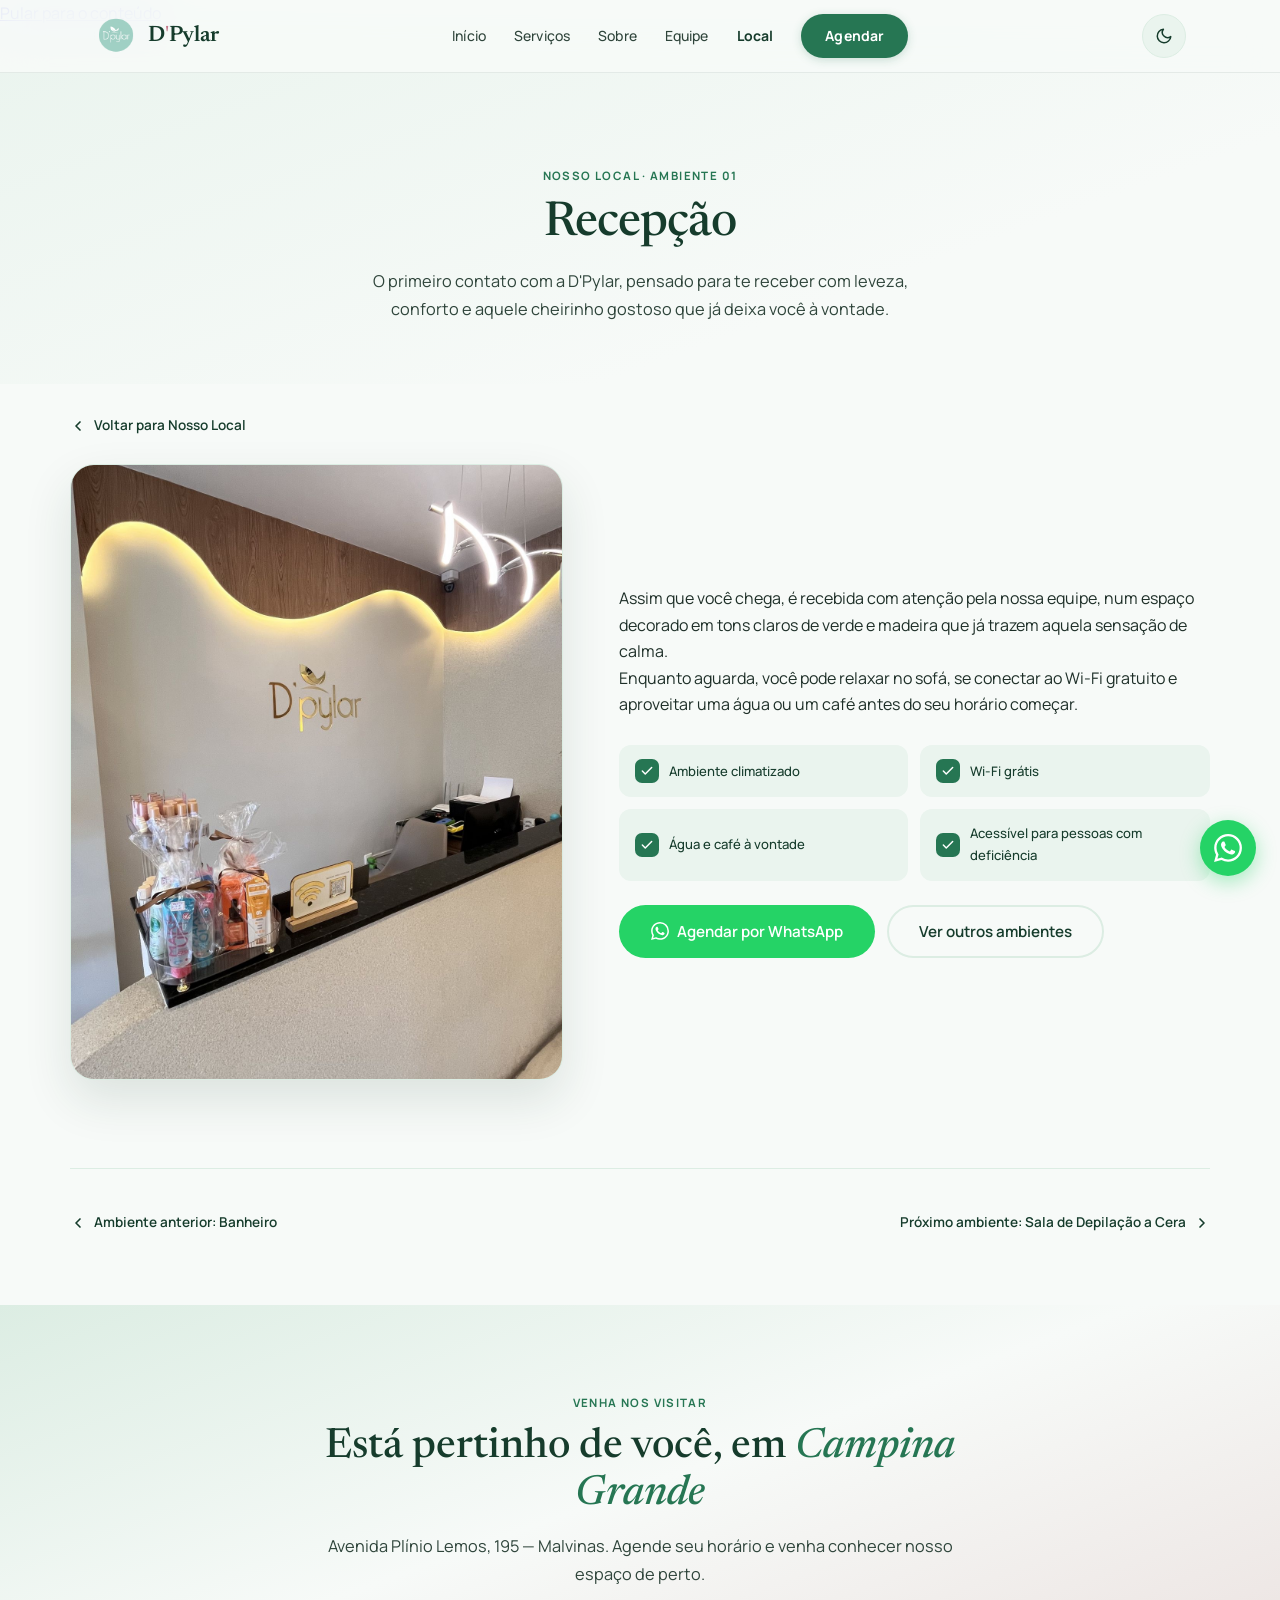
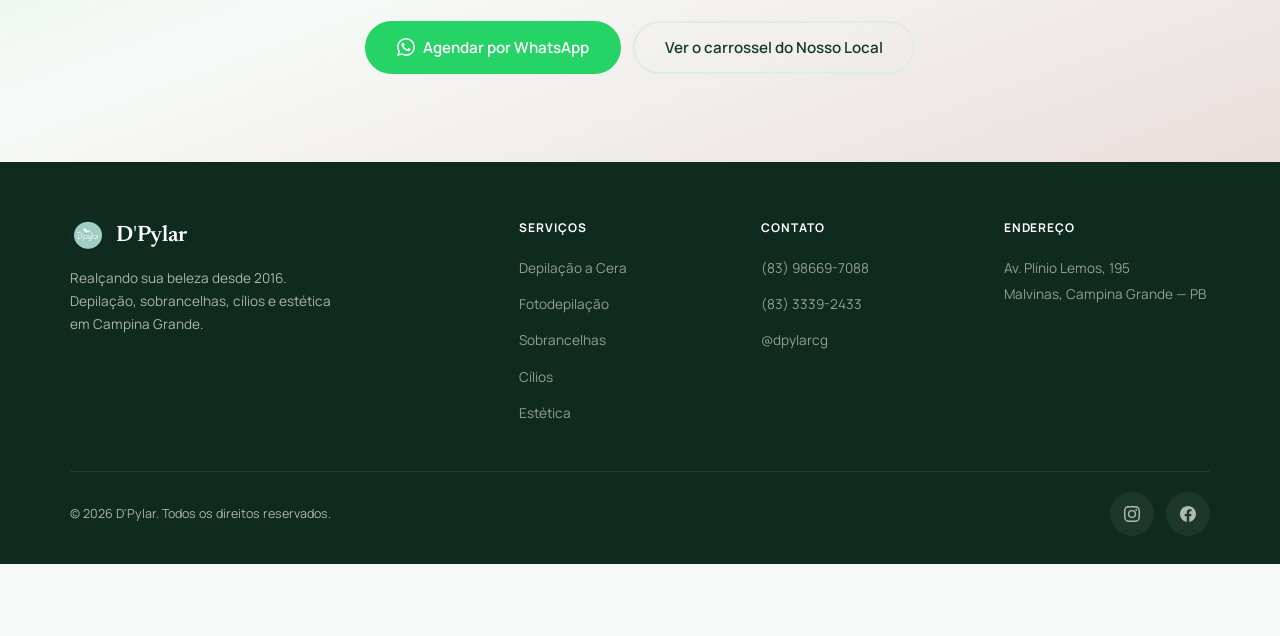
==== commit 97a8e4b1: "feat: melhora estrutura e conteúdo do site" ====
--- a/ambiente.html
+++ b/ambiente.html
@@ -5,13 +5,23 @@
 <meta name="viewport" content="width=device-width, initial-scale=1.0">
 <title id="pageTitle">Nosso Local | D'Pylar — Campina Grande</title>
 <meta name="description" content="Ambientes da D'Pylar em Campina Grande: recepção, salas de atendimento e estrutura pensada para o seu conforto.">
-<link rel="icon" type="image/png" href="assets/logo.png">
+<link rel="canonical" href="https://dpylar.vercel.app/ambiente.html">
+<meta property="og:type" content="website">
+<meta property="og:locale" content="pt_BR">
+<meta property="og:title" content="Nosso Local | D'Pylar — Campina Grande">
+<meta property="og:description" content="Conheça os ambientes da D'Pylar, preparados para receber você com conforto e cuidado.">
+<meta property="og:image" content="https://dpylar.vercel.app/assets/logo.png">
+<meta property="og:url" content="https://dpylar.vercel.app/ambiente.html">
+<meta name="twitter:card" content="summary">
+<link rel="icon" type="image/png" sizes="32x32" href="assets/favicon-32.png">
+<link rel="apple-touch-icon" href="assets/apple-touch-icon.png">
 <link rel="preconnect" href="https://fonts.googleapis.com">
 <link rel="preconnect" href="https://fonts.gstatic.com" crossorigin>
 <link href="https://fonts.googleapis.com/css2?family=Manrope:wght@400;500;600;700&family=Newsreader:ital,opsz,wght@0,6..72,400;0,6..72,500;0,6..72,600;1,6..72,400&display=swap" rel="stylesheet">
 <link rel="stylesheet" href="style.css">
 </head>
 <body class="has-mobile-bar">
+<a href="#main-content" class="skip-link">Pular para o conteúdo</a>
 
 <!-- ══ NAV ══ -->
 <nav class="nav" id="navbar">
@@ -85,10 +95,11 @@
 </div>
 
 <!-- ══ PAGE HERO (preenchido via JS) ══ -->
+<main id="main-content">
 <section class="page-hero">
   <span class="section-tag" id="envTag">Nosso Local</span>
-  <h1 id="envHeroTitle">Ambiente</h1>
-  <p id="envHeroP"></p>
+  <h1 id="envHeroTitle">Recepção</h1>
+  <p id="envHeroP">O primeiro contato com a D'Pylar, pensado para te receber com leveza, conforto e aquele cheirinho gostoso que já deixa você à vontade.</p>
 </section>
 
 <!-- ══ DETALHE DO AMBIENTE (preenchido via JS) ══ -->
@@ -101,12 +112,32 @@
     <div class="env-detail-layout">
       <div class="env-detail-visual">
         <div class="env-detail-frame" id="envFrame">
-          <img id="envImg" src="" alt="">
+          <img id="envImg" src="assets/ambiente-recepcao.jpg" alt="Recepção D'Pylar">
         </div>
       </div>
       <div class="env-detail-text">
-        <div id="envBody"></div>
-        <div class="about-perks" id="envPerks"></div>
+        <div id="envBody">
+          <p>Assim que você chega, é recebida com atenção pela nossa equipe, num espaço decorado em tons claros de verde e madeira que já trazem aquela sensação de calma.</p>
+          <p>Enquanto aguarda, você pode relaxar no sofá, se conectar ao Wi-Fi gratuito e aproveitar uma água ou um café antes do seu horário começar.</p>
+        </div>
+        <div class="about-perks" id="envPerks">
+          <div class="perk">
+            <div class="perk-check"><svg viewBox="0 0 24 24"><polyline points="20 6 9 17 4 12"/></svg></div>
+            <span>Ambiente climatizado</span>
+          </div>
+          <div class="perk">
+            <div class="perk-check"><svg viewBox="0 0 24 24"><polyline points="20 6 9 17 4 12"/></svg></div>
+            <span>Wi-Fi grátis</span>
+          </div>
+          <div class="perk">
+            <div class="perk-check"><svg viewBox="0 0 24 24"><polyline points="20 6 9 17 4 12"/></svg></div>
+            <span>Água e café à vontade</span>
+          </div>
+          <div class="perk">
+            <div class="perk-check"><svg viewBox="0 0 24 24"><polyline points="20 6 9 17 4 12"/></svg></div>
+            <span>Acessível para pessoas com deficiência</span>
+          </div>
+        </div>
         <div class="env-detail-actions">
           <a href="https://wa.me/5583986697088" class="btn btn-whatsapp" target="_blank">
             <svg width="18" height="18" viewBox="0 0 24 24" fill="currentColor"><path d="M17.472 14.382c-.297-.149-1.758-.867-2.03-.967-.273-.099-.471-.148-.67.15-.197.297-.767.966-.94 1.164-.173.199-.347.223-.644.075-.297-.15-1.255-.463-2.39-1.475-.883-.788-1.48-1.761-1.653-2.059-.173-.297-.018-.458.13-.606.134-.133.298-.347.446-.52.149-.174.198-.298.298-.497.099-.198.05-.371-.025-.52-.075-.149-.669-1.612-.916-2.207-.242-.579-.487-.5-.669-.51-.173-.008-.371-.01-.57-.01-.198 0-.52.074-.792.372-.272.297-1.04 1.016-1.04 2.479 0 1.462 1.065 2.875 1.213 3.074.149.198 2.096 3.2 5.077 4.487.709.306 1.262.489 1.694.625.712.227 1.36.195 1.871.118.571-.085 1.758-.719 2.006-1.413.248-.694.248-1.289.173-1.413-.074-.124-.272-.198-.57-.347m-5.421 7.403h-.004a9.87 9.87 0 01-5.031-1.378l-.361-.214-3.741.982.998-3.648-.235-.374a9.86 9.86 0 01-1.51-5.26c.001-5.45 4.436-9.884 9.888-9.884 2.64 0 5.122 1.03 6.988 2.898a9.825 9.825 0 012.893 6.994c-.003 5.45-4.437 9.884-9.885 9.884m8.413-18.297A11.815 11.815 0 0012.05 0C5.495 0 .16 5.335.157 11.892c0 2.096.547 4.142 1.588 5.945L.057 24l6.305-1.654a11.882 11.882 0 005.683 1.448h.005c6.554 0 11.89-5.335 11.893-11.893a11.821 11.821 0 00-3.48-8.413z"/></svg>
@@ -150,6 +181,7 @@
   </div>
 </section>
 
+</main>
 <!-- ══ FOOTER ══ -->
 <footer class="footer">
   <div class="footer-inner">
@@ -217,7 +249,7 @@
         "Assim que você chega, é recebida com atenção pela nossa equipe, num espaço decorado em tons claros de verde e madeira que já trazem aquela sensação de calma.",
         "Enquanto aguarda, você pode relaxar no sofá, se conectar ao Wi-Fi gratuito e aproveitar uma água ou um café antes do seu horário começar."
       ],
-      perks: ["Ambiente climatizado", "Wi-Fi grátis", "Água e café à vontade", "Acesso para deficientes"],
+      perks: ["Ambiente climatizado", "Wi-Fi grátis", "Água e café à vontade", "Acessível para pessoas com deficiência"],
       relatedHref: null, relatedLabel: null
     },
     "sala-cera": {
@@ -225,9 +257,9 @@
       heroP: "Um ambiente reservado e climatizado, preparado para que a sua depilação a cera seja tranquila do início ao fim.",
       body: [
         "A sala foi pensada para garantir privacidade e conforto: maca própria, iluminação suave e temperatura agradável durante todo o atendimento.",
-        "Todo o material utilizado é individual e esterilizado, seguindo rigorosos protocolos de higiene para a sua segurança."
-      ],
-      perks: ["Maca confortável", "Material esterilizado", "Ambiente privativo", "Higiene rigorosa"],
+        "Todo o material utilizado é individual e segue rigorosos protocolos de higiene para a sua segurança."
+      ],
+      perks: ["Maca confortável", "Materiais individuais", "Ambiente privativo", "Higiene rigorosa"],
       relatedHref: "servicos.html#cera", relatedLabel: "Ver serviço de Depilação a Cera"
     },
     "sala-multiuso": {
@@ -237,7 +269,7 @@
         "Para aproveitar bem cada metro do estúdio, esta sala foi equipada para receber dois cuidados diferentes: a tecnologia de luz pulsada da fotodepilação e a maca dos tratamentos faciais e corporais.",
         "Independente do procedimento marcado, o padrão é sempre o mesmo: ambiente climatizado, produtos e materiais individuais, e toda a atenção da equipe do início ao fim."
       ],
-      perks: ["Tecnologia de luz pulsada", "Maca para estética facial e corporal", "Ambiente climatizado e privativo", "Materiais individuais e esterilizados"],
+      perks: ["Tecnologia de luz pulsada", "Maca para estética facial e corporal", "Ambiente climatizado e privativo", "Materiais individuais e higienizados"],
       relatedLinks: [
         { href: "servicos.html#fotodepilacao", label: "Ver serviço de Fotodepilação" },
         { href: "servicos.html#facial", label: "Ver serviços de Estética" }
@@ -250,7 +282,7 @@
         "Nesta sala é feito todo o trabalho de design de sobrancelhas, com técnicas que valorizam o seu formato natural e realçam a expressão do olhar.",
         "A iluminação foi planejada especialmente para garantir precisão em cada fio, com uma cadeira confortável para você relaxar durante o atendimento."
       ],
-      perks: ["Iluminação de precisão", "Cadeira reclinável", "Instrumentos esterilizados", "Atendimento individualizado"],
+      perks: ["Iluminação de precisão", "Cadeira reclinável", "Instrumentos higienizados", "Atendimento individualizado"],
       relatedHref: "servicos.html#sobrancelhas", relatedLabel: "Ver serviço de Sobrancelhas"
     },
     "sala-cilios": {
@@ -280,7 +312,7 @@
         "Mantemos o banheiro sempre limpo e higienizado, com produtos de qualidade disponíveis para uso das clientes durante o atendimento.",
         "O espaço conta com estrutura de acessibilidade, para que todas as clientes se sintam à vontade em nosso estúdio."
       ],
-      perks: ["Higienização constante", "Acesso para deficientes", "Produtos de higiene disponíveis", "Ambiente reservado"],
+      perks: ["Higienização constante", "Acessível para pessoas com deficiência", "Produtos de higiene disponíveis", "Ambiente reservado"],
       relatedHref: null, relatedLabel: null
     }
   };
--- a/style.css
+++ b/style.css
@@ -581,6 +581,28 @@
   border-radius: var(--radius); border: 1px solid var(--mint-pale);
   max-width: 560px; margin-left: auto; margin-right: auto;
 }
+.reviews-summary-honest {
+  max-width: 640px;
+  flex-direction: column;
+  text-align: center;
+  gap: 18px;
+  margin-bottom: 24px;
+}
+.reviews-honest-copy strong {
+  display: block;
+  font-family: var(--font-display);
+  font-size: 1.35rem;
+  color: var(--forest-deep);
+  font-weight: 600;
+  margin-bottom: 8px;
+}
+.reviews-honest-copy p {
+  font-size: 0.95rem;
+  color: var(--text-mid);
+  line-height: 1.65;
+  max-width: 46ch;
+  margin: 0 auto;
+}
 .reviews-score {
   font-family: var(--font-display);
   font-size: 2.4rem; font-weight: 600; color: var(--forest); line-height: 1;
@@ -675,180 +697,275 @@
 .perk-check svg { width: 14px; height: 14px; stroke: #fff; fill: none; stroke-width: 2.5; stroke-linecap: round; stroke-linejoin: round; }
 .perk span { font-size: 0.82rem; font-weight: 500; color: var(--forest); }
 
-/* ═══════════ FUNDADORA (destaque na página Equipe) ═══════════ */
+/* ═══════════ EQUIPE — carrossel no layout da fundadora ═══════════ */
 .founder { background: var(--white); }
-.founder-layout { display: grid; grid-template-columns: 5fr 6fr; gap: 56px; align-items: center; }
-.founder-visual { position: relative; }
-.founder-frame {
-  width: 100%; aspect-ratio: 4/5; max-height: 520px;
-  border-radius: 28px; overflow: hidden;
-  border: 1px solid var(--mint-pale); box-shadow: var(--shadow-lg);
-  background: var(--mint-whisper);
-}
-.founder-frame img { width: 100%; height: 100%; object-fit: cover; object-position: center top; }
+.founder-layout {
+  display: grid;
+  grid-template-columns: 1fr 1.05fr;
+  gap: 48px;
+  align-items: center;
+}
+.founder-visual {
+  position: relative;
+  display: flex;
+  flex-direction: column;
+  align-items: center;
+  gap: 18px;
+  max-width: 480px;
+  width: 100%;
+  margin-inline: auto;
+}
+.tf-photo-row {
+  display: flex;
+  align-items: center;
+  gap: 12px;
+  width: 100%;
+  justify-content: center;
+}
+.founder-frame.tf-frame {
+  position: relative;
+  flex: 1 1 auto;
+  width: 100%;
+  max-width: 380px;
+  aspect-ratio: 1;
+  border-radius: 32px;
+  overflow: hidden;
+  border: 1px solid var(--mint-pale);
+  box-shadow: var(--shadow-lg);
+  background:
+    radial-gradient(circle at 12% 70%, rgba(180, 220, 200, 0.45) 0%, transparent 42%),
+    linear-gradient(160deg, #E5D2BF 0%, #C9A98A 100%);
+}
+
+/* Melhor corte possível para fotos Instagram da equipe */
+.tf-photo {
+  position: absolute;
+  inset: 0;
+  width: 100%;
+  height: 100%;
+  border: none;
+  padding: 0;
+  margin: 0;
+  cursor: zoom-in;
+  background: transparent;
+  overflow: hidden;
+  display: block;
+}
+.tf-slide-track {
+  position: absolute;
+  inset: 0;
+  display: block;
+  overflow: hidden;
+  pointer-events: none;
+}
+.tf-photo img.team-portrait,
+.founder-frame img.team-portrait {
+  position: absolute;
+  inset: 0;
+  width: 100%;
+  height: 100%;
+  max-width: none;
+  object-fit: contain; /* retrato completo: rosto + ombros + fundo da arte */
+  object-position: center center;
+  display: block;
+  transform: translate3d(0, 0, 0) scale(1.03);
+  opacity: 0;
+  transition: none;
+  will-change: transform, opacity;
+  z-index: 0;
+}
+.tf-photo img.team-portrait.is-active {
+  opacity: 1;
+  z-index: 1;
+}
+/* Deslize lateral (carrossel), sem scale na moldura */
+.tf-photo img.team-portrait.is-exit-next {
+  opacity: 1;
+  z-index: 1;
+  transform: translate3d(-100%, 0, 0) scale(1.03);
+  transition: transform 0.42s cubic-bezier(0.22, 1, 0.36, 1), opacity 0.42s ease;
+}
+.tf-photo img.team-portrait.is-exit-prev {
+  opacity: 1;
+  z-index: 1;
+  transform: translate3d(100%, 0, 0) scale(1.03);
+  transition: transform 0.42s cubic-bezier(0.22, 1, 0.36, 1), opacity 0.42s ease;
+}
+.tf-photo img.team-portrait.is-enter-next {
+  opacity: 1;
+  z-index: 2;
+  transform: translate3d(100%, 0, 0) scale(1.03);
+}
+.tf-photo img.team-portrait.is-enter-prev {
+  opacity: 1;
+  z-index: 2;
+  transform: translate3d(-100%, 0, 0) scale(1.03);
+}
+.tf-photo img.team-portrait.is-enter-next.is-in,
+.tf-photo img.team-portrait.is-enter-prev.is-in {
+  transform: translate3d(0, 0, 0) scale(1.03);
+  transition: transform 0.42s cubic-bezier(0.22, 1, 0.36, 1);
+}
+.tf-expand {
+  position: absolute;
+  right: 12px;
+  bottom: 12px;
+  z-index: 4;
+  width: 40px;
+  height: 40px;
+  border-radius: 50%;
+  background: rgba(255, 255, 255, 0.95);
+  color: var(--forest);
+  display: flex;
+  align-items: center;
+  justify-content: center;
+  box-shadow: var(--shadow-sm);
+  transition: transform 0.2s, background 0.2s;
+  pointer-events: none;
+}
+.tf-expand svg {
+  width: 17px;
+  height: 17px;
+  stroke: currentColor;
+  fill: none;
+  stroke-width: 2;
+  stroke-linecap: round;
+  stroke-linejoin: round;
+}
+.tf-photo:hover .tf-expand {
+  background: var(--action);
+  color: #fff;
+  transform: scale(1.06);
+}
+
 .founder-badge {
-  position: absolute; bottom: -12px; right: -8px;
-  background: var(--forest); color: #fff;
-  padding: 16px 22px; border-radius: 16px;
-  box-shadow: var(--shadow-lg); text-align: center;
-}
+  position: absolute;
+  bottom: -10px;
+  right: 10px;
+  background: var(--forest);
+  color: #fff;
+  padding: 14px 18px;
+  border-radius: 14px;
+  box-shadow: var(--shadow-lg);
+  text-align: center;
+  z-index: 3;
+}
+.founder-badge[hidden] { display: none !important; }
 [data-theme="dark"] .founder-badge { background: var(--action); }
-.founder-badge-num { font-family: var(--font-display); font-size: 1.9rem; font-weight: 600; line-height: 1; }
-.founder-badge-label { font-size: 0.7rem; opacity: 0.85; margin-top: 2px; letter-spacing: 0.04em; }
+.founder-badge-num {
+  font-family: var(--font-display);
+  font-size: 1.7rem;
+  font-weight: 600;
+  line-height: 1;
+}
+.founder-badge-label {
+  font-size: 0.68rem;
+  opacity: 0.85;
+  margin-top: 2px;
+  letter-spacing: 0.04em;
+}
+
 .founder-text h2 {
   font-family: var(--font-display);
   font-size: clamp(1.6rem, 2.6vw + 0.4rem, 2.4rem);
-  color: var(--forest-deep); line-height: 1.12; margin-bottom: 6px; font-weight: 500;
+  color: var(--forest-deep);
+  line-height: 1.12;
+  margin-bottom: 6px;
+  font-weight: 500;
 }
 .founder-role {
-  font-size: 0.8rem; font-weight: 700; color: var(--action);
-  text-transform: uppercase; letter-spacing: 0.06em; margin-bottom: 20px;
-}
-.founder-text > p { font-size: 0.95rem; color: var(--text-mid); line-height: 1.8; margin-bottom: 14px; }
+  font-size: 0.8rem;
+  font-weight: 700;
+  color: var(--action);
+  text-transform: uppercase;
+  letter-spacing: 0.06em;
+  margin-bottom: 20px;
+}
+.founder-text > p {
+  font-size: 0.95rem;
+  color: var(--text-mid);
+  line-height: 1.8;
+  margin-bottom: 14px;
+}
 .founder-text .btn { margin-top: 12px; }
 
-/* ═══════════ TEAM — CARROSSEL DESTAQUE ═══════════ */
-.team { background: var(--bg); overflow: hidden; }
-.team-featured {
-  position: relative;
-  max-width: 1080px;
-  margin: 0 auto;
-  display: grid;
-  grid-template-columns: 56px 1fr 56px;
-  align-items: center;
-  gap: 14px;
-}
-.tf-stage {
-  position: relative;
-  display: grid;
-  grid-template-columns: 76px 1fr 76px;
-  align-items: center;
-  gap: 18px;
-  min-width: 0;
-}
-
-/* Previews laterais desbotados */
-.tf-peek {
-  position: relative;
-  border: none; padding: 0; margin: 0;
-  cursor: pointer;
-  border-radius: 18px;
-  overflow: hidden;
-  aspect-ratio: 3 / 4;
-  background: var(--mint-pale);
-  box-shadow: var(--shadow-sm);
-  opacity: 0.55;
-  filter: grayscale(0.45) brightness(0.82);
-  transition: opacity 0.3s, filter 0.3s, transform 0.3s;
-}
-.tf-peek img { width: 100%; height: 100%; object-fit: cover; object-position: center top; display: block; }
-.tf-peek:hover { opacity: 0.85; filter: grayscale(0) brightness(0.95); transform: translateY(-2px); }
-.tf-peek::after {
-  content: '';
-  position: absolute; inset: 0;
-  background: linear-gradient(180deg, rgba(15,42,30,0.05), rgba(15,42,30,0.25));
-}
-
-/* Card destaque central */
-.tf-main {
-  position: relative;
-  display: grid;
-  grid-template-columns: 0.85fr 1fr;
+/* Setas laterais ao retrato */
+.tf-arrow {
+  width: 48px;
+  height: 48px;
+  border-radius: 50%;
   background: var(--white);
   border: 1px solid var(--mint-pale);
-  border-radius: 26px;
-  overflow: hidden;
-  box-shadow: var(--shadow-lg);
-  min-height: 380px;
-  transition: opacity 0.28s ease;
-}
-.tf-main.is-swapping { opacity: 0; }
-
-.tf-photo {
-  position: relative;
-  border: none; padding: 0; margin: 0;
-  cursor: zoom-in;
-  background: #D4C4B0;
-  overflow: hidden;
-}
-.tf-photo img { width: 100%; height: 100%; object-fit: cover; object-position: center top; display: block; }
-.tf-expand {
-  position: absolute; right: 12px; bottom: 12px; z-index: 2;
-  width: 38px; height: 38px; border-radius: 50%;
-  background: rgba(255,255,255,0.92); color: var(--forest);
-  display: flex; align-items: center; justify-content: center;
-  box-shadow: var(--shadow-sm); opacity: 0.9;
-  transition: opacity 0.2s, transform 0.2s;
-}
-.tf-expand svg { width: 17px; height: 17px; stroke: currentColor; fill: none; stroke-width: 2; stroke-linecap: round; stroke-linejoin: round; }
-.tf-photo:hover .tf-expand { opacity: 1; transform: scale(1.08); }
-
-.tf-info {
-  padding: 34px 34px 32px;
+  cursor: pointer;
   display: flex;
-  flex-direction: column;
-  align-items: flex-start;
+  align-items: center;
   justify-content: center;
-}
-.tf-tag {
-  display: inline-block;
-  font-size: 0.68rem; font-weight: 700;
-  letter-spacing: 0.1em; text-transform: uppercase;
-  color: var(--action);
-  background: var(--mint-whisper);
-  border: 1px solid var(--mint-pale);
-  border-radius: 100px;
-  padding: 5px 14px;
-  margin-bottom: 16px;
-}
-.tf-name {
-  font-family: var(--font-display);
-  font-size: clamp(1.5rem, 2.4vw + 0.4rem, 2.1rem);
-  font-weight: 600; color: var(--forest-deep);
-  line-height: 1.12; margin-bottom: 8px;
-}
-.tf-role {
-  font-size: 0.78rem; font-weight: 700;
-  color: var(--action); text-transform: uppercase;
-  letter-spacing: 0.06em; margin-bottom: 18px;
-}
-.tf-desc {
-  font-size: 0.95rem; color: var(--text-soft);
-  line-height: 1.7; margin-bottom: 26px;
-  max-width: 42ch;
-}
-.tf-cta { align-self: flex-start; }
-
-/* Setas */
-.tf-arrow {
-  width: 56px; height: 56px; border-radius: 50%;
-  background: var(--white); border: 1px solid var(--mint-pale);
-  cursor: pointer; display: flex; align-items: center; justify-content: center;
   box-shadow: var(--shadow-sm);
   transition: transform 0.25s, background 0.25s, border-color 0.25s, box-shadow 0.25s;
-  justify-self: center;
-}
-.tf-arrow:hover { background: var(--action); border-color: var(--action); transform: translateY(-2px); box-shadow: 0 8px 20px rgba(38,118,83,0.28); }
+  flex-shrink: 0;
+}
+.tf-arrow:hover {
+  background: var(--action);
+  border-color: var(--action);
+  transform: translateY(-1px);
+  box-shadow: 0 8px 20px rgba(38, 118, 83, 0.28);
+}
 .tf-arrow:hover svg { stroke: #fff; }
-.tf-arrow svg { width: 22px; height: 22px; stroke: var(--forest); fill: none; stroke-width: 2; stroke-linecap: round; stroke-linejoin: round; transition: stroke 0.2s; }
-
-/* Dots */
+.tf-arrow svg {
+  width: 20px;
+  height: 20px;
+  stroke: var(--forest);
+  fill: none;
+  stroke-width: 2;
+  stroke-linecap: round;
+  stroke-linejoin: round;
+  transition: stroke 0.2s;
+}
+
+/* Dots sob a foto — sempre circulares */
 .tf-dots {
-  grid-column: 2;
-  display: flex; justify-content: center; align-items: center;
-  gap: 7px; flex-wrap: nowrap; margin-top: 22px;
+  display: flex;
+  justify-content: center;
+  align-items: center;
+  gap: 8px;
+  flex-wrap: wrap;
+  max-width: 100%;
 }
 .tf-dot {
-  width: 8px; height: 8px; border-radius: 100px;
-  background: var(--mint-pale); border: none; padding: 0;
-  cursor: pointer; flex-shrink: 0;
-  transition: width 0.3s cubic-bezier(0.22,0.61,0.36,1), background 0.3s;
+  width: 10px;
+  height: 10px;
+  border-radius: 50%;
+  background: var(--mint-pale);
+  border: none;
+  padding: 0;
+  cursor: pointer;
+  flex-shrink: 0;
+  transition: transform 0.2s, background 0.2s, box-shadow 0.2s;
 }
 .tf-dot:focus-visible { outline: none; box-shadow: var(--focus-ring); }
-.tf-dot.active { background: var(--action); width: 26px; }
+.tf-dot.active {
+  background: var(--action);
+  transform: scale(1.2);
+  box-shadow: 0 0 0 3px rgba(38, 118, 83, 0.22);
+  width: 10px;
+  height: 10px;
+  border-radius: 50%;
+}
+
+.founder-text {
+  transition: opacity 0.28s ease;
+}
+.founder-text.is-swapping {
+  opacity: 0;
+  pointer-events: none;
+}
 
 @media (prefers-reduced-motion: reduce) {
-  .tf-main { transition: none; }
+  .founder-frame.tf-frame,
+  .founder-text,
+  .tf-photo img.team-portrait,
+  .lightbox,
+  .lightbox-panel { transition: none !important; animation: none !important; }
 }
 
 /* ═══════════ SPACE PREVIEW ═══════════ */
@@ -1178,62 +1295,251 @@
   border-color: var(--action);
 }
 
-/* ═══════════ LIGHTBOX ═══════════ */
+/* ═══════════ LIGHTBOX base ═══════════ */
 .lightbox {
-  display: none; position: fixed; inset: 0; z-index: 2000;
-  background: rgba(15, 32, 24, 0.94); backdrop-filter: blur(8px);
-  align-items: center; justify-content: center; padding: 56px 72px;
-}
-.lightbox.open { display: flex; }
-.lightbox-inner {
-  position: relative;
+  display: flex;
+  position: fixed;
+  inset: 0;
+  z-index: 2000;
+  background: rgba(15, 32, 24, 0);
+  backdrop-filter: blur(0);
+  align-items: center;
+  justify-content: center;
+  padding: 32px 56px;
+  opacity: 0;
+  visibility: hidden;
+  pointer-events: none;
+  transition: opacity 0.35s ease, visibility 0.35s ease, background 0.35s ease, backdrop-filter 0.35s ease;
+}
+.lightbox.open {
+  opacity: 1;
+  visibility: visible;
+  pointer-events: auto;
+  background: rgba(15, 32, 24, 0.9);
+  backdrop-filter: blur(12px);
+}
+/* Lightbox simples (página Local): só a imagem */
+.lightbox > img#lightboxImg {
   max-width: min(920px, 92vw);
-  max-height: 88vh;
-  display: flex;
-  flex-direction: column;
-  align-items: center;
-  gap: 14px;
-}
-.lightbox img {
-  max-width: min(920px, 92vw);
-  max-height: 78vh;
+  max-height: 80vh;
   width: auto;
   height: auto;
   object-fit: contain;
   border-radius: 14px;
   box-shadow: var(--shadow-lg);
-  background: #1a2a22;
-}
-.lightbox-caption {
-  color: rgba(255, 255, 255, 0.9);
-  font-size: 0.95rem;
-  font-weight: 600;
-  text-align: center;
+  background: linear-gradient(160deg, #E5D2BF 0%, #C9A98A 100%);
+  z-index: 1;
+  opacity: 0;
+  transform: scale(0.96);
+  transition: opacity 0.35s ease, transform 0.35s ease;
+}
+.lightbox.open > img#lightboxImg {
+  opacity: 1;
+  transform: scale(1);
 }
 .lightbox-close {
-  position: absolute; top: 16px; right: 16px;
-  width: 48px; height: 48px; border-radius: 50%;
-  background: rgba(255, 255, 255, 0.12); border: none; cursor: pointer;
-  display: flex; align-items: center; justify-content: center;
-  z-index: 2;
-}
-.lightbox-close:hover { background: rgba(255, 255, 255, 0.22); }
-.lightbox-close svg { width: 22px; height: 22px; stroke: #fff; fill: none; stroke-width: 2; stroke-linecap: round; }
+  position: absolute;
+  top: 16px;
+  right: 16px;
+  width: 48px;
+  height: 48px;
+  border-radius: 50%;
+  background: rgba(255, 255, 255, 0.14);
+  border: none;
+  cursor: pointer;
+  display: flex;
+  align-items: center;
+  justify-content: center;
+  z-index: 3;
+  transition: background 0.2s, transform 0.2s;
+}
+.lightbox-close:hover {
+  background: rgba(255, 255, 255, 0.28);
+  transform: scale(1.05);
+}
+.lightbox-close svg {
+  width: 22px;
+  height: 22px;
+  stroke: #fff;
+  fill: none;
+  stroke-width: 2;
+  stroke-linecap: round;
+}
 .lightbox-nav {
-  position: absolute; top: 50%; transform: translateY(-50%);
-  width: 48px; height: 48px; border-radius: 50%;
-  background: rgba(255, 255, 255, 0.12); border: none; cursor: pointer;
-  display: flex; align-items: center; justify-content: center;
-}
-.lightbox-nav:hover { background: rgba(255, 255, 255, 0.22); }
-.lightbox-nav svg { width: 22px; height: 22px; stroke: #fff; fill: none; stroke-width: 2; stroke-linecap: round; stroke-linejoin: round; }
+  position: absolute;
+  top: 50%;
+  transform: translateY(-50%);
+  width: 48px;
+  height: 48px;
+  border-radius: 50%;
+  background: rgba(255, 255, 255, 0.14);
+  border: none;
+  cursor: pointer;
+  display: flex;
+  align-items: center;
+  justify-content: center;
+  z-index: 3;
+  transition: background 0.2s, transform 0.2s;
+}
+.lightbox-nav:hover {
+  background: rgba(255, 255, 255, 0.28);
+  transform: translateY(-50%) scale(1.05);
+}
+.lightbox-nav svg {
+  width: 22px;
+  height: 22px;
+  stroke: #fff;
+  fill: none;
+  stroke-width: 2;
+  stroke-linecap: round;
+  stroke-linejoin: round;
+}
 .lightbox-prev { left: 16px; }
 .lightbox-next { right: 16px; }
 body.lightbox-open { overflow: hidden; }
-@media (max-width: 600px) {
-  .lightbox { padding: 48px 12px 24px; }
-  .lightbox-prev { left: 6px; }
-  .lightbox-next { right: 6px; }
+
+/* ── Equipe: painel PAISAGEM — foto completa + texto ao lado ── */
+.team-lightbox .lightbox-panel {
+  position: relative;
+  z-index: 1;
+  /* paisagem: espaço para arte completa (rosto + balão) + texto */
+  width: min(1140px, 95vw);
+  height: min(560px, 82vh);
+  max-height: 82vh;
+  display: grid !important;
+  grid-template-columns: minmax(0, 1.55fr) minmax(260px, 0.85fr);
+  background: #fff;
+  border-radius: 22px;
+  overflow: hidden;
+  border: 1px solid rgba(255, 255, 255, 0.1);
+  box-shadow: 0 28px 70px rgba(0, 0, 0, 0.4);
+  opacity: 0;
+  transform: translateY(20px) scale(0.97);
+  transition: opacity 0.4s cubic-bezier(0.22, 1, 0.36, 1),
+    transform 0.4s cubic-bezier(0.22, 1, 0.36, 1);
+}
+[data-theme="dark"] .team-lightbox .lightbox-panel {
+  background: var(--white);
+}
+.team-lightbox.open .lightbox-panel,
+.team-lightbox .lightbox-panel.is-entering {
+  opacity: 1;
+  transform: translateY(0) scale(1);
+}
+.team-lightbox .lightbox-panel.is-swapping {
+  opacity: 0;
+  transform: translateY(12px) scale(0.985);
+}
+.team-lightbox .lightbox-media {
+  min-width: 0;
+  min-height: 0;
+  height: 100%;
+  /* fundo neutro; a arte Instagram já traz bege + balão verde */
+  background: #1a2820;
+  display: flex;
+  align-items: center;
+  justify-content: center;
+  padding: 12px;
+}
+.team-lightbox .lightbox-media img {
+  width: 100%;
+  height: 100%;
+  max-width: 100%;
+  max-height: 100%;
+  object-fit: contain; /* arte inteira: balão + foto, sem corte */
+  object-position: center;
+  display: block;
+  border-radius: 10px;
+}
+.team-lightbox .lightbox-side {
+  min-width: 0;
+  height: 100%;
+  padding: 36px 32px 32px;
+  display: flex !important;
+  flex-direction: column;
+  justify-content: center;
+  overflow-y: auto;
+  background: var(--bg);
+  border-left: 1px solid var(--mint-pale);
+}
+.team-lightbox .lightbox-tag {
+  display: inline-flex;
+  align-self: flex-start;
+  font-size: 0.68rem;
+  font-weight: 700;
+  letter-spacing: 0.1em;
+  text-transform: uppercase;
+  color: var(--action);
+  background: var(--mint-whisper);
+  border: 1px solid var(--mint-pale);
+  border-radius: 100px;
+  padding: 5px 14px;
+  margin-bottom: 14px;
+}
+.team-lightbox .lightbox-name {
+  font-family: var(--font-display);
+  font-size: clamp(1.45rem, 2.4vw, 2rem);
+  font-weight: 600;
+  color: var(--forest-deep);
+  line-height: 1.15;
+  margin: 0 0 8px;
+}
+.team-lightbox .lightbox-role {
+  font-size: 0.76rem;
+  font-weight: 700;
+  color: var(--action);
+  text-transform: uppercase;
+  letter-spacing: 0.06em;
+  margin: 0 0 16px;
+}
+.team-lightbox .lightbox-desc {
+  font-size: 0.92rem;
+  color: var(--text-mid);
+  line-height: 1.7;
+  margin: 0 0 22px;
+  flex: 0 1 auto;
+}
+.team-lightbox .lightbox-side .btn {
+  align-self: flex-start;
+  color: #fff !important;
+  margin-top: auto;
+}
+
+@media (max-width: 860px) {
+  .team-lightbox {
+    padding: 52px 12px 16px;
+    align-items: flex-start;
+    overflow-y: auto;
+  }
+  .team-lightbox .lightbox-panel {
+    width: min(100%, 520px);
+    height: auto;
+    max-height: none;
+    grid-template-columns: 1fr;
+    /* no mobile: foto em faixa paisagem em cima */
+  }
+  .team-lightbox .lightbox-media {
+    width: 100%;
+    height: auto;
+    /* artes Instagram são ~quadrado/portrait — cabem inteiras */
+    aspect-ratio: 1 / 1;
+    max-height: 48vh;
+    padding: 10px;
+    background: #1a2820;
+  }
+  .team-lightbox .lightbox-side {
+    height: auto;
+    border-left: none;
+    border-top: 1px solid var(--mint-pale);
+    padding: 20px 18px 24px;
+  }
+  .team-lightbox .lightbox-side .btn {
+    margin-top: 8px;
+    width: 100%;
+    max-width: none;
+  }
+  .lightbox-prev { left: 8px; }
+  .lightbox-next { right: 8px; }
 }
 
 /* ═══════════ PAGE HERO (subpages) ═══════════ */
@@ -1254,40 +1560,220 @@
   max-width: 560px; margin: 0 auto; line-height: 1.75;
 }
 
-/* Services page detail cards */
-.srv-detail-grid {
-  display: grid; grid-template-columns: repeat(2, 1fr); gap: 24px;
-}
-.srv-detail {
-  background: var(--white); border-radius: var(--radius);
-  border: 1px solid var(--mint-pale); overflow: hidden;
-  display: grid; grid-template-columns: 1fr 1.2fr;
-}
-.srv-detail-img {
-  min-height: 200px; background: var(--mint-whisper);
-}
-.srv-detail-img img {
-  width: 100%; height: 100%; object-fit: cover; min-height: 200px;
-}
-.srv-detail-body { padding: 28px 24px; }
-.srv-detail-body h2 {
-  font-family: var(--font-display); font-size: 1.35rem;
-  color: var(--forest); margin-bottom: 10px; font-weight: 600;
-}
-.srv-detail-body > p {
-  font-size: 0.9rem; color: var(--text-soft); line-height: 1.7; margin-bottom: 16px;
+/* Services page — square cards + expand modal */
+.srv-square-grid {
+  display: grid;
+  grid-template-columns: repeat(3, 1fr);
+  gap: 18px;
+}
+.srv-square {
+  position: relative;
+  display: block;
+  width: 100%;
+  padding: 0;
+  border: 1px solid var(--mint-pale);
+  border-radius: var(--radius);
+  overflow: hidden;
+  background: var(--mint-whisper);
+  cursor: pointer;
+  text-align: left;
+  font: inherit;
+  color: inherit;
+  aspect-ratio: 1 / 1;
+  box-shadow: var(--shadow-sm);
+  transition: transform 0.25s ease, box-shadow 0.25s ease, border-color 0.25s ease;
+}
+.srv-square:hover,
+.srv-square:focus-visible {
+  transform: translateY(-4px);
+  box-shadow: var(--shadow-lg);
+  border-color: var(--mint-light);
+  outline: none;
+}
+.srv-square-img {
+  position: absolute;
+  inset: 0;
+  display: block;
+}
+.srv-square-img img {
+  width: 100%;
+  height: 100%;
+  max-width: none;
+  object-fit: cover;
+  display: block;
+  transition: transform 0.4s ease;
+}
+.srv-square:hover .srv-square-img img {
+  transform: scale(1.05);
+}
+.srv-square-label {
+  position: absolute;
+  left: 0;
+  right: 0;
+  bottom: 0;
+  padding: 40px 14px 14px;
+  background: linear-gradient(180deg, transparent 0%, rgba(15, 42, 30, 0.78) 100%);
+  display: flex;
+  flex-direction: column;
+  align-items: flex-start;
+  gap: 6px;
+  z-index: 1;
+}
+.srv-square-label .srv-chip {
+  background: rgba(255, 255, 255, 0.92);
+  color: var(--action);
+}
+.srv-square-title {
+  font-family: var(--font-display);
+  font-size: 1.15rem;
+  font-weight: 600;
+  color: #fff;
+  line-height: 1.2;
+  text-shadow: 0 1px 4px rgba(0, 0, 0, 0.25);
+}
+.srv-square::after {
+  content: '+';
+  position: absolute;
+  top: 12px;
+  right: 12px;
+  width: 32px;
+  height: 32px;
+  border-radius: 50%;
+  background: rgba(255, 255, 255, 0.92);
+  color: var(--forest);
+  font-size: 1.25rem;
+  font-weight: 500;
+  line-height: 32px;
+  text-align: center;
+  z-index: 2;
+  box-shadow: var(--shadow-sm);
+  transition: transform 0.2s, background 0.2s;
+}
+.srv-square:hover::after {
+  background: var(--action);
+  color: #fff;
+  transform: scale(1.06);
+}
+
+/* Modal de serviço */
+.srv-modal {
+  position: fixed;
+  inset: 0;
+  z-index: 2100;
+  display: none;
+  align-items: center;
+  justify-content: center;
+  padding: 20px;
+}
+.srv-modal.open {
+  display: flex;
+}
+.srv-modal-backdrop {
+  position: absolute;
+  inset: 0;
+  background: rgba(15, 32, 24, 0.72);
+  backdrop-filter: blur(6px);
+}
+.srv-modal-panel {
+  position: relative;
+  z-index: 1;
+  width: min(880px, 100%);
+  max-height: min(90dvh, 900px);
+  overflow: auto;
+  background: var(--bg);
+  border-radius: 22px;
+  border: 1px solid var(--mint-pale);
+  box-shadow: var(--shadow-lg);
+  display: grid;
+  grid-template-columns: 1fr 1.1fr;
+}
+.srv-modal-close {
+  position: absolute;
+  top: 12px;
+  right: 12px;
+  z-index: 2;
+  width: 44px;
+  height: 44px;
+  border-radius: 50%;
+  border: 1px solid var(--mint-pale);
+  background: var(--white);
+  cursor: pointer;
+  display: flex;
+  align-items: center;
+  justify-content: center;
+}
+.srv-modal-close svg {
+  width: 18px;
+  height: 18px;
+  stroke: var(--forest);
+  fill: none;
+  stroke-width: 2;
+  stroke-linecap: round;
+}
+.srv-modal-media {
+  min-height: 280px;
+  background: var(--mint-whisper);
+}
+.srv-modal-media img {
+  width: 100%;
+  height: 100%;
+  min-height: 280px;
+  max-width: none;
+  object-fit: cover;
+  display: block;
+}
+.srv-modal-body {
+  padding: 28px 26px 30px;
+  overflow-y: auto;
+}
+.srv-modal-body .srv-chip { margin-bottom: 10px; display: inline-flex; }
+.srv-modal-body h2 {
+  font-family: var(--font-display);
+  font-size: 1.55rem;
+  color: var(--forest-deep);
+  font-weight: 600;
+  margin-bottom: 10px;
+  line-height: 1.2;
+  padding-right: 36px;
+}
+.srv-modal-body > p {
+  font-size: 0.95rem;
+  color: var(--text-mid);
+  line-height: 1.7;
+  margin-bottom: 16px;
 }
 .srv-facts {
   list-style: none; margin-bottom: 20px;
 }
 .srv-facts li {
-  font-size: 0.82rem; color: var(--text-mid); padding: 6px 0;
+  font-size: 0.85rem; color: var(--text-mid); padding: 8px 0;
   border-bottom: 1px solid var(--mint-whisper);
-  display: flex; gap: 8px;
+  display: flex; gap: 10px;
 }
 .srv-facts li:last-child { border-bottom: none; }
 .srv-facts strong {
   color: var(--forest); min-width: 110px; flex-shrink: 0; font-weight: 600;
+}
+.srv-modal-body .btn { width: 100%; max-width: 280px; }
+body.srv-modal-open { overflow: hidden; }
+
+@media (max-width: 900px) {
+  .srv-square-grid { grid-template-columns: repeat(2, 1fr); gap: 12px; }
+  .srv-square-title { font-size: 0.98rem; }
+  .srv-square::after { width: 28px; height: 28px; line-height: 28px; font-size: 1.1rem; top: 8px; right: 8px; }
+  .srv-modal-panel { grid-template-columns: 1fr; max-height: 92dvh; }
+  .srv-modal-media { min-height: 0; aspect-ratio: 16/10; }
+  .srv-modal-media img { min-height: 0; height: 100%; }
+  .srv-modal-body { padding: 18px 16px 22px; }
+  .srv-modal-body h2 { font-size: 1.3rem; }
+  .srv-facts strong { min-width: 92px; font-size: 0.8rem; }
+  .srv-facts li { font-size: 0.8rem; flex-direction: column; gap: 2px; }
+}
+
+@media (max-width: 480px) {
+  .srv-square-grid { grid-template-columns: 1fr 1fr; gap: 10px; }
+  .srv-square-label { padding: 28px 10px 10px; }
+  .srv-square-title { font-size: 0.9rem; }
 }
 
 /* Gallery (local) */
@@ -1482,25 +1968,16 @@
   .teaser-layout.reverse .teaser-media, .teaser-layout .teaser-media { order: 1; }
   .teaser-layout.reverse .teaser-body, .teaser-layout .teaser-body { order: 2; }
   .teaser-team .teaser-media { max-height: 360px; }
-  .founder-layout { grid-template-columns: 1fr; gap: 40px; }
-  .founder-frame { max-height: 380px; }
+  .founder-layout { grid-template-columns: 1fr; gap: 28px; }
+  .founder-visual { max-width: 380px; margin-inline: auto; }
   .info-grid { grid-template-columns: 1fr 1fr; gap: 20px; }
   .loc-grid { grid-template-columns: 1fr; }
   #dpylar-map, .map-placeholder { height: 280px; }
   .footer-inner { grid-template-columns: 1fr 1fr; }
   .footer-bottom { flex-direction: column; gap: 14px; text-align: center; }
-  /* Featured: empilha foto + info, some com peeks */
-  .tf-main { grid-template-columns: 1fr; min-height: 0; }
-  .tf-photo { aspect-ratio: 4 / 3; }
-  .tf-info { padding: 22px 22px 24px; }
-  .tf-stage { grid-template-columns: 1fr; gap: 0; }
-  .tf-peek { display: none; }
-  .team-featured { grid-template-columns: 46px 1fr 46px; gap: 8px; }
-  .tf-arrow { width: 46px; height: 46px; }
   .space-grid { grid-template-columns: 1fr 1fr; }
   .space-item.featured { grid-column: span 2; grid-row: span 1; min-height: 220px; aspect-ratio: 16/9; }
-  .srv-detail { grid-template-columns: 1fr; }
-  .srv-detail-grid { grid-template-columns: 1fr; }
+
   .gallery-grid { grid-template-columns: 1fr 1fr; }
   .proof-row { grid-template-columns: 1fr; }
   .env-row, .env-row.reverse { grid-template-columns: 1fr; gap: 20px; }
@@ -1553,7 +2030,7 @@
 
   .btn-whatsapp {
     background: #25D366;
-    color: #fff;
+    color: #0F1A15;
   }
 
   /* Barra inferior alinhada à marca (não “app alienígena”) */
@@ -1767,36 +2244,7 @@
   .section.section-flush { padding-top: 0; }
   .section-header { margin-bottom: 28px; }
 
-  .srv-detail {
-    border-radius: 16px;
-    box-shadow: var(--shadow-sm);
-  }
-  .srv-detail-img {
-    width: 100%;
-    min-height: 0;
-    max-height: 240px;
-    aspect-ratio: 16 / 10;
-  }
-  .srv-detail-img img {
-    min-height: 0;
-    object-position: center;
-  }
-  .srv-detail-body { padding: 18px 16px 20px; }
-  .srv-detail-body h2 {
-    margin-bottom: 7px;
-    font-size: 1.2rem;
-  }
-  .srv-detail-body > p {
-    margin-bottom: 12px;
-    font-size: 0.84rem;
-    line-height: 1.55;
-  }
-  .srv-facts { margin-bottom: 14px; }
-  .srv-facts li {
-    padding-block: 5px;
-    font-size: 0.78rem;
-  }
-  .srv-facts strong { min-width: 96px; }
+  .srv-square-grid { gap: 10px; }
   .review-card,
   .proof-card,
   .loc-card {
@@ -1807,7 +2255,6 @@
   .about-layout,
   .founder-layout { gap: 28px; }
   .about-frame,
-  .founder-frame,
   .teaser-team .teaser-media {
     width: 100%;
     max-width: 300px;
@@ -1815,40 +2262,160 @@
     margin-inline: auto;
     border-radius: 20px;
   }
-  .tf-photo {
-    max-height: 300px;
-    aspect-ratio: 4 / 3;
-  }
-  .tf-stage { min-width: 0; }
+
+  /* ── Equipe mobile: carrossel em cartão (setas sobre a foto) ── */
+  .founder-layout {
+    gap: 22px;
+    justify-items: center;
+  }
+  .founder-visual {
+    width: 100%;
+    max-width: 360px;
+    margin-inline: auto;
+    gap: 12px;
+  }
+  .tf-photo-row {
+    position: relative;
+    width: 100%;
+    max-width: 340px;
+    margin-inline: auto;
+    display: block;
+    gap: 0;
+  }
+  .founder-frame.tf-frame {
+    width: 100%;
+    max-width: none;
+    max-height: none;
+    border-radius: 28px;
+    margin-inline: auto;
+  }
+  /* Setas flutuam sobre a foto — liberam largura e ficam mais “app” */
+  .tf-arrow {
+    position: absolute;
+    top: 50%;
+    transform: translateY(-50%);
+    z-index: 5;
+    width: 40px;
+    height: 40px;
+    background: rgba(255, 255, 255, 0.94);
+    border: 1px solid rgba(255, 255, 255, 0.5);
+    box-shadow: 0 6px 18px rgba(15, 26, 21, 0.18);
+  }
+  .tf-arrow.tf-prev { left: 10px; }
+  .tf-arrow.tf-next { right: 10px; }
+  .tf-arrow:hover,
+  .tf-arrow:focus-visible {
+    transform: translateY(-50%);
+    background: var(--action);
+    border-color: var(--action);
+  }
+  .tf-arrow:active {
+    transform: translateY(-50%) scale(0.96);
+  }
+  [data-theme="dark"] .tf-arrow {
+    background: rgba(20, 36, 28, 0.88);
+    border-color: rgba(255, 255, 255, 0.12);
+    box-shadow: 0 6px 18px rgba(0, 0, 0, 0.35);
+  }
+  [data-theme="dark"] .tf-arrow svg { stroke: #E8F5EE; }
+  [data-theme="dark"] .tf-arrow:hover,
+  [data-theme="dark"] .tf-arrow:focus-visible {
+    background: var(--action);
+    border-color: var(--action);
+  }
+  [data-theme="dark"] .tf-arrow:hover svg,
+  [data-theme="dark"] .tf-arrow:focus-visible svg { stroke: #fff; }
+
+  /* Expand no topo; badge embaixo — sem sobreposição */
+  .tf-expand {
+    top: 12px;
+    bottom: auto;
+    right: 12px;
+    width: 36px;
+    height: 36px;
+  }
+  .founder-badge {
+    bottom: 12px;
+    right: 12px;
+    padding: 8px 12px;
+    border-radius: 12px;
+  }
+  .founder-badge-num { font-size: 1.15rem; }
+  .founder-badge-label { font-size: 0.6rem; }
+
   .tf-dots {
     flex-wrap: wrap;
-    gap: 0;
+    gap: 8px;
     max-width: 100%;
-  }
-  .tf-dot,
-  .tf-dot.active {
+    justify-content: center;
+    margin-top: 2px;
+    padding-inline: 4px;
+  }
+  /* Área de toque acessível; o círculo visível continua compacto. */
+  .tf-dot {
     position: relative;
     width: 44px;
+    height: 44px;
     min-width: 44px;
+    min-height: 44px;
+    display: grid;
+    place-items: center;
+    background: transparent;
+    /* Aproxima os alvos para caber 8 em uma linha em ~360px */
+    margin-inline: -6px;
+  }
+  .tf-dot::before {
+    content: '';
+    width: 12px;
+    height: 12px;
+    border-radius: 50%;
+    background: var(--mint-pale);
+    transition: transform 0.2s, background 0.2s, box-shadow 0.2s;
+  }
+  .tf-dot.active {
+    width: 44px;
     height: 44px;
-    min-height: 44px;
+    transform: none;
     background: transparent;
-  }
-  .tf-dot::after {
-    content: '';
-    position: absolute;
-    top: 50%;
-    left: 50%;
-    width: 8px;
-    height: 8px;
-    border-radius: 100px;
-    background: var(--mint-pale);
-    transform: translate(-50%, -50%);
-    transition: width 0.3s cubic-bezier(0.22, 0.61, 0.36, 1), background 0.3s;
-  }
-  .tf-dot.active::after {
-    width: 26px;
+    box-shadow: none;
+  }
+  .tf-dot.active::before {
     background: var(--action);
+    transform: scale(1.25);
+    box-shadow: 0 0 0 3px rgba(38, 118, 83, 0.22);
+  }
+
+  /* Texto centralizado sob o cartão — hierarquia limpa */
+  .founder-text {
+    width: 100%;
+    max-width: 34rem;
+    margin-inline: auto;
+    text-align: center;
+  }
+  .founder-text .section-tag {
+    display: inline-flex;
+    justify-content: center;
+    margin-inline: auto;
+  }
+  .founder-text h2 {
+    font-size: clamp(1.55rem, 6vw, 1.9rem);
+    margin-bottom: 8px;
+  }
+  .founder-role {
+    margin-bottom: 14px;
+    letter-spacing: 0.04em;
+  }
+  .founder-text > p {
+    font-size: 0.92rem;
+    line-height: 1.65;
+    margin-inline: auto;
+    max-width: 36ch;
+  }
+  .founder-text .btn {
+    width: 100%;
+    max-width: 300px;
+    margin-top: 16px;
+    justify-content: center;
   }
 
   [data-theme="dark"] .map-overlay-btn,
@@ -1887,10 +2454,32 @@
 @media (max-width: 600px) {
   .hero-actions { flex-wrap: wrap; }
   .about-frame,
-  .founder-frame,
-  .teaser-team .teaser-media,
-  .tf-photo {
+  .teaser-team .teaser-media {
     max-height: 260px;
+  }
+  .founder-visual {
+    max-width: min(100%, 360px);
+  }
+  .tf-photo-row {
+    max-width: min(100%, 320px);
+  }
+  .founder-frame.tf-frame {
+    max-width: none;
+    max-height: none;
+    border-radius: 24px;
+  }
+  .tf-arrow {
+    width: 38px;
+    height: 38px;
+  }
+  .tf-arrow.tf-prev { left: 8px; }
+  .tf-arrow.tf-next { right: 8px; }
+  .tf-dot {
+    margin-inline: -8px;
+  }
+  .founder-text > p {
+    max-width: none;
+    padding-inline: 2px;
   }
   .trust-grid { grid-template-columns: repeat(3, minmax(0, 1fr)); }
   .trust-item:last-child { grid-column: auto; }
@@ -1908,3 +2497,150 @@
     box-shadow: none;
   }
 }
+
+/* ══ HOME EXPANDIDA + FAQ + PREÇO NO MODAL ══ */
+
+/* Cards de serviço como link (home) */
+a.srv-square { text-decoration: none; }
+
+.home-services-cta { display: flex; justify-content: center; margin-top: 32px; }
+
+/* Avatares reais na prova social do hero */
+.hero-proof-avatars span { overflow: hidden; background: var(--mint-pale); }
+.hero-proof-avatars span img {
+  width: 100%; height: 100%; object-fit: cover; border-radius: 50%;
+  display: block;
+}
+
+/* Preço no modal de serviço */
+.srv-modal-meta { display: flex; align-items: center; gap: 8px; flex-wrap: wrap; margin-bottom: 10px; }
+.srv-modal-meta .srv-chip { margin-bottom: 0; }
+.srv-price {
+  font-size: 0.78rem; font-weight: 700; color: var(--forest);
+  background: var(--gold, #E8C87A); border-radius: 100px;
+  padding: 4px 12px;
+}
+.srv-modal-prices-link {
+  display: inline-block; margin-top: 14px; margin-left: 16px;
+  font-size: 0.85rem; font-weight: 600; color: var(--action);
+  text-decoration: none;
+}
+.srv-modal-prices-link:hover { text-decoration: underline; }
+
+/* FAQ */
+.faq-list { max-width: 760px; margin: 0 auto; display: flex; flex-direction: column; gap: 12px; }
+.faq-item {
+  border: 1px solid var(--mint-pale);
+  border-radius: 16px;
+  background: var(--white);
+  overflow: hidden;
+}
+.faq-item summary {
+  list-style: none;
+  cursor: pointer;
+  padding: 16px 48px 16px 20px;
+  min-height: 44px;
+  font-weight: 600;
+  font-size: 0.95rem;
+  color: var(--forest);
+  position: relative;
+  display: flex;
+  align-items: center;
+}
+.faq-item summary::-webkit-details-marker { display: none; }
+.faq-item summary::after {
+  content: '+';
+  position: absolute; right: 18px; top: 50%;
+  transform: translateY(-50%);
+  font-size: 1.3rem; font-weight: 500; color: var(--action);
+  transition: transform 0.2s;
+}
+.faq-item[open] summary::after { content: '–'; }
+.faq-item summary:hover { background: var(--mint-whisper); }
+.faq-item summary:focus-visible { outline: 2px solid var(--action); outline-offset: -2px; }
+.faq-item > p {
+  padding: 0 20px 18px;
+  font-size: 0.9rem; line-height: 1.7; color: var(--text-mid);
+}
+.faq-item > p a { color: var(--action); font-weight: 600; }
+
+/* Equipe (teaser na home) */
+.team-teaser-inner {
+  display: grid; grid-template-columns: 1fr 1.2fr;
+  gap: 48px; align-items: center;
+}
+.team-teaser-avatars {
+  display: grid; grid-template-columns: repeat(3, 1fr);
+  gap: 12px;
+}
+.team-teaser-avatars img {
+  width: 100%; aspect-ratio: 1; object-fit: cover;
+  border-radius: 50%;
+  border: 3px solid var(--mint-pale);
+  display: block;
+}
+.team-teaser-avatars img:nth-child(2),
+.team-teaser-avatars img:nth-child(5) { transform: translateY(12px); }
+.team-teaser-text .btn { margin-top: 20px; }
+.team-teaser-text .section-sub { margin-bottom: 4px; }
+
+@media (max-width: 900px) {
+  .team-teaser-inner { grid-template-columns: 1fr; gap: 28px; }
+  .team-teaser-avatars { max-width: 320px; margin: 0 auto; }
+  .team-teaser-text { text-align: center; }
+  .team-teaser-text .section-tag { justify-content: center; display: flex; }
+  .faq-item summary { font-size: 0.9rem; padding-left: 16px; }
+  .srv-modal-prices-link { margin-left: 0; display: block; }
+}
+
+/* Preço no card de serviço */
+.srv-square-price {
+  font-size: 0.75rem;
+  font-weight: 700;
+  color: #fff;
+  background: var(--action);
+  border-radius: 100px;
+  padding: 3px 10px;
+  text-shadow: none;
+}
+
+/* Lista de valores no modal de serviço */
+.srv-prices-block { margin: 4px 0 18px; }
+.srv-prices-block h3 {
+  font-size: 0.72rem;
+  font-weight: 700;
+  letter-spacing: 0.08em;
+  text-transform: uppercase;
+  color: var(--text-soft);
+  margin-bottom: 8px;
+}
+.srv-prices { list-style: none; margin: 0; padding: 0; }
+.srv-prices li {
+  display: flex;
+  align-items: baseline;
+  gap: 8px;
+  padding: 5px 0;
+  font-size: 0.88rem;
+  color: var(--text-mid);
+}
+.srv-prices-name { flex-shrink: 1; }
+.srv-prices-dots {
+  flex: 1;
+  min-width: 16px;
+  border-bottom: 1px dotted var(--mint-pale);
+  transform: translateY(-3px);
+}
+.srv-prices li strong {
+  color: var(--forest);
+  font-weight: 700;
+  white-space: nowrap;
+}
+.srv-prices-group {
+  font-size: 0.72rem;
+  font-weight: 700;
+  letter-spacing: 0.06em;
+  text-transform: uppercase;
+  color: var(--action);
+  padding-top: 12px;
+}
+.srv-prices-group:first-child { padding-top: 0; }
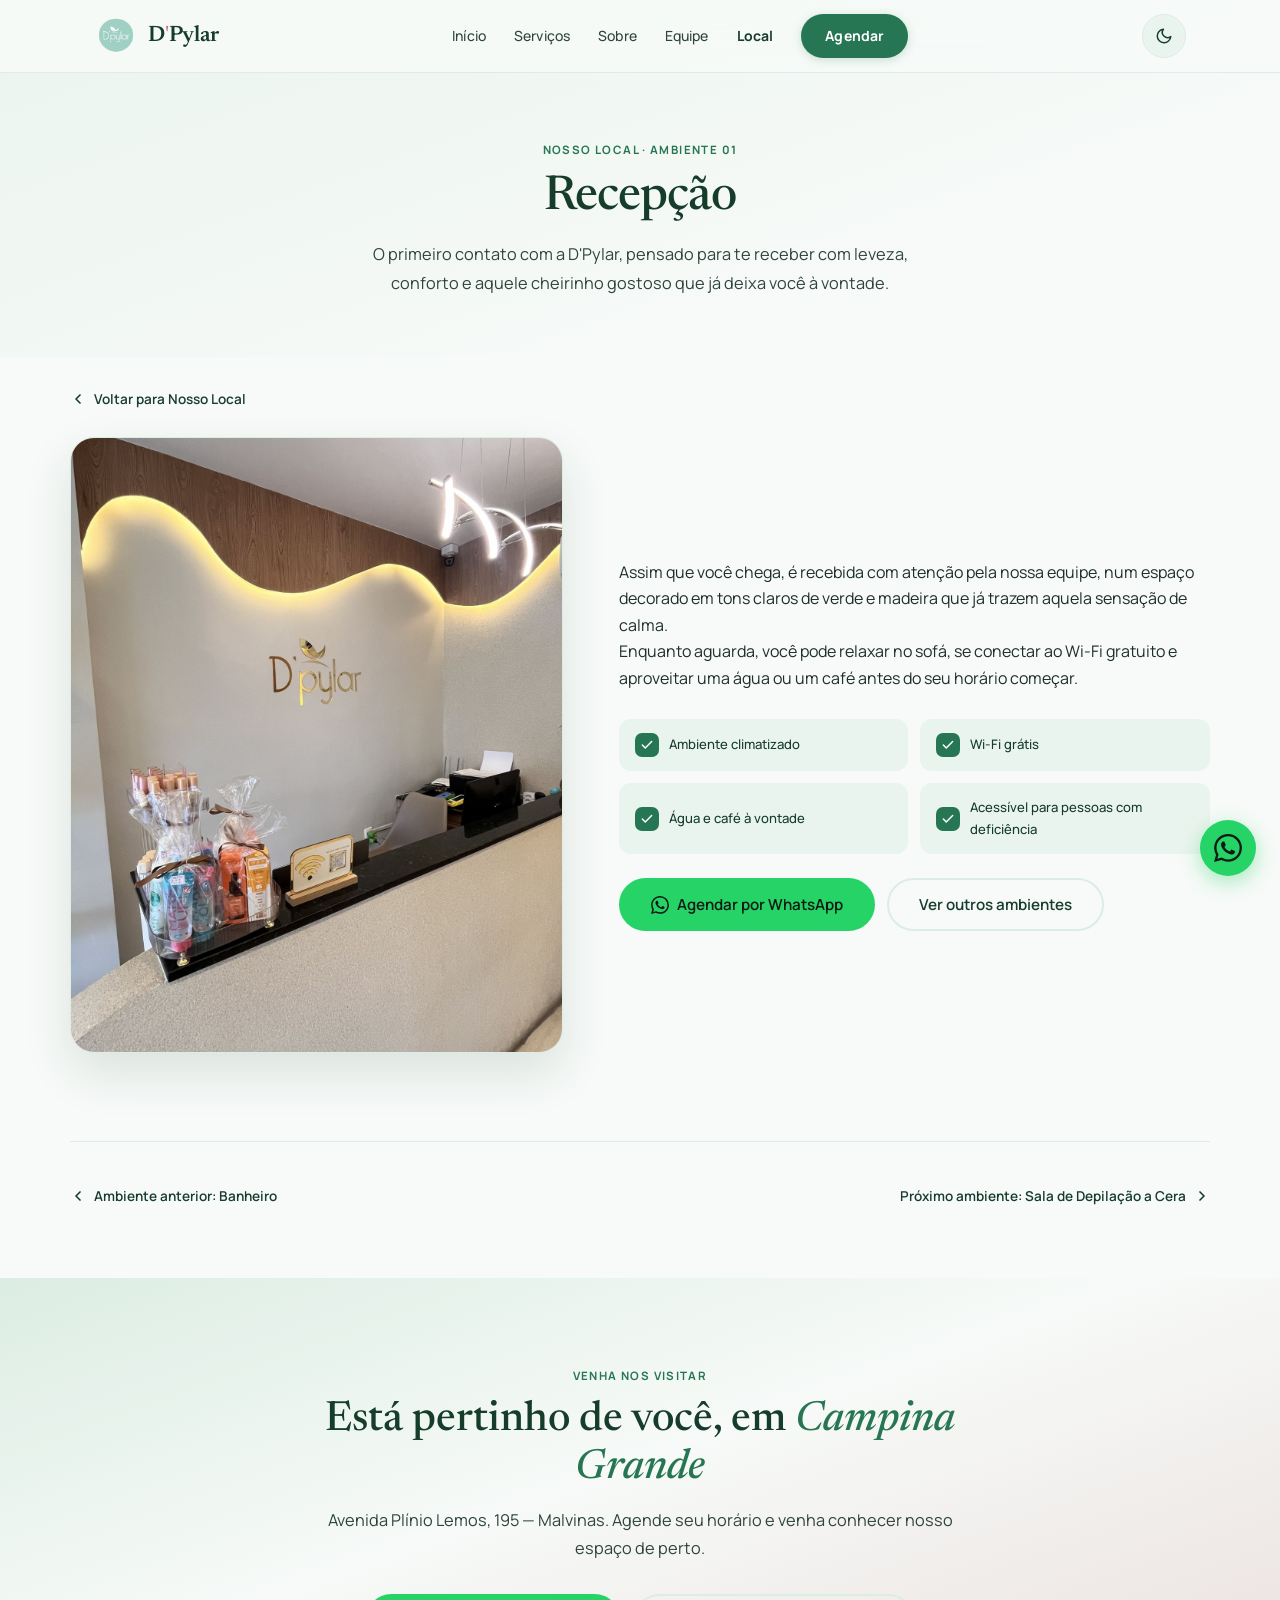
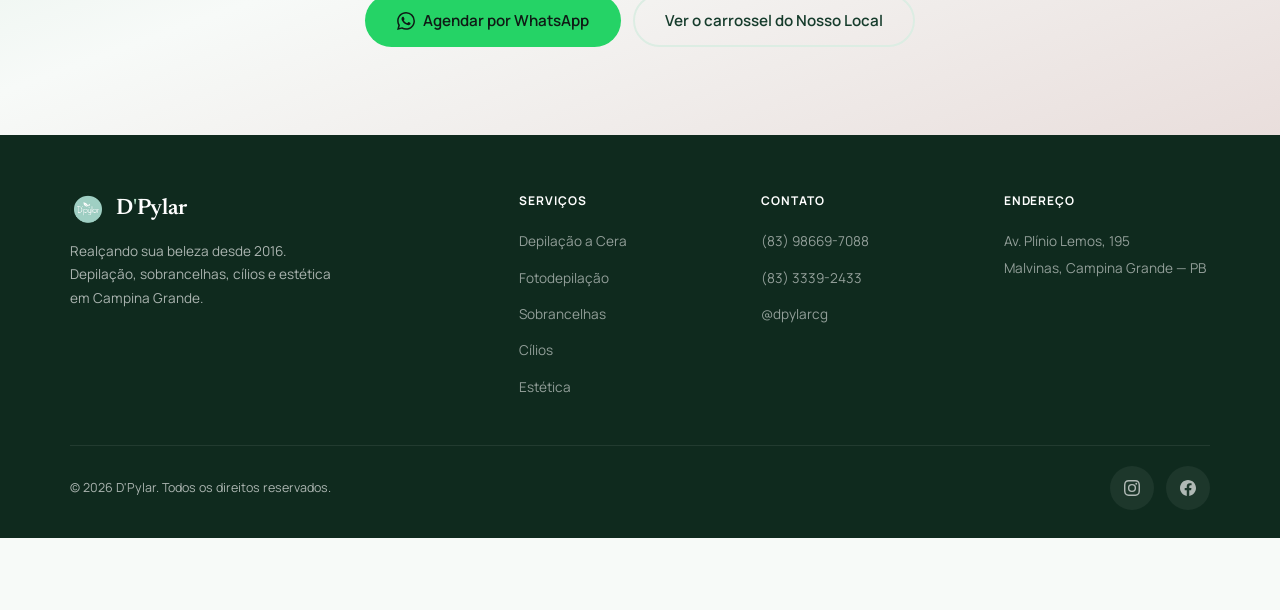
==== commit 92d1641e: "fix: uniformiza imagens e links externos" ====
--- a/ambiente.html
+++ b/ambiente.html
@@ -27,7 +27,7 @@
 <nav class="nav" id="navbar">
   <div class="nav-inner">
     <a href="index.html" class="brand">
-      <img class="brand-logo" src="assets/logo.png" alt="DPylar">
+      <img class="brand-logo" src="assets/logo.png" width="44" height="44" alt="D'Pylar">
       <span class="brand-name">D<span>'</span>Pylar</span>
     </a>
     <ul class="nav-menu">
@@ -139,7 +139,7 @@
           </div>
         </div>
         <div class="env-detail-actions">
-          <a href="https://wa.me/5583986697088" class="btn btn-whatsapp" target="_blank">
+          <a href="https://wa.me/5583986697088" class="btn btn-whatsapp" target="_blank" rel="noopener">
             <svg width="18" height="18" viewBox="0 0 24 24" fill="currentColor"><path d="M17.472 14.382c-.297-.149-1.758-.867-2.03-.967-.273-.099-.471-.148-.67.15-.197.297-.767.966-.94 1.164-.173.199-.347.223-.644.075-.297-.15-1.255-.463-2.39-1.475-.883-.788-1.48-1.761-1.653-2.059-.173-.297-.018-.458.13-.606.134-.133.298-.347.446-.52.149-.174.198-.298.298-.497.099-.198.05-.371-.025-.52-.075-.149-.669-1.612-.916-2.207-.242-.579-.487-.5-.669-.51-.173-.008-.371-.01-.57-.01-.198 0-.52.074-.792.372-.272.297-1.04 1.016-1.04 2.479 0 1.462 1.065 2.875 1.213 3.074.149.198 2.096 3.2 5.077 4.487.709.306 1.262.489 1.694.625.712.227 1.36.195 1.871.118.571-.085 1.758-.719 2.006-1.413.248-.694.248-1.289.173-1.413-.074-.124-.272-.198-.57-.347m-5.421 7.403h-.004a9.87 9.87 0 01-5.031-1.378l-.361-.214-3.741.982.998-3.648-.235-.374a9.86 9.86 0 01-1.51-5.26c.001-5.45 4.436-9.884 9.888-9.884 2.64 0 5.122 1.03 6.988 2.898a9.825 9.825 0 012.893 6.994c-.003 5.45-4.437 9.884-9.885 9.884m8.413-18.297A11.815 11.815 0 0012.05 0C5.495 0 .16 5.335.157 11.892c0 2.096.547 4.142 1.588 5.945L.057 24l6.305-1.654a11.882 11.882 0 005.683 1.448h.005c6.554 0 11.89-5.335 11.893-11.893a11.821 11.821 0 00-3.48-8.413z"/></svg>
             Agendar por WhatsApp
           </a>
@@ -172,7 +172,7 @@
     <h2>Está pertinho de você, em <em>Campina Grande</em></h2>
     <p>Avenida Plínio Lemos, 195 — Malvinas. Agende seu horário e venha conhecer nosso espaço de perto.</p>
     <div class="cta-buttons">
-      <a href="https://wa.me/5583986697088" class="btn btn-whatsapp" target="_blank">
+      <a href="https://wa.me/5583986697088" class="btn btn-whatsapp" target="_blank" rel="noopener">
         <svg width="18" height="18" viewBox="0 0 24 24" fill="currentColor"><path d="M17.472 14.382c-.297-.149-1.758-.867-2.03-.967-.273-.099-.471-.148-.67.15-.197.297-.767.966-.94 1.164-.173.199-.347.223-.644.075-.297-.15-1.255-.463-2.39-1.475-.883-.788-1.48-1.761-1.653-2.059-.173-.297-.018-.458.13-.606.134-.133.298-.347.446-.52.149-.174.198-.298.298-.497.099-.198.05-.371-.025-.52-.075-.149-.669-1.612-.916-2.207-.242-.579-.487-.5-.669-.51-.173-.008-.371-.01-.57-.01-.198 0-.52.074-.792.372-.272.297-1.04 1.016-1.04 2.479 0 1.462 1.065 2.875 1.213 3.074.149.198 2.096 3.2 5.077 4.487.709.306 1.262.489 1.694.625.712.227 1.36.195 1.871.118.571-.085 1.758-.719 2.006-1.413.248-.694.248-1.289.173-1.413-.074-.124-.272-.198-.57-.347m-5.421 7.403h-.004a9.87 9.87 0 01-5.031-1.378l-.361-.214-3.741.982.998-3.648-.235-.374a9.86 9.86 0 01-1.51-5.26c.001-5.45 4.436-9.884 9.888-9.884 2.64 0 5.122 1.03 6.988 2.898a9.825 9.825 0 012.893 6.994c-.003 5.45-4.437 9.884-9.885 9.884m8.413-18.297A11.815 11.815 0 0012.05 0C5.495 0 .16 5.335.157 11.892c0 2.096.547 4.142 1.588 5.945L.057 24l6.305-1.654a11.882 11.882 0 005.683 1.448h.005c6.554 0 11.89-5.335 11.893-11.893a11.821 11.821 0 00-3.48-8.413z"/></svg>
         Agendar por WhatsApp
       </a>
@@ -207,23 +207,23 @@
       <ul>
         <li><a href="tel:+5583986697088">(83) 98669-7088</a></li>
         <li><a href="tel:+558333392433">(83) 3339-2433</a></li>
-        <li><a href="https://www.instagram.com/dpylarcg" target="_blank">@dpylarcg</a></li>
+        <li><a href="https://www.instagram.com/dpylarcg" target="_blank" rel="noopener">@dpylarcg</a></li>
       </ul>
     </div>
     <div>
       <h5>Endereço</h5>
       <ul>
-        <li><a href="https://maps.app.goo.gl/AVbUxdaRb7txiyN36" target="_blank">Av. Plínio Lemos, 195<br>Malvinas, Campina Grande — PB</a></li>
+        <li><a href="https://maps.app.goo.gl/AVbUxdaRb7txiyN36" target="_blank" rel="noopener">Av. Plínio Lemos, 195<br>Malvinas, Campina Grande — PB</a></li>
       </ul>
     </div>
   </div>
   <div class="footer-bottom">
     <span>&copy; 2026 D'Pylar. Todos os direitos reservados.</span>
     <div class="socials">
-      <a href="https://www.instagram.com/dpylarcg" target="_blank" aria-label="Instagram">
+      <a href="https://www.instagram.com/dpylarcg" target="_blank" rel="noopener" aria-label="Instagram">
         <svg viewBox="0 0 24 24"><path d="M12 2.163c3.204 0 3.584.012 4.85.07 3.252.148 4.771 1.691 4.919 4.919.058 1.265.069 1.645.069 4.849 0 3.205-.012 3.584-.069 4.849-.149 3.225-1.664 4.771-4.919 4.919-1.266.058-1.644.07-4.85.07-3.204 0-3.584-.012-4.849-.07-3.26-.149-4.771-1.699-4.919-4.92-.058-1.265-.07-1.644-.07-4.849 0-3.204.013-3.583.07-4.849.149-3.227 1.664-4.771 4.919-4.919 1.266-.057 1.645-.069 4.849-.069zM12 0C8.741 0 8.333.014 7.053.072 2.695.272.273 2.69.073 7.052.014 8.333 0 8.741 0 12c0 3.259.014 3.668.072 4.948.2 4.358 2.618 6.78 6.98 6.98C8.333 23.986 8.741 24 12 24c3.259 0 3.668-.014 4.948-.072 4.354-.2 6.782-2.618 6.979-6.98.059-1.28.073-1.689.073-4.948 0-3.259-.014-3.667-.072-4.947-.196-4.354-2.617-6.78-6.979-6.98C15.668.014 15.259 0 12 0zm0 5.838a6.162 6.162 0 100 12.324 6.162 6.162 0 000-12.324zM12 16a4 4 0 110-8 4 4 0 010 8zm6.406-11.845a1.44 1.44 0 100 2.881 1.44 1.44 0 000-2.881z"/></svg>
       </a>
-      <a href="https://www.facebook.com/Dpylar" target="_blank" aria-label="Facebook">
+      <a href="https://www.facebook.com/Dpylar" target="_blank" rel="noopener" aria-label="Facebook">
         <svg viewBox="0 0 24 24"><path d="M24 12.073c0-6.627-5.373-12-12-12s-12 5.373-12 12c0 5.99 4.388 10.954 10.125 11.854v-8.385H7.078v-3.47h3.047V9.43c0-3.007 1.792-4.669 4.533-4.669 1.312 0 2.686.235 2.686.235v2.953H15.83c-1.491 0-1.956.925-1.956 1.874v2.25h3.328l-.532 3.47h-2.796v8.385C19.612 23.027 24 18.062 24 12.073z"/></svg>
       </a>
     </div>
--- a/style.css
+++ b/style.css
@@ -77,6 +77,25 @@
 
 img { max-width: 100%; height: auto; display: block; }
 
+.skip-link {
+  position: fixed;
+  top: 8px;
+  left: 16px;
+  z-index: 2100;
+  padding: 10px 16px;
+  border-radius: 8px;
+  background: #163C2C;
+  color: #fff;
+  font-weight: 700;
+  text-decoration: none;
+  transform: translateY(-150%);
+  transition: transform 0.2s ease;
+}
+.skip-link:focus,
+.skip-link:focus-visible {
+  transform: translateY(0);
+}
+
 :focus-visible {
   outline: none;
   box-shadow: var(--focus-ring);
@@ -249,7 +268,7 @@
 }
 .btn-ghost:hover { background: var(--mint-whisper); border-color: var(--action); }
 .btn-whatsapp {
-  background: #25D366; color: #fff;
+  background: #25D366; color: #0F1A15;
   padding: 14px 32px; font-size: 0.95rem;
 }
 .btn-whatsapp:hover { background: #1FB855; transform: translateY(-2px); box-shadow: 0 8px 22px rgba(37, 211, 102, 0.3); }
@@ -1239,7 +1258,7 @@
 .float-wa {
   position: fixed; bottom: 24px; right: 24px; z-index: 900;
   width: 56px; height: 56px; border-radius: 50%;
-  background: #25D366; color: #fff;
+  background: #25D366; color: #0F1A15;
   display: flex; align-items: center; justify-content: center;
   box-shadow: 0 6px 20px rgba(37, 211, 102, 0.4);
   transition: transform 0.2s, box-shadow 0.2s;
@@ -1862,7 +1881,14 @@
 .local-carousel-section.is-ready:hover .local-carousel-track {
   animation-play-state: paused;
 }
+.local-carousel-section:focus-within .local-carousel-track,
+body.lightbox-open .local-carousel-section .local-carousel-track {
+  animation-play-state: paused;
+}
 .local-slide {
+  padding: 0;
+  font: inherit;
+  appearance: none;
   position: relative;
   flex: 0 0 240px;
   width: 240px;
@@ -2050,20 +2076,7 @@
     margin-inline: auto;
   }
   .mobile-bar .mb-secondary {
-    flex: 0 0 auto;
-    min-height: 44px;
-    padding: 0 16px;
-    border-radius: 100px;
-    background: var(--mint-whisper);
-    color: var(--forest);
-    border: 1px solid var(--mint-pale);
-    font-weight: 600;
-    font-size: 0.82rem;
-    text-decoration: none;
-    display: inline-flex;
-    align-items: center;
-    justify-content: center;
-    font-family: var(--font-body);
+    display: none;
   }
   .mobile-bar .mb-primary {
     flex: 1;
@@ -2101,13 +2114,9 @@
     transform: translateY(0) scale(0.98);
     box-shadow: 0 1px 6px rgba(38, 118, 83, 0.22);
   }
-  /* WhatsApp flutuante sobe acima da barra, como ação secundária */
+  /* A barra mantém apenas o agendamento como ação fixa prioritária. */
   .float-wa {
-    display: flex;
-    bottom: calc(72px + env(safe-area-inset-bottom));
-    right: 16px;
-    width: 52px;
-    height: 52px;
+    display: none;
   }
   .float-wa svg { width: 26px; height: 26px; }
 
@@ -2604,6 +2613,36 @@
   text-shadow: none;
 }
 
+/* Ações claras do tema escuro usam texto escuro; fundos escurecidos mantêm branco. */
+[data-theme="dark"] .btn-nav,
+[data-theme="dark"] .btn-mint,
+[data-theme="dark"] .nav-menu a.btn-nav,
+[data-theme="dark"] .nav-menu a.btn-mint,
+[data-theme="dark"] .mobile-menu-cta .btn-mint,
+[data-theme="dark"] .mobile-bar .mb-primary,
+[data-theme="dark"] .srv-square-price,
+[data-theme="dark"] .teaser-badge,
+[data-theme="dark"] .about-badge,
+[data-theme="dark"] .founder-badge {
+  color: #0F1A15 !important;
+}
+
+[data-theme="dark"] .btn-nav:hover,
+[data-theme="dark"] .btn-nav:active,
+[data-theme="dark"] .btn-mint:hover,
+[data-theme="dark"] .btn-mint:active,
+[data-theme="dark"] .nav-menu a.btn-nav:hover,
+[data-theme="dark"] .nav-menu a.btn-nav:active,
+[data-theme="dark"] .nav-menu a.btn-mint:hover,
+[data-theme="dark"] .nav-menu a.btn-mint:active,
+[data-theme="dark"] .mobile-menu-cta .btn-mint:hover,
+[data-theme="dark"] .mobile-menu-cta .btn-mint:active,
+[data-theme="dark"] .mobile-bar .mb-primary:hover,
+[data-theme="dark"] .mobile-bar .mb-primary:focus-visible,
+[data-theme="dark"] .mobile-bar .mb-primary:active {
+  color: #fff !important;
+}
+
 /* Lista de valores no modal de serviço */
 .srv-prices-block { margin: 4px 0 18px; }
 .srv-prices-block h3 {
